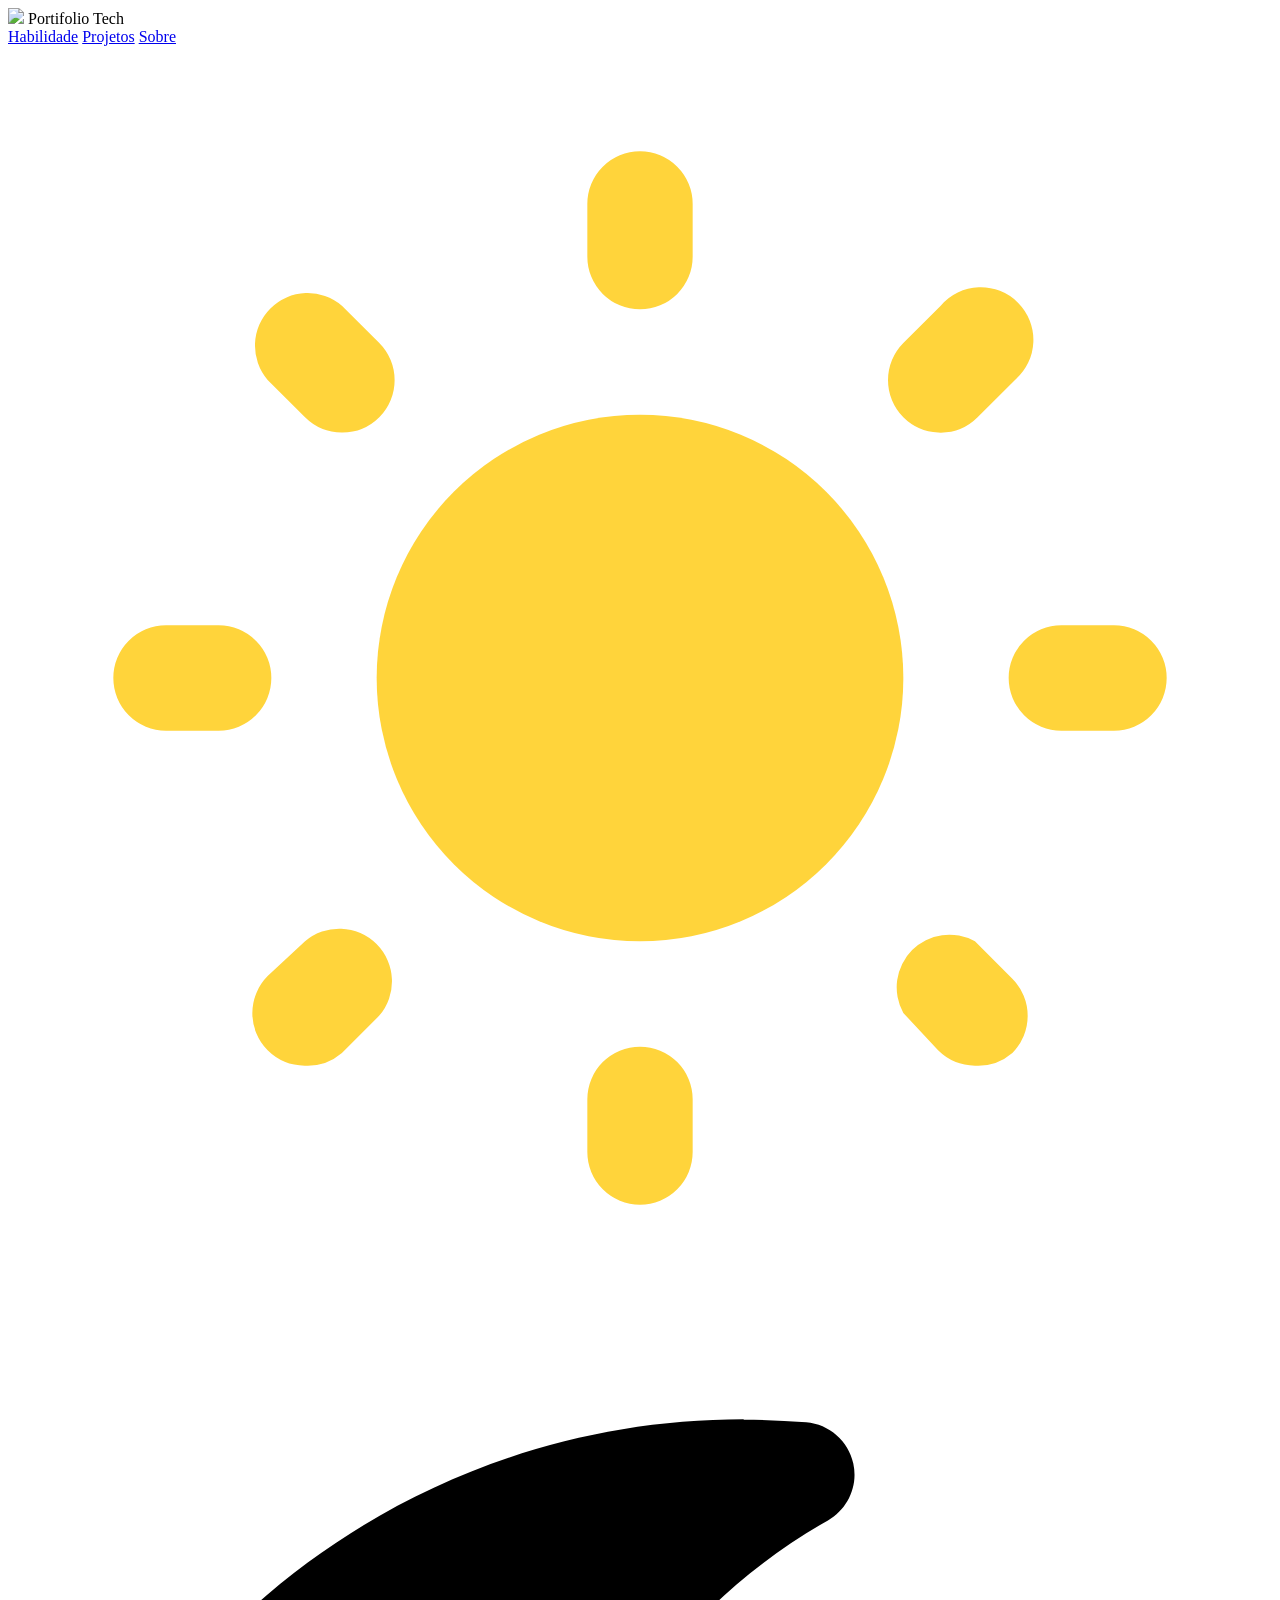
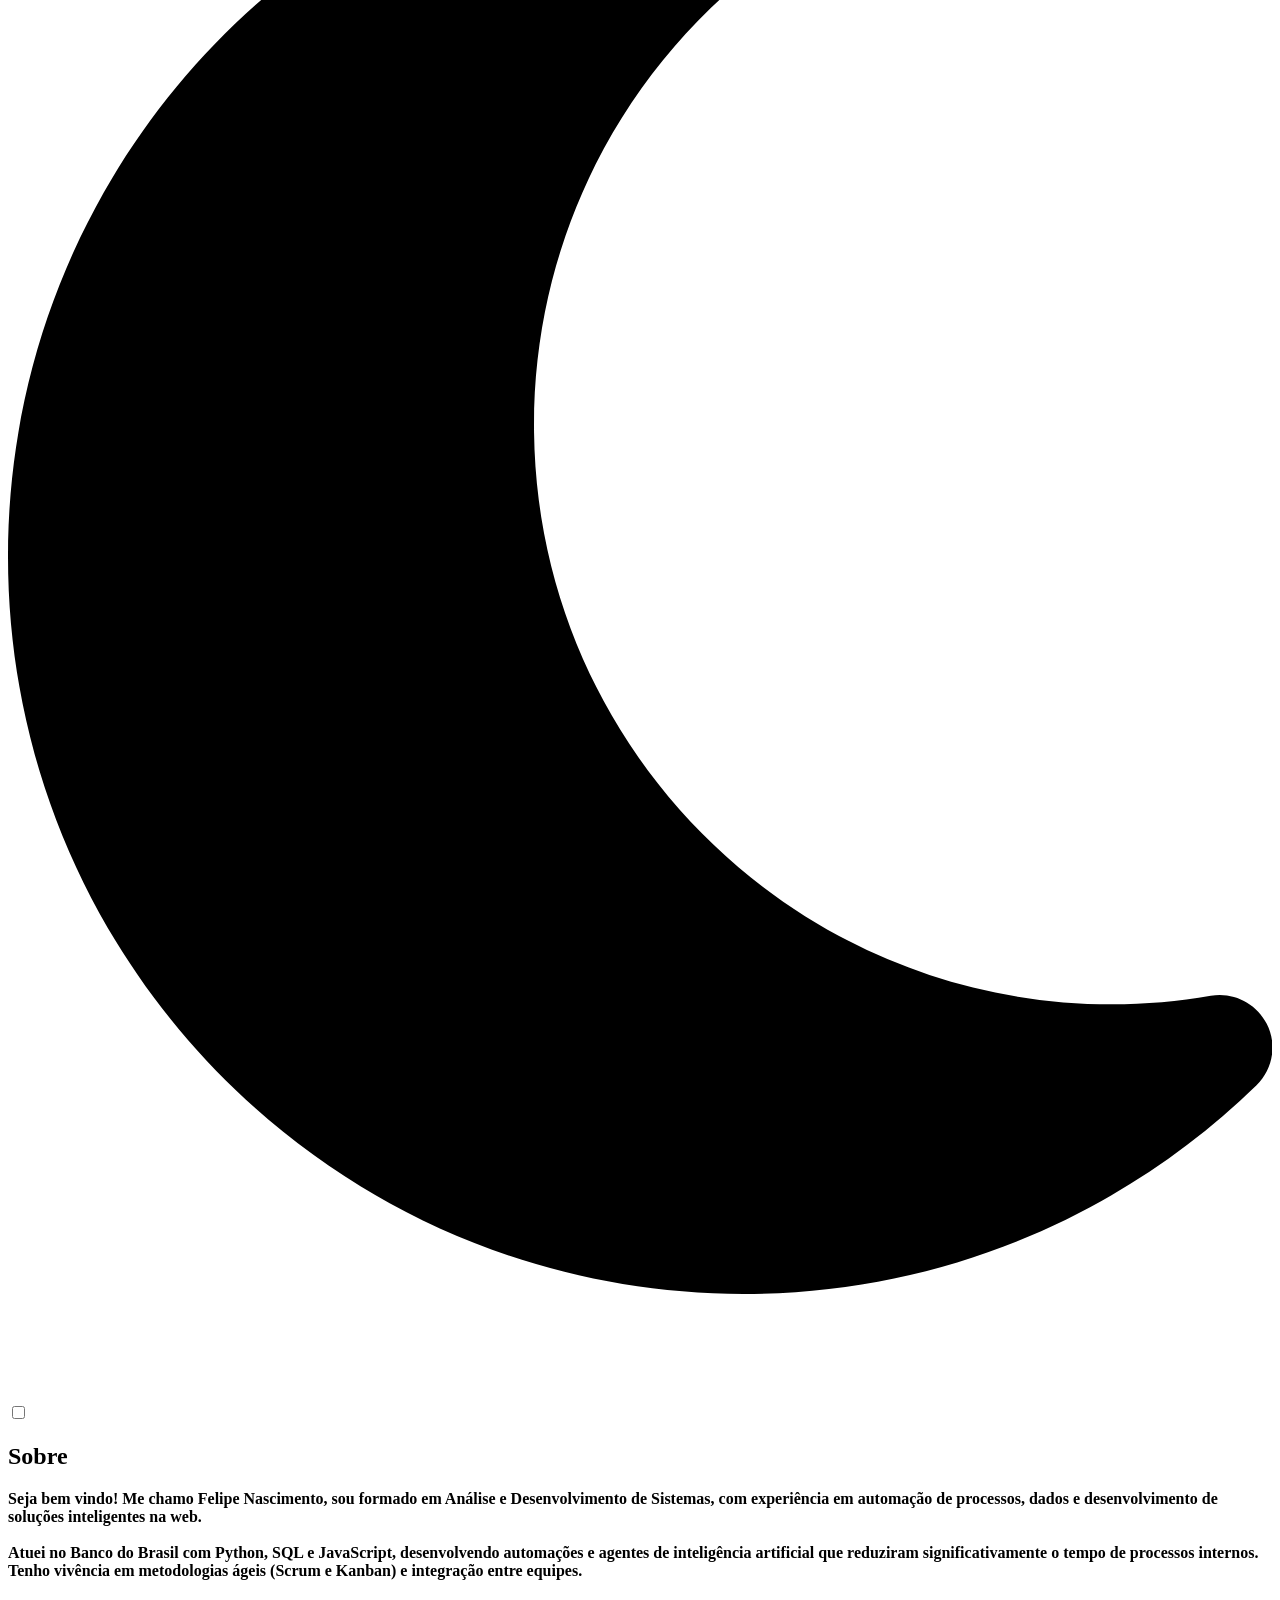
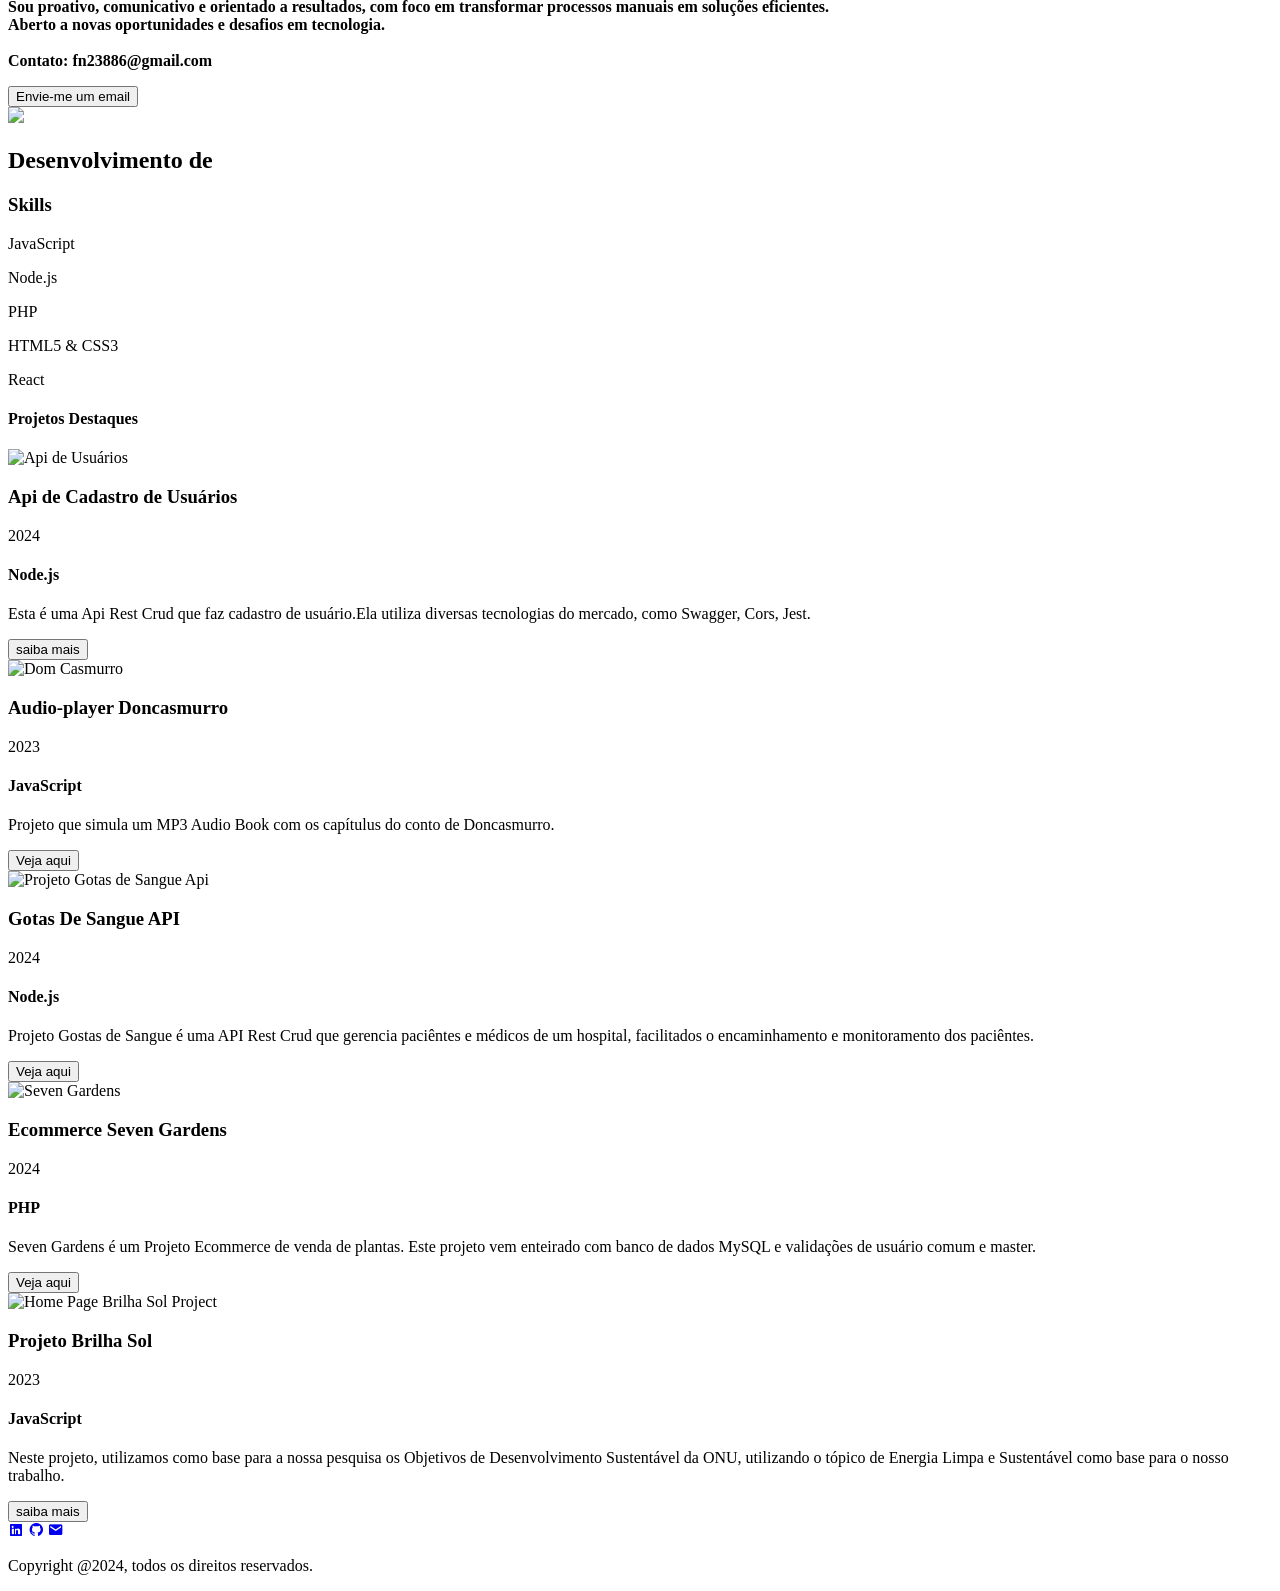
==== index.html @ 88c804a6 "feat: atualiza seção "Sobre" com nova descrição profissional e informações de contato" ====
<!DOCTYPE html>
<html lang="en">

<head>
    <meta charset="UTF-8">
    <meta name="viewport" content="width=device-width, initial-scale=1.0">
    <link rel="stylesheet" href="estilo.css">
    <link href='https://unpkg.com/boxicons@2.1.4/css/boxicons.min.css' rel='stylesheet'>
    <link rel="icon" type="img" href="./assets/F_letter.jpeg" >
    <script src="https://unpkg.com/scrollreveal"></script>
    <title>Portifolio Felipe Nascimento</title>
</head>

<body class="bodyDK">
    <nav>
        
        <div class="logo">
            <img src="./assets/F_letter.jpeg">
            <a class="letter-tech" >Portifolio Tech</a>
        </div>

        <div class="nav-links">
            <!-- <a class="selected" href="index.html">Home</a> -->
            <a href="#habilidade" class="topico">Habilidade</a>
            <a href="#projetos" class="topico">Projetos</a>
            <a href="#info" class="topico">Sobre</a>
        </div>
    
        <label class="switch">
        <span class="sun"><svg xmlns="http://www.w3.org/2000/svg" viewBox="0 0 24 24"><g fill="#ffd43b"><circle r="5" cy="12" cx="12"></circle><path d="m21 13h-1a1 1 0 0 1 0-2h1a1 1 0 0 1 0 2zm-17 0h-1a1 1 0 0 1 0-2h1a1 1 0 0 1 0 2zm13.66-5.66a1 1 0 0 1 -.66-.29 1 1 0 0 1 0-1.41l.71-.71a1 1 0 1 1 1.41 1.41l-.71.71a1 1 0 0 1 -.75.29zm-12.02 12.02a1 1 0 0 1 -.71-.29 1 1 0 0 1 0-1.41l.71-.66a1 1 0 0 1 1.41 1.41l-.71.71a1 1 0 0 1 -.7.24zm6.36-14.36a1 1 0 0 1 -1-1v-1a1 1 0 0 1 2 0v1a1 1 0 0 1 -1 1zm0 17a1 1 0 0 1 -1-1v-1a1 1 0 0 1 2 0v1a1 1 0 0 1 -1 1zm-5.66-14.66a1 1 0 0 1 -.7-.29l-.71-.71a1 1 0 0 1 1.41-1.41l.71.71a1 1 0 0 1 0 1.41 1 1 0 0 1 -.71.29zm12.02 12.02a1 1 0 0 1 -.7-.29l-.66-.71a1 1 0 0 1 1.36-1.36l.71.71a1 1 0 0 1 0 1.41 1 1 0 0 1 -.71.24z"></path></g></svg></span>
        <span class="moon"><svg xmlns="http://www.w3.org/2000/svg" viewBox="0 0 384 512"><path d="m223.5 32c-123.5 0-223.5 100.3-223.5 224s100 224 223.5 224c60.6 0 115.5-24.2 155.8-63.4 5-4.9 6.3-12.5 3.1-18.7s-10.1-9.7-17-8.5c-9.8 1.7-19.8 2.6-30.1 2.6-96.9 0-175.5-78.8-175.5-176 0-65.8 36-123.1 89.3-153.3 6.1-3.5 9.2-10.5 7.7-17.3s-7.3-11.9-14.3-12.5c-6.3-.5-12.6-.8-19-.8z"></path></svg></span>   
        <input type="checkbox" class="input">
        <span class="slider"></span>
        </label>
    </nav>

<section id="info">
    <div class="main">
        <div class="info" >
            <h1 class="txt">Sobre</h1>
            <p class="txt"><strong>Seja bem vindo! Me chamo Felipe Nascimento, sou formado em Análise e Desenvolvimento de Sistemas, com experiência em automação de processos, dados e desenvolvimento de soluções inteligentes na web. <br><br>

                Atuei no Banco do Brasil com Python, SQL e JavaScript, desenvolvendo automações e agentes de inteligência artificial que reduziram significativamente o tempo de processos internos. Tenho vivência em metodologias ágeis (Scrum e Kanban) e integração entre equipes.<br><br>

                Sou proativo, comunicativo e orientado a resultados, com foco em transformar processos manuais em soluções eficientes.<br>

                Aberto a novas oportunidades e desafios em tecnologia. <br><br>

                Contato: fn23886@gmail.com</strong>
            </p>
        <a href="mailto::fn23886@gmail.com"><button class="btn">Envie-me um email</button></a>
        </div>
        <img class="my-photo" src="assets/Fotos minhas.jpg">
    </div>
</section>

<!-- vou mudar essa section inteira -->

<section class="about-section" id="habilidade">
        <div class="content">
            <h2>Desenvolvimento de </h2>
            <h3 class="txt">Skills</h3>
        </div>
        <div class="skills">
            <div class="skill">
                <p class="txt">JavaScript</p>
                <div class="progress-bar">
                    <div class="progress" style="width: 95%;"></div>
                </div>
            </div>
            <div class="skill">
                <p class="txt">Node.js</p>
                <div class="progress-bar">
                    <div class="progress" style="width: 80%;"></div>
                </div>
            </div>
            <div class="skill">
                <p class="txt">PHP</p>
                <div class="progress-bar">
                    <div class="progress" style="width: 70%;"></div>
                </div>
            </div>
            <div class="skill">
                <p class="txt">HTML5 & CSS3</p>
                <div class="progress-bar">
                    <div class="progress" style="width: 90%;"></div>
                </div>
            </div>
            <div class="skill">
                <p class="txt">React</p>
                <div class="progress-bar">
                    <div class="progress" style="width: 70%;"></div>
                </div>
            </div>
        </div>
</section>


<!-- vou adicionar mais projetos e explicações  -->
 
<section class="projetos-section">
    <div class="separator">
        <h4 id="projetos" class="txt">Projetos Destaques</h4>
    </div>

    <div class="featured">
        <div class="item">
            <img src="./assets/ApiDeUsuários.jpeg" alt="Api de Usuários">
        <div class="details">
            <h3 class="txt">Api de Cadastro de Usuários</h3>
            <div class="item-info">
                <div class="year-badge">2024</div>
                <h4 class="node">Node.js</h4>
            </div>
            <p class="txt"> 
                Esta é uma Api Rest Crud que faz cadastro de usuário.Ela utiliza diversas tecnologias do mercado,
                como Swagger, Cors, Jest.
            </p>
             <a href="https://github.com/souzalipe/Api-Cadastro/tree/main"><button class="button-info">saiba mais</button></a>
                
        </div>
     </div>
    </div>

    <div class="featured">
        <div class="item">
            <img src="./assets/DomCasmurro.png" alt="Dom Casmurro">
        <div class="details">
            <h3 class="txt">Audio-player Doncasmurro</h3>
            <div class="item-info">
                <div class="year-badge">2023</div>
                <h4 class="js">JavaScript</h4>
            </div>
            <p class="txt"> 
                Projeto que simula um MP3 Audio Book com os capítulus do conto de Doncasmurro.
            </p>
            <a href="https://github.com/souzalipe/AudioBook"><button class="button-info">Veja aqui</button></a>
                
        </div>
     </div>
    </div>

    <div class="featured">
        <div class="item">
            <img src="./assets/gota.jpeg" alt="Projeto Gotas de Sangue Api">
        <div class="details">
            <h3 class="txt">Gotas De Sangue API</h3>
            <div class="item-info">
                <div class="year-badge">2024</div>
                <h4 class="node">Node.js</h4>
            </div>
            <p class="txt">Projeto Gostas de Sangue é uma API Rest Crud que gerencia paciêntes e médicos de um hospital, 
            facilitados o encaminhamento e monitoramento dos paciêntes. </p>
                <a href="https://github.com/souzalipe/API_Gotas_de_Sangue"><button class="button-info">Veja aqui</button></a>
        </div>
     </div>
    </div>

    <div class="featured">
        <div class="item">
            <img class="seven-gardens" src="./assets/Seven Gradens.png" alt="Seven Gardens">
        <div class="details">
            <h3 class="txt">Ecommerce Seven Gardens</h3>
            <div class="item-info">
                <div class="year-badge">2024</div>
                <h4 class="php">PHP</h4>
            </div>
            <p class="txt">
                Seven Gardens é um Projeto Ecommerce de venda de plantas. 
                Este projeto vem enteirado com banco de dados MySQL e validações de usuário comum e master.
            </p>
                <a href="https://github.com/souzalipe/Seven_Gardens"><button class="button-info">Veja aqui</button></a>
        </div>
     </div>
    </div>

    <div class="featured">
        <div class="item">
            <img src="./assets/image.png" alt="Home Page Brilha Sol Project">
        <div class="details">
            <h3 class="txt">Projeto Brilha Sol</h3>
            <div class="item-info">
                <div class="year-badge">2023</div>
                <h4 class="js">JavaScript</h4>
            </div>
            <p class="txt"> 
                Neste projeto, utilizamos como base para a nossa pesquisa os Objetivos de Desenvolvimento Sustentável da ONU,
                utilizando o tópico de Energia Limpa e Sustentável como base para o nosso trabalho.
            </p>
             <a href="https://github.com/souzalipe/Brilha_Sol_WebSite"><button class="button-info">saiba mais</button></a>
                
        </div>
     </div>
    </div>
</section>

<footer class="fotter_dark">
    <div class="socials">
        <a href="https://www.linkedin.com/in/felipe-nascimento-b70b8a1a1/" target="_blank"><i class='bx bxl-linkedin-square'></i></a>
        <a href="https://github.com/souzalipe"><i class='bx bxl-github'></i></a>       
        <a href="mailto::fn23886@gmail.com"><i class='bx bxs-envelope'></i></a>
    </div>
        <p class="txt">Copyright @2024, todos os direitos reservados.</p>
</footer >
<script src="portifolio.js"></script>
<script src="darkmode.js"></script>
</body>

</html>
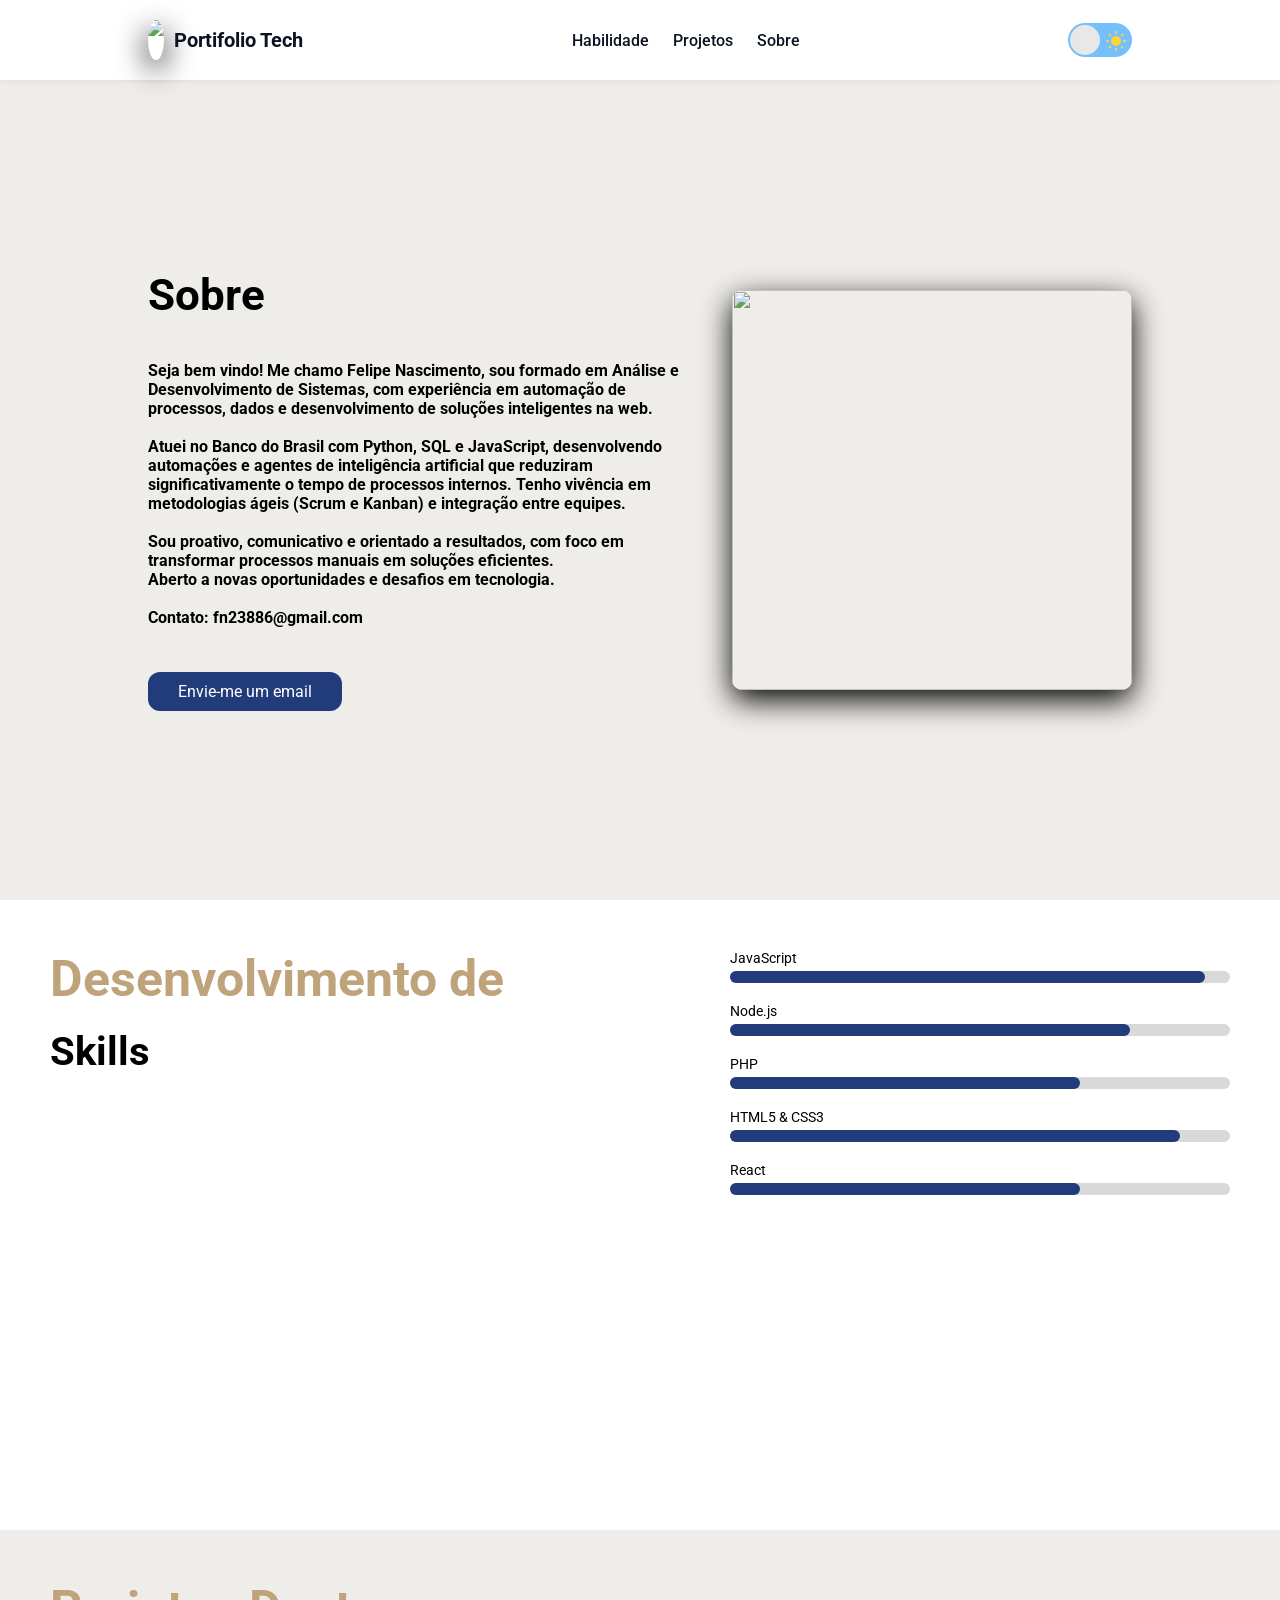
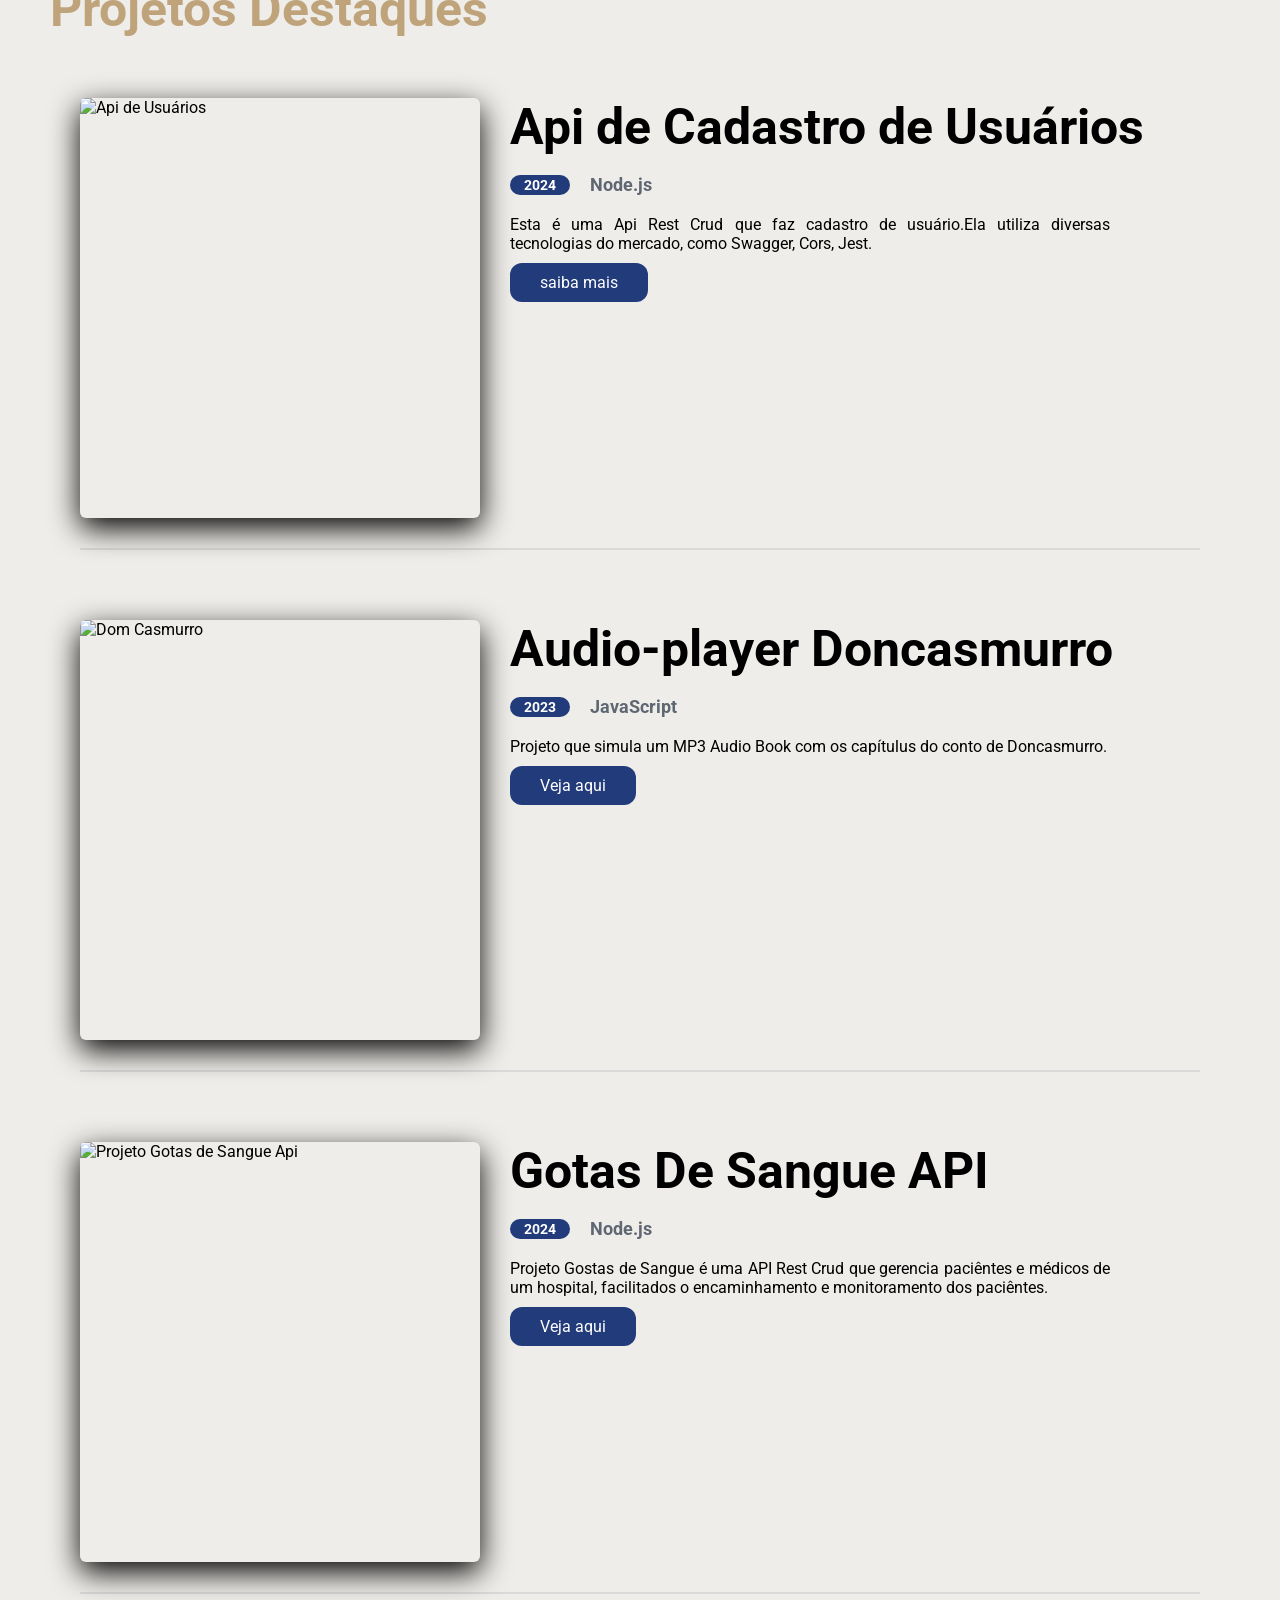
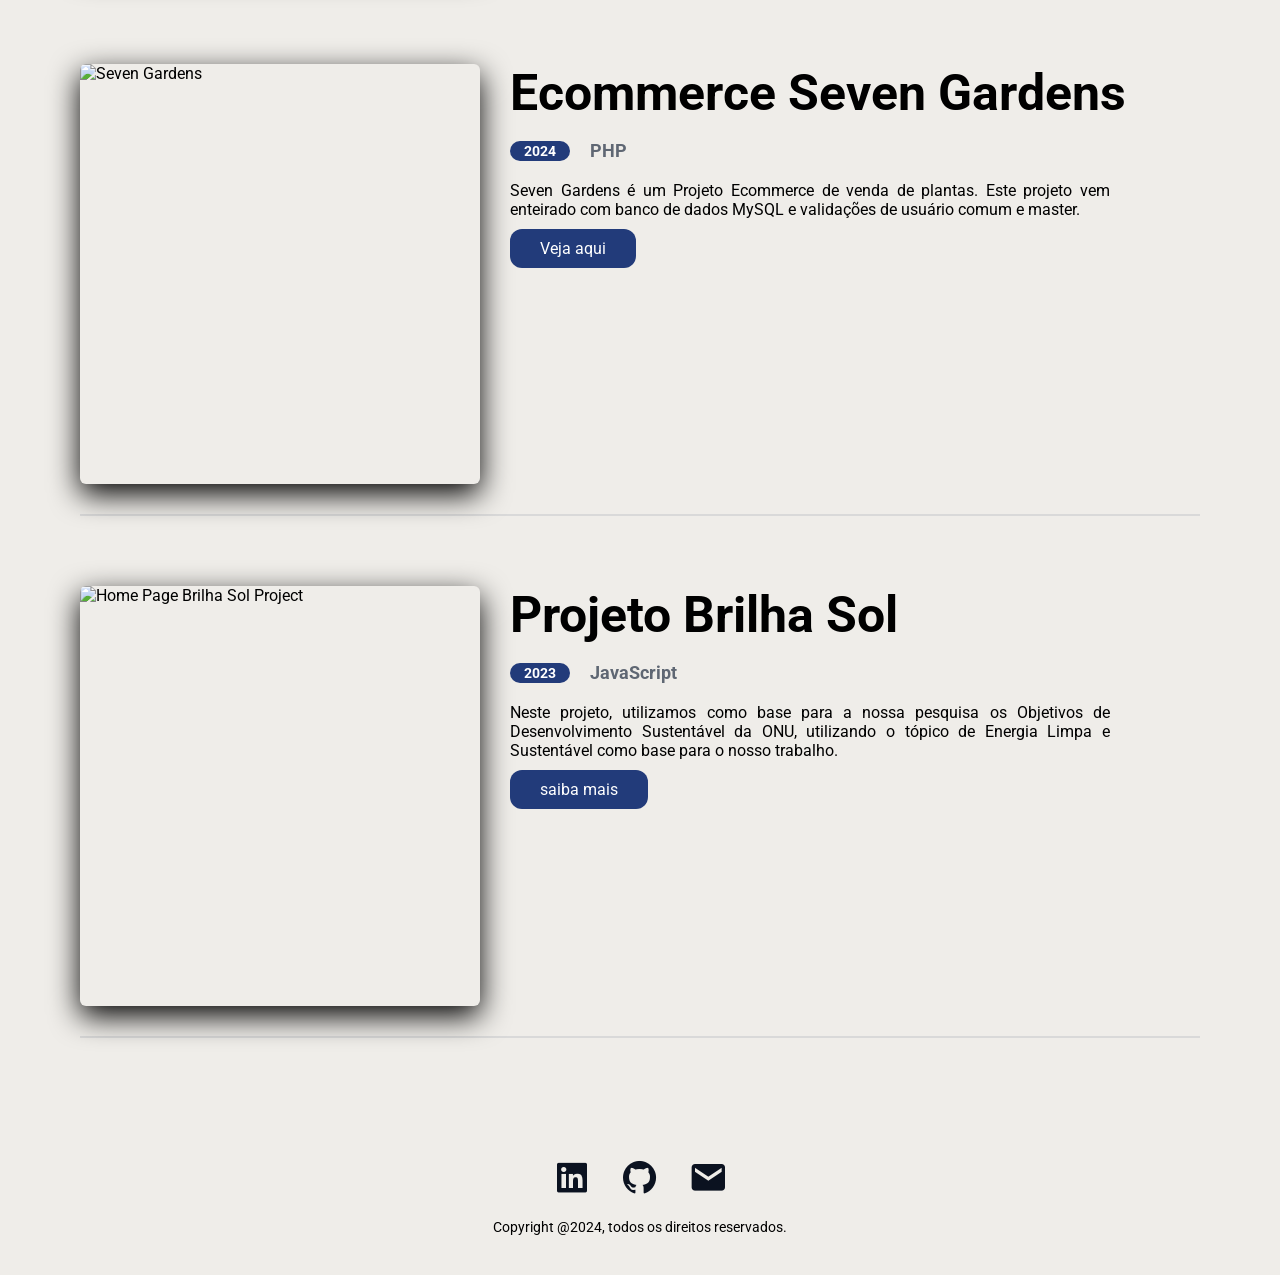
==== commit 55c41d83: "feat: adiciona padding à seção de projetos e atualiza título para melhorar a estrutura do layout" ====
--- a/index.html
+++ b/index.html
@@ -97,10 +97,10 @@
 
 
 <!-- vou adicionar mais projetos e explicações  -->
- 
+
 <section class="projetos-section">
-    <div class="separator">
-        <h4 id="projetos" class="txt">Projetos Destaques</h4>
+    <div class="content">
+        <h2 id="projetos" class="txt">Projetos Destaques</h2>
     </div>
 
     <div class="featured">
--- a/estilo.css
+++ b/estilo.css
@@ -0,0 +1,549 @@
+@import url('https://fonts.googleapis.com/css2?family=Heebo:wght@100..900&family=Roboto:ital,wght@0,100;0,300;0,400;0,500;0,700;0,900;1,100;1,300;1,400;1,500;1,700;1,900&display=swap');
+
+* {
+    margin: 0;
+    padding: 0;
+    box-sizing: border-box;
+    font-family: "Roboto", sans-serif;
+}
+
+html {
+    scroll-behavior: smooth;
+}
+
+.logo .letter-tech{
+    font-size: 20px;
+}
+
+a {
+    font-size: 18px;
+    text-decoration: none;
+    color: #0B1220;
+}
+
+img {
+    object-fit: cover;
+    object-position: top;
+    box-shadow: 0 10px 30px rgb(0, 0, 0.1);
+}
+
+nav {
+    padding: 20px 148px;
+    background-color: #FFFFFF;
+    display: flex;
+    align-items: center;
+    justify-content: space-between;
+    font-weight: 600;
+    box-shadow: 0 2px 5px rgba(0, 0, 0, 0.05); /* Sombra leve para destacar */
+    position: sticky; /* Mantém o menu fixo no topo ao rolar a página */
+    top: 0;
+    z-index: 1000;
+}
+
+nav .logo {
+    display: flex;
+    align-items: center;
+    gap: 10px;
+}
+
+nav .logo img {
+    height: 40px;
+    border-radius: 50%; /* Mantém o formato arredondado da logo */
+}
+
+nav .logo a {
+    font-size: 18px; /* Aumentei um pouco o tamanho da fonte para maior legibilidade */
+    color: #0B1220;
+    font-weight: bold;
+    text-decoration: none; /* Remove qualquer sublinhado */
+    transition: color 0.3s ease; /* Suave transição de cor ao passar o mouse */
+}
+
+nav .nav-links {
+    display: flex;
+    justify-content: space-between;
+    gap: 24px; /* Aumentei o espaçamento para deixar o layout mais "arejado" */
+}
+
+nav .nav-links a {
+    font-size: 16px;
+    color: #0B1220;
+    text-decoration: none; /* Remove sublinhado */
+    font-weight: 500; /* Font-weight intermediário para maior suavidade */
+    transition: color 0.3s ease; /* Transição mais rápida e suave */
+}
+
+nav .nav-links a:hover, 
+nav .nav-links a:focus {
+    color: #223B7A; /* Azul escuro usado como destaque */
+}
+
+
+.main{
+    padding: 0 148px;
+    display: flex;
+    align-items: center;
+    justify-content: space-between;
+    gap: 50px;
+    height: calc(100vh - 80px);
+}
+
+.main .info h1{
+    font-size: 44px;
+    margin-bottom: 40px;
+}
+
+.main .info p{
+    font-size: 16px;
+    margin-bottom: 45px;
+    width: 100%;
+}
+
+.main .info button{
+    padding: 10px 30px;
+    background-color: #223B7A;
+    border: none;
+    color: #FFFFFF;
+    font-size: 16px;
+    border-radius:  12px;
+    cursor: pointer;
+    transition:  background 0.3s ease;
+}
+
+.main .info button:hover{
+    background-color: #1a2a5a;
+}
+
+.main img{
+    width: 400px;
+    height: 400px;
+    border-radius: 10px;
+}
+
+.featured .item img{
+    width: 400px;
+    height: 420px;
+    border-radius: 6px;
+}
+
+
+.separator h4{
+    font-size: 30px;
+    font-weight: 600;
+    margin-bottom: 30px;
+}
+
+.separator{
+    padding: 40px 148px 0;
+}
+
+.featured{
+    padding: 40px 30px 0;
+}
+
+.featured .item{
+    display: flex;
+    gap: 30px;
+    margin-bottom: 30px;
+    padding-bottom: 30px;
+    border-bottom: 2px solid #D9D9D9;
+}
+
+.featured .item .details h3{
+    font-size: 50px;
+    margin-bottom: 18px; 
+}
+
+.featured .item .details .item-info{
+    display: flex;
+    align-items: center;
+    gap: 20px;
+    margin-bottom: 20px;
+}
+
+.featured .item .details .item-info .year-badge{
+    background-color: #223B7A;
+    padding: 2px 14px;
+    color: #FFFFFF;
+    border-radius: 16px;
+    font-size: 14px;
+    font-weight: bold;
+}
+
+.button-info{
+    padding: 10px 30px;
+    background-color: #223B7A;
+    border: none;
+    color: #FFFFFF;
+    font-size: 16px;
+    border-radius:  12px;
+    cursor: pointer;
+    transition:  background 0.3s ease;
+}
+
+.button-info:hover{
+    background-color: #1a2a5a;
+}
+
+.featured .item .details .item-info h4{
+    color: #5F6773; 
+    font-size: 18px;
+}
+
+.featured .item .details p{
+    width: 600px;
+    text-align: justify;
+    margin-bottom: 10px;
+}
+
+footer{
+    background-color: #EFEDE9;
+    padding: 40px 0;
+    display: flex;
+    flex-direction: column;
+    align-items: center;
+}
+
+footer .socials{
+    display: flex;
+    align-items: center;
+    gap: 28px;
+    margin-bottom: 20px;
+}
+
+footer .socials i{
+    font-size: 40px;
+    cursor: pointer;
+    transition: color 0.3s ease;
+}
+
+footer .socials i:hover{
+    color: #223B7A;
+}
+
+footer p{
+    font-size: 14px;
+
+}
+
+
+p{
+    font-weight: 400;
+}
+
+.txt{
+    display: flex;
+}
+
+.js:hover{
+    transition: color 0.3s ease;
+  color: rgb(197, 197, 24) !important;
+}
+
+.projetos-section{
+    background-color: #EFEDE9;
+    padding: 50px;
+}
+
+#info{
+  background-color: #EFEDE9;
+}
+
+::-webkit-scrollbar {
+    width: 12px;
+    background-color: #EFEDE9; 
+}
+
+
+::-webkit-scrollbar-thumb {
+    background-color: #223B7A;
+    border-radius: 6px; 
+    border: 3px solid #EFEDE9; 
+}
+
+
+::-webkit-scrollbar-track {
+    background-color: #D9D9D9; 
+    border-radius: 6px;
+}
+
+
+::-webkit-scrollbar-thumb:active {
+    background-color: #1a2a5a; 
+}
+
+
+.php:hover{
+  transition: color 0.3s ease;
+  color:rgb(132, 132, 223) !important; 
+}
+
+.node:hover{
+    transition: color 0.3s ease;
+  color:#339933 !important; 
+}
+
+/* From Uiverse.io by andrew-demchenk0 */ 
+.switch {
+    font-size: 17px;
+    position: relative;
+    display: inline-block;
+    width: 64px;
+    height: 34px;
+  }
+  
+  .switch input {
+    opacity: 0;
+    width: 0;
+    height: 0;
+  }
+  
+  .slider {
+    position: absolute;
+    cursor: pointer;
+    top: 0;
+    left: 0;
+    right: 0;
+    bottom: 0;
+    background-color: #73C0FC;
+    transition: .4s;
+    border-radius: 30px;
+  }
+  
+  .slider:before {
+    position: absolute;
+    content: "";
+    height: 30px;
+    width: 30px;
+    border-radius: 20px;
+    left: 2px;
+    bottom: 2px;
+    z-index: 2;
+    background-color: #e8e8e8;
+    transition: .4s;
+  }
+  
+  .sun svg {
+    position: absolute;
+    top: 6px;
+    left: 36px;
+    z-index: 1;
+    width: 24px;
+    height: 24px;
+  }
+  
+  .moon svg {
+    fill: #73C0FC;
+    position: absolute;
+    top: 5px;
+    left: 5px;
+    z-index: 1;
+    width: 24px;
+    height: 24px;
+  }
+  
+  /* .switch:hover */.sun svg {
+    animation: rotate 15s linear infinite;
+  }
+  
+  @keyframes rotate {
+   
+    0% {
+      transform: rotate(0);
+    }
+  
+    100% {
+      transform: rotate(360deg);
+    }
+  }
+  
+  .moon svg {
+    animation: tilt 5s linear infinite;
+  }
+  
+  @keyframes tilt {
+   
+    0% {
+      transform: rotate(0deg);
+    }
+  
+    25% {
+      transform: rotate(-10deg);
+    }
+  
+    75% {
+      transform: rotate(10deg);
+    }
+  
+    100% {
+      transform: rotate(0deg);
+    }
+  }
+  
+  .input:checked + .slider {
+    background-color: #3D59B0;
+  }
+  
+  .input:focus + .slider {
+    box-shadow: 0 0 1px #3D59B0;
+  }
+  
+  .input:checked + .slider:before {
+    transform: translateX(30px);
+  }
+
+  .about-section {
+    display: flex;
+    justify-content: space-between;
+    padding: 50px;
+    height: 70vh;
+}
+
+.content {
+    max-width: 50%;
+}
+
+.content h3 {
+    font-size: 40px;
+    font-weight: bold;
+    margin-bottom: 20px;
+}
+
+.content h2 {
+    color: #BFA37A;
+    font-size: 50px;
+    margin-bottom: 20px;
+    font-weight: bold;
+}
+
+.content p {
+    margin-bottom: 20px;
+    line-height: 1.6;
+}
+
+
+
+.skill {
+    margin-bottom: 20px;
+}
+
+.skills p {
+    font-size: 14px;
+    margin-bottom: 5px;
+}
+
+.progress-bar {
+    width: 500px;
+    height: 12px; /* Aumentei a altura para dar mais visibilidade */
+    border-radius: 50px;
+    background-color: #D9D9D9; /* Cinza claro suave */
+    position: relative;
+}
+
+.progress {
+    height: 100%;
+    background-color: #223B7A; /* Azul principal */
+    border-radius: 50px; /* Arredonda completamente as bordas */
+    transition: width 1s ease;
+    width: 0;
+    animation: progressAnimation 4s forwards;
+}
+
+@keyframes progressAnimation {
+    0% {
+        width: 0;
+    }
+    100% {
+        width: 80%; /* Exemplo de progresso animado */
+    }
+}
+
+
+@keyframes progressAnimation {
+  0% {
+      width: 0;
+  }
+  94% {
+      width: inherit; /* O valor da largura já definido inline no HTML */
+  }
+}
+
+/* Estilos base */
+:root {
+    --background-color: #EFEDE9;
+    --text-color: #0B1220;
+    --nav-background: #FFFFFF;
+    --nav-text-color: #0B1220;
+    --button-background: #223B7A;
+    --button-hover: #1a2a5a;
+    --surface-color: #FFFFFF;
+    --border-color: #D9D9D9;
+    --text-secondary: #5F6773;
+    --accent-color: #BFA37A;
+}
+
+
+
+ /* Tema escuro */
+/* Adiciona uma transição suave a todas as propriedades alteráveis */
+[data-theme="dark"] nav,
+[data-theme="dark"] .letter-tech,
+[data-theme="dark"] .topico,
+[data-theme="dark"] .main,
+[data-theme="dark"] .projetos-section,
+[data-theme="dark"] .txt,
+[data-theme="dark"] .btn,
+[data-theme="dark"] .button-info,
+[data-theme="dark"] .about-section {
+    transition: background-color 0.3s ease, color 0.3s ease, border 0.3s ease;
+}
+
+/* Definindo os estilos para o tema escuro */
+[data-theme="dark"] nav {
+    background-color: #0F1720;
+    color: #E6E7E9;
+}
+
+[data-theme="dark"] .letter-tech {
+    color: #E6E7E9;
+}
+
+[data-theme="dark"] .topico {
+    color: #fff;
+}
+
+[data-theme="dark"] .main,
+[data-theme="dark"] .projetos-section {
+    background-color: #0B0F14;
+}
+
+[data-theme="dark"] .txt {
+    color: #E6E7E9;
+}
+
+[data-theme="dark"] .btn,
+[data-theme="dark"] .button-info {
+    background-color: #3D59B0; 
+    color: #E6E7E9;
+    border: 1px solid #2a3f7a; 
+}
+
+[data-theme="dark"] .about-section {
+    background-color: #0F1720;
+}
+
+[data-theme="dark"] .fotter_dark {
+    background-color: #0F1720;
+}
+
+
+
+[data-theme="dark"] .projetos-section{
+    background-color: #0B0F14;
+}
+
+
+
+[data-theme="dark"] .bodyDK{
+    background-color: #0B0F14;
+}
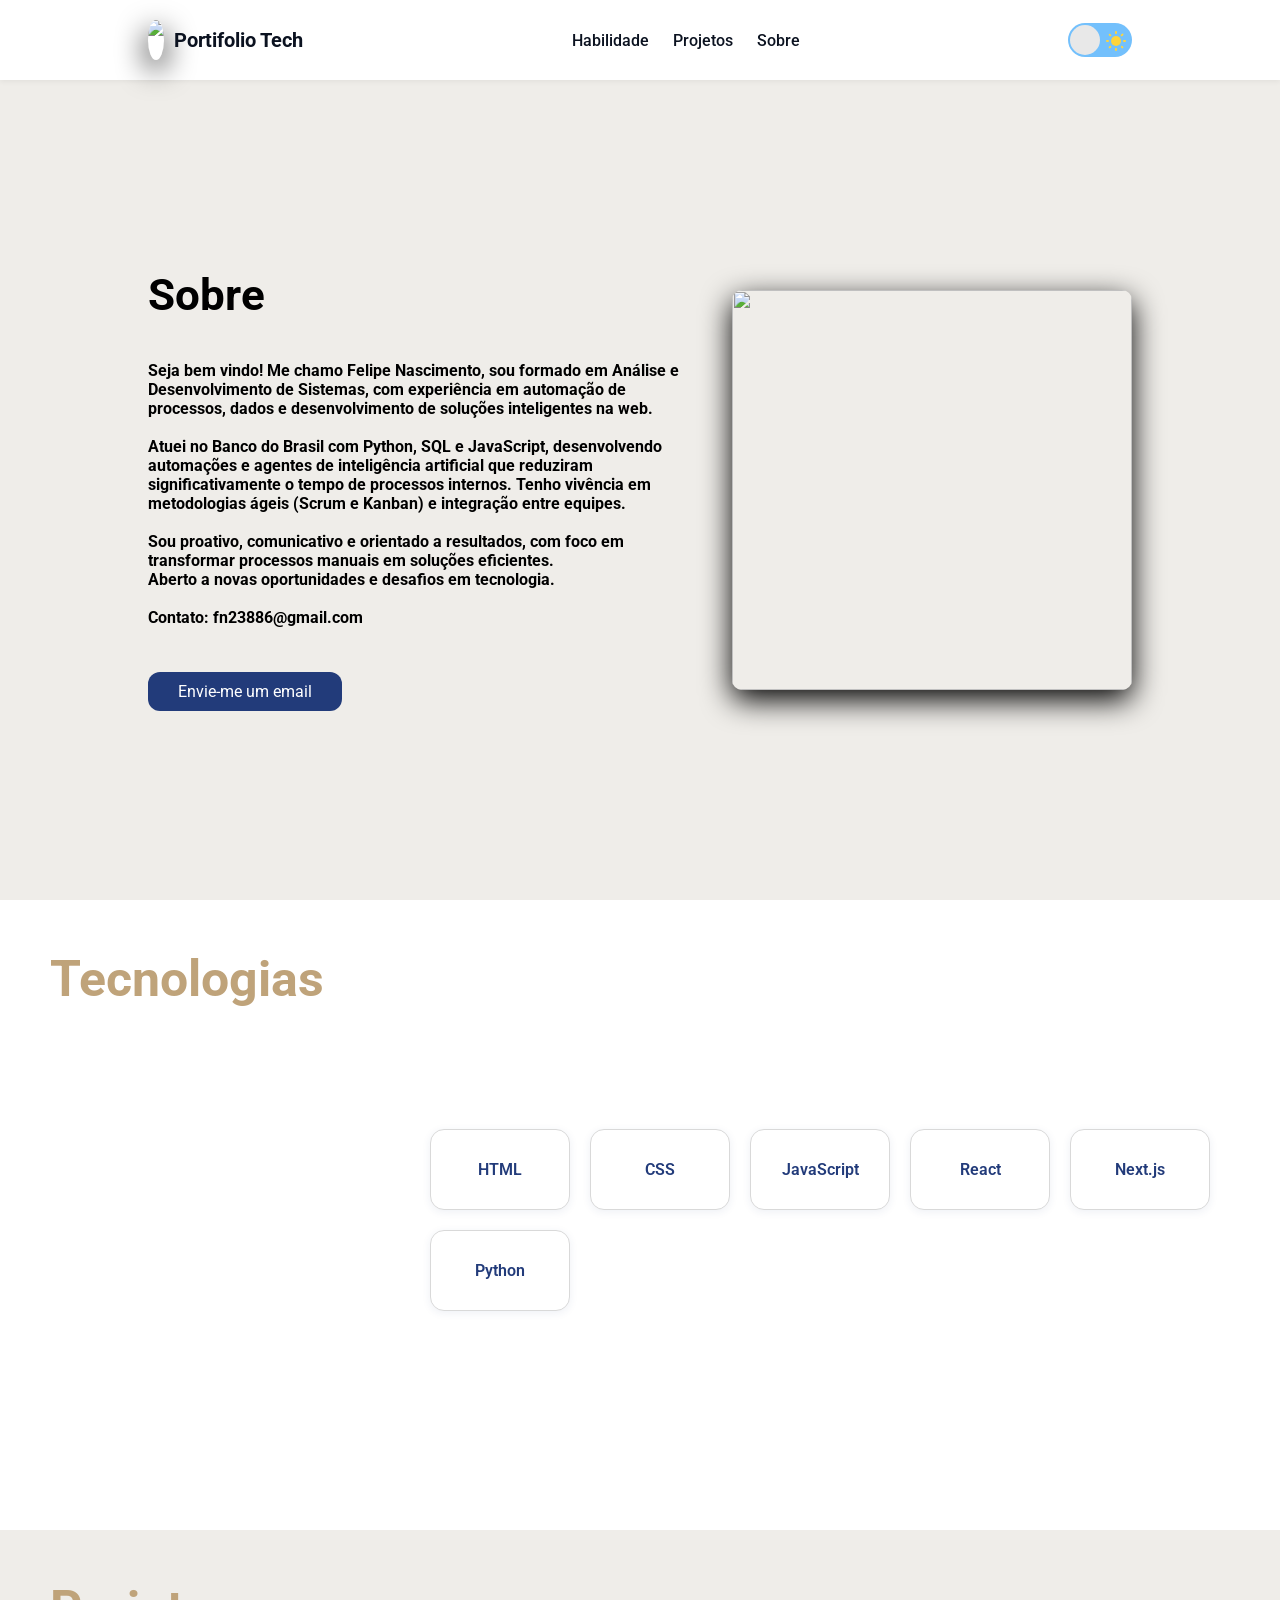
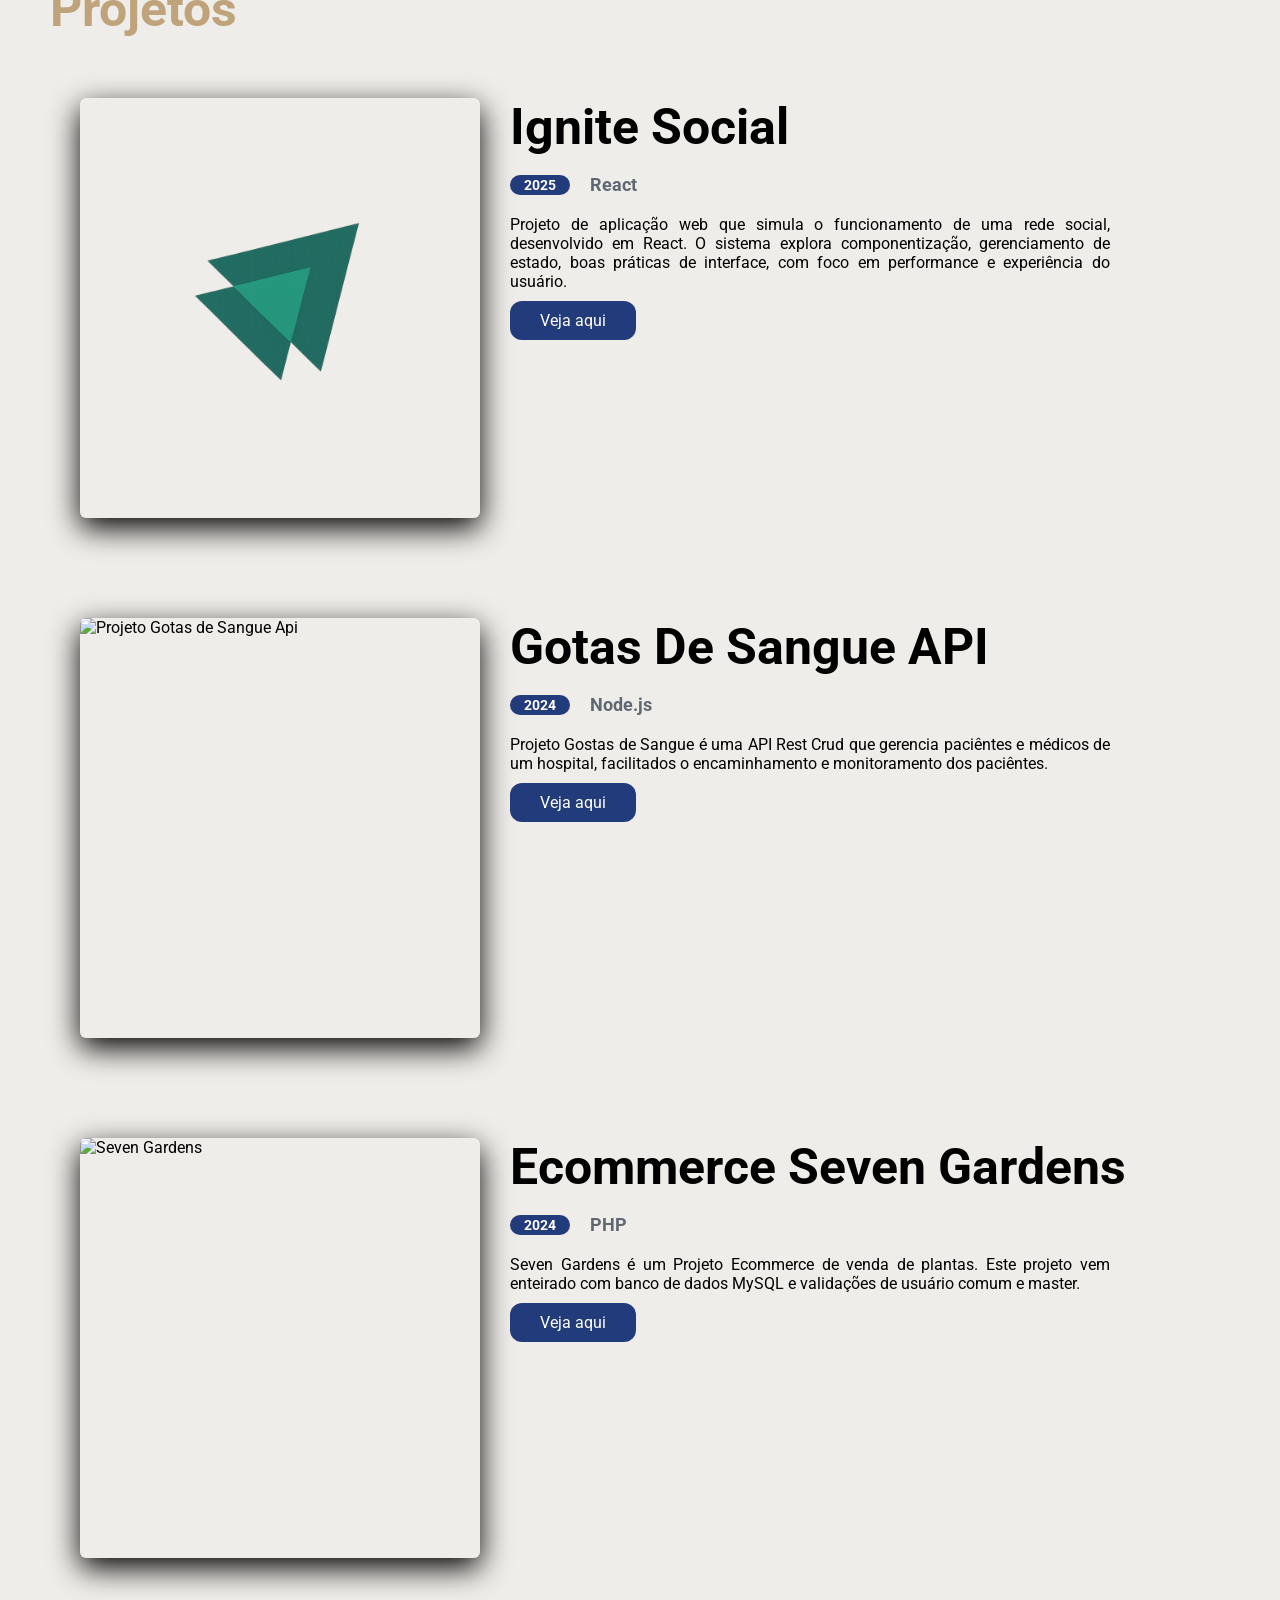
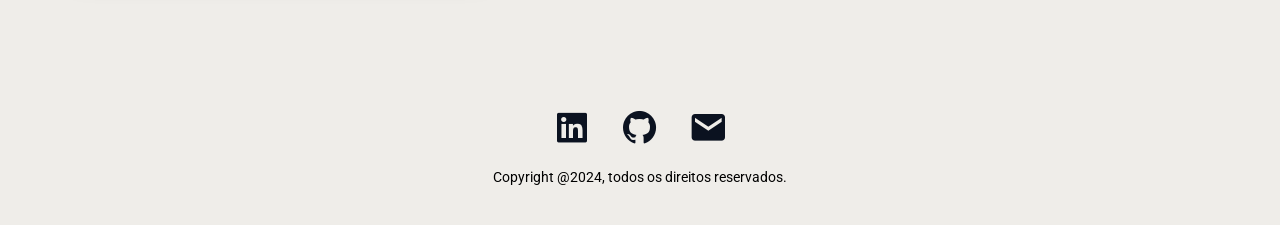
==== commit e4ba135b: "feat: adiciona nova seção de tecnologias e projetos ao portfólio, incluindo animações e melhorias de" ====
--- a/index.html
+++ b/index.html
@@ -6,17 +6,17 @@
     <meta name="viewport" content="width=device-width, initial-scale=1.0">
     <link rel="stylesheet" href="estilo.css">
     <link href='https://unpkg.com/boxicons@2.1.4/css/boxicons.min.css' rel='stylesheet'>
-    <link rel="icon" type="img" href="./assets/F_letter.jpeg" >
+    <link rel="icon" type="img" href="./assets/F_letter.jpeg">
     <script src="https://unpkg.com/scrollreveal"></script>
     <title>Portifolio Felipe Nascimento</title>
 </head>
 
 <body class="bodyDK">
     <nav>
-        
+
         <div class="logo">
             <img src="./assets/F_letter.jpeg">
-            <a class="letter-tech" >Portifolio Tech</a>
+            <a class="letter-tech">Portifolio Tech</a>
         </div>
 
         <div class="nav-links">
@@ -25,185 +25,156 @@
             <a href="#projetos" class="topico">Projetos</a>
             <a href="#info" class="topico">Sobre</a>
         </div>
-    
+
         <label class="switch">
-        <span class="sun"><svg xmlns="http://www.w3.org/2000/svg" viewBox="0 0 24 24"><g fill="#ffd43b"><circle r="5" cy="12" cx="12"></circle><path d="m21 13h-1a1 1 0 0 1 0-2h1a1 1 0 0 1 0 2zm-17 0h-1a1 1 0 0 1 0-2h1a1 1 0 0 1 0 2zm13.66-5.66a1 1 0 0 1 -.66-.29 1 1 0 0 1 0-1.41l.71-.71a1 1 0 1 1 1.41 1.41l-.71.71a1 1 0 0 1 -.75.29zm-12.02 12.02a1 1 0 0 1 -.71-.29 1 1 0 0 1 0-1.41l.71-.66a1 1 0 0 1 1.41 1.41l-.71.71a1 1 0 0 1 -.7.24zm6.36-14.36a1 1 0 0 1 -1-1v-1a1 1 0 0 1 2 0v1a1 1 0 0 1 -1 1zm0 17a1 1 0 0 1 -1-1v-1a1 1 0 0 1 2 0v1a1 1 0 0 1 -1 1zm-5.66-14.66a1 1 0 0 1 -.7-.29l-.71-.71a1 1 0 0 1 1.41-1.41l.71.71a1 1 0 0 1 0 1.41 1 1 0 0 1 -.71.29zm12.02 12.02a1 1 0 0 1 -.7-.29l-.66-.71a1 1 0 0 1 1.36-1.36l.71.71a1 1 0 0 1 0 1.41 1 1 0 0 1 -.71.24z"></path></g></svg></span>
-        <span class="moon"><svg xmlns="http://www.w3.org/2000/svg" viewBox="0 0 384 512"><path d="m223.5 32c-123.5 0-223.5 100.3-223.5 224s100 224 223.5 224c60.6 0 115.5-24.2 155.8-63.4 5-4.9 6.3-12.5 3.1-18.7s-10.1-9.7-17-8.5c-9.8 1.7-19.8 2.6-30.1 2.6-96.9 0-175.5-78.8-175.5-176 0-65.8 36-123.1 89.3-153.3 6.1-3.5 9.2-10.5 7.7-17.3s-7.3-11.9-14.3-12.5c-6.3-.5-12.6-.8-19-.8z"></path></svg></span>   
-        <input type="checkbox" class="input">
-        <span class="slider"></span>
+            <span class="sun"><svg xmlns="http://www.w3.org/2000/svg" viewBox="0 0 24 24">
+                    <g fill="#ffd43b">
+                        <circle r="5" cy="12" cx="12"></circle>
+                        <path
+                            d="m21 13h-1a1 1 0 0 1 0-2h1a1 1 0 0 1 0 2zm-17 0h-1a1 1 0 0 1 0-2h1a1 1 0 0 1 0 2zm13.66-5.66a1 1 0 0 1 -.66-.29 1 1 0 0 1 0-1.41l.71-.71a1 1 0 1 1 1.41 1.41l-.71.71a1 1 0 0 1 -.75.29zm-12.02 12.02a1 1 0 0 1 -.71-.29 1 1 0 0 1 0-1.41l.71-.66a1 1 0 0 1 1.41 1.41l-.71.71a1 1 0 0 1 -.7.24zm6.36-14.36a1 1 0 0 1 -1-1v-1a1 1 0 0 1 2 0v1a1 1 0 0 1 -1 1zm0 17a1 1 0 0 1 -1-1v-1a1 1 0 0 1 2 0v1a1 1 0 0 1 -1 1zm-5.66-14.66a1 1 0 0 1 -.7-.29l-.71-.71a1 1 0 0 1 1.41-1.41l.71.71a1 1 0 0 1 0 1.41 1 1 0 0 1 -.71.29zm12.02 12.02a1 1 0 0 1 -.7-.29l-.66-.71a1 1 0 0 1 1.36-1.36l.71.71a1 1 0 0 1 0 1.41 1 1 0 0 1 -.71.24z">
+                        </path>
+                    </g>
+                </svg></span>
+            <span class="moon"><svg xmlns="http://www.w3.org/2000/svg" viewBox="0 0 384 512">
+                    <path
+                        d="m223.5 32c-123.5 0-223.5 100.3-223.5 224s100 224 223.5 224c60.6 0 115.5-24.2 155.8-63.4 5-4.9 6.3-12.5 3.1-18.7s-10.1-9.7-17-8.5c-9.8 1.7-19.8 2.6-30.1 2.6-96.9 0-175.5-78.8-175.5-176 0-65.8 36-123.1 89.3-153.3 6.1-3.5 9.2-10.5 7.7-17.3s-7.3-11.9-14.3-12.5c-6.3-.5-12.6-.8-19-.8z">
+                    </path>
+                </svg></span>
+            <input type="checkbox" class="input">
+            <span class="slider"></span>
         </label>
     </nav>
 
-<section id="info">
-    <div class="main">
-        <div class="info" >
-            <h1 class="txt">Sobre</h1>
-            <p class="txt"><strong>Seja bem vindo! Me chamo Felipe Nascimento, sou formado em Análise e Desenvolvimento de Sistemas, com experiência em automação de processos, dados e desenvolvimento de soluções inteligentes na web. <br><br>
+    <section id="info">
+        <div class="main">
+            <div class="info">
+                <h1 class="txt">Sobre</h1>
+                <p class="txt"><strong>Seja bem vindo! Me chamo Felipe Nascimento, sou formado em Análise e
+                        Desenvolvimento de Sistemas, com experiência em automação de processos, dados e desenvolvimento
+                        de soluções inteligentes na web. <br><br>
 
-                Atuei no Banco do Brasil com Python, SQL e JavaScript, desenvolvendo automações e agentes de inteligência artificial que reduziram significativamente o tempo de processos internos. Tenho vivência em metodologias ágeis (Scrum e Kanban) e integração entre equipes.<br><br>
+                        Atuei no Banco do Brasil com Python, SQL e JavaScript, desenvolvendo automações e agentes de
+                        inteligência artificial que reduziram significativamente o tempo de processos internos. Tenho
+                        vivência em metodologias ágeis (Scrum e Kanban) e integração entre equipes.<br><br>
 
-                Sou proativo, comunicativo e orientado a resultados, com foco em transformar processos manuais em soluções eficientes.<br>
+                        Sou proativo, comunicativo e orientado a resultados, com foco em transformar processos manuais
+                        em soluções eficientes.<br>
 
-                Aberto a novas oportunidades e desafios em tecnologia. <br><br>
+                        Aberto a novas oportunidades e desafios em tecnologia. <br><br>
 
-                Contato: fn23886@gmail.com</strong>
-            </p>
-        <a href="mailto::fn23886@gmail.com"><button class="btn">Envie-me um email</button></a>
+                        Contato: fn23886@gmail.com</strong>
+                </p>
+                <a href="mailto::fn23886@gmail.com"><button class="btn">Envie-me um email</button></a>
+            </div>
+            <img class="my-photo" src="assets/Fotos minhas.jpg">
         </div>
-        <img class="my-photo" src="assets/Fotos minhas.jpg">
-    </div>
-</section>
+    </section>
 
-<!-- vou mudar essa section inteira -->
+    <!-- vou mudar essa section inteira -->
 
-<section class="about-section" id="habilidade">
+    <section class="about-section" id="habilidade">
         <div class="content">
-            <h2>Desenvolvimento de </h2>
-            <h3 class="txt">Skills</h3>
+            <h2>Tecnologias</h2>
         </div>
-        <div class="skills">
-            <div class="skill">
-                <p class="txt">JavaScript</p>
-                <div class="progress-bar">
-                    <div class="progress" style="width: 95%;"></div>
+
+        <section class="tech-section">
+            
+
+            <div class="tech-grid">
+                <div class="tech-card">HTML</div>
+                <div class="tech-card">CSS</div>
+                <div class="tech-card">JavaScript</div>
+                <div class="tech-card">React</div>
+                <div class="tech-card">Next.js</div>
+                <div class="tech-card">Python</div>
+            </div>
+        </section>
+
+    </section>
+
+
+    <!-- vou adicionar mais projetos e explicações  -->
+
+    <section class="projetos-section">
+
+        <div class="content">
+            <h2 id="projetos" class="txt">Projetos </h2>
+
+        </div>
+
+            <div class="featured">
+                <div class="item">
+                    <img src="./assets/ignite-logo.png" alt="Dom Casmurro">
+                    <div class="details">
+                        <h3 class="txt">Ignite Social</h3>
+                        <div class="item-info">
+                            <div class="year-badge">2025</div>
+                            <h4 class="react">React</h4>
+                        </div>
+                        <p class="txt">
+                            Projeto de aplicação web que simula o funcionamento de uma rede social, desenvolvido em
+                            React. O sistema explora componentização, gerenciamento de estado, boas práticas de
+                            interface, com foco em performance e experiência do usuário.
+                        </p>
+                        <a href="https://ignite-gamma.vercel.app/"><button class="button-info">Veja aqui</button></a>
+
+                    </div>
                 </div>
             </div>
-            <div class="skill">
-                <p class="txt">Node.js</p>
-                <div class="progress-bar">
-                    <div class="progress" style="width: 80%;"></div>
+
+            <div class="featured">
+                <div class="item">
+                    <img src="./assets/gota.jpeg" alt="Projeto Gotas de Sangue Api">
+                    <div class="details">
+                        <h3 class="txt">Gotas De Sangue API</h3>
+                        <div class="item-info">
+                            <div class="year-badge">2024</div>
+                            <h4 class="node">Node.js</h4>
+                        </div>
+                        <p class="txt">
+                            Projeto Gostas de Sangue é uma API Rest Crud que gerencia paciêntes e médicos de um
+                            hospital,
+                            facilitados o encaminhamento e monitoramento dos paciêntes.
+                        </p>
+                        <a href="https://github.com/souzalipe/API_Gotas_de_Sangue">
+                            <button class="button-info">Veja aqui</button></a>
+                    </div>
                 </div>
             </div>
-            <div class="skill">
-                <p class="txt">PHP</p>
-                <div class="progress-bar">
-                    <div class="progress" style="width: 70%;"></div>
+
+            <div class="featured">
+                <div class="item">
+                    <img class="seven-gardens" src="./assets/Seven Gradens.png" alt="Seven Gardens">
+                    <div class="details">
+                        <h3 class="txt">Ecommerce Seven Gardens</h3>
+                        <div class="item-info">
+                            <div class="year-badge">2024</div>
+                            <h4 class="php">PHP</h4>
+                        </div>
+                        <p class="txt">
+                            Seven Gardens é um Projeto Ecommerce de venda de plantas.
+                            Este projeto vem enteirado com banco de dados MySQL e validações de usuário comum e master.
+                        </p>
+                        <a href="https://github.com/souzalipe/Seven_Gardens"><button class="button-info">Veja
+                                aqui</button></a>
+                    </div>
                 </div>
             </div>
-            <div class="skill">
-                <p class="txt">HTML5 & CSS3</p>
-                <div class="progress-bar">
-                    <div class="progress" style="width: 90%;"></div>
-                </div>
-            </div>
-            <div class="skill">
-                <p class="txt">React</p>
-                <div class="progress-bar">
-                    <div class="progress" style="width: 70%;"></div>
-                </div>
-            </div>
-        </div>
-</section>
 
 
-<!-- vou adicionar mais projetos e explicações  -->
+    </section>
 
-<section class="projetos-section">
-    <div class="content">
-        <h2 id="projetos" class="txt">Projetos Destaques</h2>
-    </div>
-
-    <div class="featured">
-        <div class="item">
-            <img src="./assets/ApiDeUsuários.jpeg" alt="Api de Usuários">
-        <div class="details">
-            <h3 class="txt">Api de Cadastro de Usuários</h3>
-            <div class="item-info">
-                <div class="year-badge">2024</div>
-                <h4 class="node">Node.js</h4>
-            </div>
-            <p class="txt"> 
-                Esta é uma Api Rest Crud que faz cadastro de usuário.Ela utiliza diversas tecnologias do mercado,
-                como Swagger, Cors, Jest.
-            </p>
-             <a href="https://github.com/souzalipe/Api-Cadastro/tree/main"><button class="button-info">saiba mais</button></a>
-                
+    <footer class="fotter_dark">
+        <div class="socials">
+            <a href="https://www.linkedin.com/in/felipe-nascimento-b70b8a1a1/" target="_blank"><i
+                    class='bx bxl-linkedin-square'></i></a>
+            <a href="https://github.com/souzalipe"><i class='bx bxl-github'></i></a>
+            <a href="mailto::fn23886@gmail.com"><i class='bx bxs-envelope'></i></a>
         </div>
-     </div>
-    </div>
-
-    <div class="featured">
-        <div class="item">
-            <img src="./assets/DomCasmurro.png" alt="Dom Casmurro">
-        <div class="details">
-            <h3 class="txt">Audio-player Doncasmurro</h3>
-            <div class="item-info">
-                <div class="year-badge">2023</div>
-                <h4 class="js">JavaScript</h4>
-            </div>
-            <p class="txt"> 
-                Projeto que simula um MP3 Audio Book com os capítulus do conto de Doncasmurro.
-            </p>
-            <a href="https://github.com/souzalipe/AudioBook"><button class="button-info">Veja aqui</button></a>
-                
-        </div>
-     </div>
-    </div>
-
-    <div class="featured">
-        <div class="item">
-            <img src="./assets/gota.jpeg" alt="Projeto Gotas de Sangue Api">
-        <div class="details">
-            <h3 class="txt">Gotas De Sangue API</h3>
-            <div class="item-info">
-                <div class="year-badge">2024</div>
-                <h4 class="node">Node.js</h4>
-            </div>
-            <p class="txt">Projeto Gostas de Sangue é uma API Rest Crud que gerencia paciêntes e médicos de um hospital, 
-            facilitados o encaminhamento e monitoramento dos paciêntes. </p>
-                <a href="https://github.com/souzalipe/API_Gotas_de_Sangue"><button class="button-info">Veja aqui</button></a>
-        </div>
-     </div>
-    </div>
-
-    <div class="featured">
-        <div class="item">
-            <img class="seven-gardens" src="./assets/Seven Gradens.png" alt="Seven Gardens">
-        <div class="details">
-            <h3 class="txt">Ecommerce Seven Gardens</h3>
-            <div class="item-info">
-                <div class="year-badge">2024</div>
-                <h4 class="php">PHP</h4>
-            </div>
-            <p class="txt">
-                Seven Gardens é um Projeto Ecommerce de venda de plantas. 
-                Este projeto vem enteirado com banco de dados MySQL e validações de usuário comum e master.
-            </p>
-                <a href="https://github.com/souzalipe/Seven_Gardens"><button class="button-info">Veja aqui</button></a>
-        </div>
-     </div>
-    </div>
-
-    <div class="featured">
-        <div class="item">
-            <img src="./assets/image.png" alt="Home Page Brilha Sol Project">
-        <div class="details">
-            <h3 class="txt">Projeto Brilha Sol</h3>
-            <div class="item-info">
-                <div class="year-badge">2023</div>
-                <h4 class="js">JavaScript</h4>
-            </div>
-            <p class="txt"> 
-                Neste projeto, utilizamos como base para a nossa pesquisa os Objetivos de Desenvolvimento Sustentável da ONU,
-                utilizando o tópico de Energia Limpa e Sustentável como base para o nosso trabalho.
-            </p>
-             <a href="https://github.com/souzalipe/Brilha_Sol_WebSite"><button class="button-info">saiba mais</button></a>
-                
-        </div>
-     </div>
-    </div>
-</section>
-
-<footer class="fotter_dark">
-    <div class="socials">
-        <a href="https://www.linkedin.com/in/felipe-nascimento-b70b8a1a1/" target="_blank"><i class='bx bxl-linkedin-square'></i></a>
-        <a href="https://github.com/souzalipe"><i class='bx bxl-github'></i></a>       
-        <a href="mailto::fn23886@gmail.com"><i class='bx bxs-envelope'></i></a>
-    </div>
         <p class="txt">Copyright @2024, todos os direitos reservados.</p>
-</footer >
-<script src="portifolio.js"></script>
-<script src="darkmode.js"></script>
+    </footer>
+    <script src="portifolio.js"></script>
+    <script src="darkmode.js"></script>
 </body>
 
 </html>
--- a/estilo.css
+++ b/estilo.css
@@ -146,7 +146,6 @@
     gap: 30px;
     margin-bottom: 30px;
     padding-bottom: 30px;
-    border-bottom: 2px solid #D9D9D9;
 }
 
 .featured .item .details h3{
@@ -240,6 +239,11 @@
   color: rgb(197, 197, 24) !important;
 }
 
+.react:hover{
+    transition: color 0.3s ease;
+    color: rgb(79, 79, 185) !important;
+}
+
 .projetos-section{
     background-color: #EFEDE9;
     padding: 50px;
@@ -279,7 +283,7 @@
 }
 
 .node:hover{
-    transition: color 0.3s ease;
+  transition: color 0.3s ease;
   color:#339933 !important; 
 }
 
@@ -546,4 +550,92 @@
 
 [data-theme="dark"] .bodyDK{
     background-color: #0B0F14;
-}+}
+
+
+/* Section */
+.tech-section {
+  min-height: 60vh;
+  display: flex;
+  flex-direction: column;
+  justify-content: center;
+  align-items: center;
+  padding: 60px 20px;
+}
+
+
+.title {
+  font-size: 2.2rem;
+  margin-bottom: 40px;
+  letter-spacing: 1px;
+}
+
+/* Grid */
+.tech-grid {
+  display: grid;
+  grid-template-columns: repeat(auto-fit, minmax(140px, 1fr));
+  gap: 20px;
+  width: 100%;
+  max-width: 800px;
+}
+
+/* Cards */
+/* Cards base para modo claro */
+.tech-card {
+    background: #fff;
+    color: #223B7A;
+    border: 1px solid #D9D9D9;
+    padding: 30px;
+    border-radius: 14px;
+    text-align: center;
+    font-weight: 600;
+    cursor: pointer;
+    box-shadow: 0 2px 8px rgba(34, 59, 122, 0.08);
+    opacity: 0;
+    transform: translateY(20px);
+    animation: fadeUp 0.6s ease forwards;
+    transition: background 0.3s, color 0.3s, border 0.3s;
+}
+
+/* Cards modo escuro */
+[data-theme="dark"] .tech-card {
+    background: #1e293b;
+    color: #E6E7E9;
+    border: 1px solid #223B7A;
+    box-shadow: 0 2px 8px rgba(34, 59, 122, 0.18);
+}
+
+/* delay em cascata */
+.tech-card:nth-child(1) { animation-delay: 0.1s; }
+.tech-card:nth-child(2) { animation-delay: 0.2s; }
+.tech-card:nth-child(3) { animation-delay: 0.3s; }
+.tech-card:nth-child(4) { animation-delay: 0.4s; }
+.tech-card:nth-child(5) { animation-delay: 0.5s; }
+.tech-card:nth-child(6) { animation-delay: 0.6s; }
+
+/* Hover animado */
+/* Hover animado modo claro */
+.tech-card:hover {
+    transform: translateY(-6px) scale(1.05);
+    background: #22c55e;
+    color: #0f172a;
+    box-shadow: 0 10px 25px rgba(34, 197, 94, 0.4);
+    border: 1px solid #22c55e;
+    transition: 0.25s ease;
+}
+
+/* Hover animado modo escuro */
+[data-theme="dark"] .tech-card:hover {
+    background: #22c55e;
+    color: #0f172a;
+    border: 1px solid #22c55e;
+    box-shadow: 0 10px 25px rgba(34, 197, 94, 0.4);
+}
+
+/* Keyframe */
+@keyframes fadeUp {
+  to {
+    opacity: 1;
+    transform: translateY(0);
+  }
+}
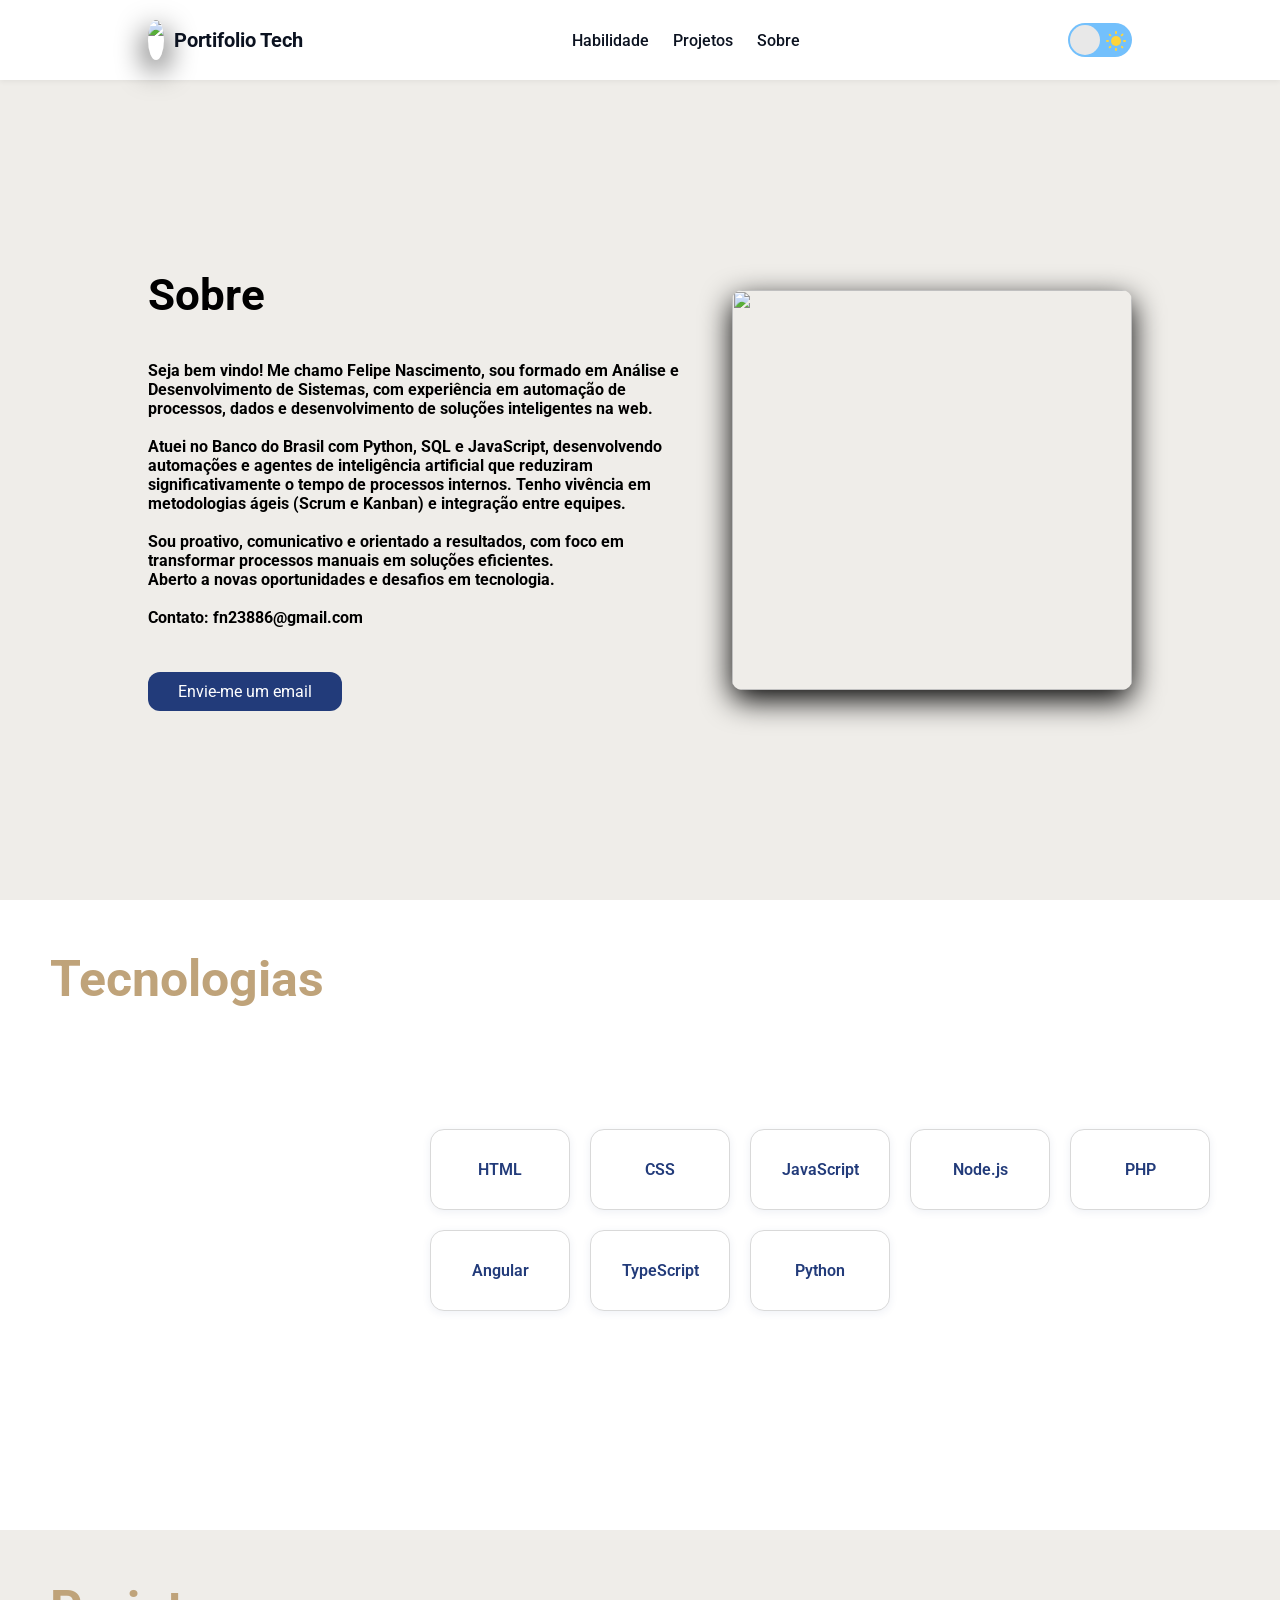
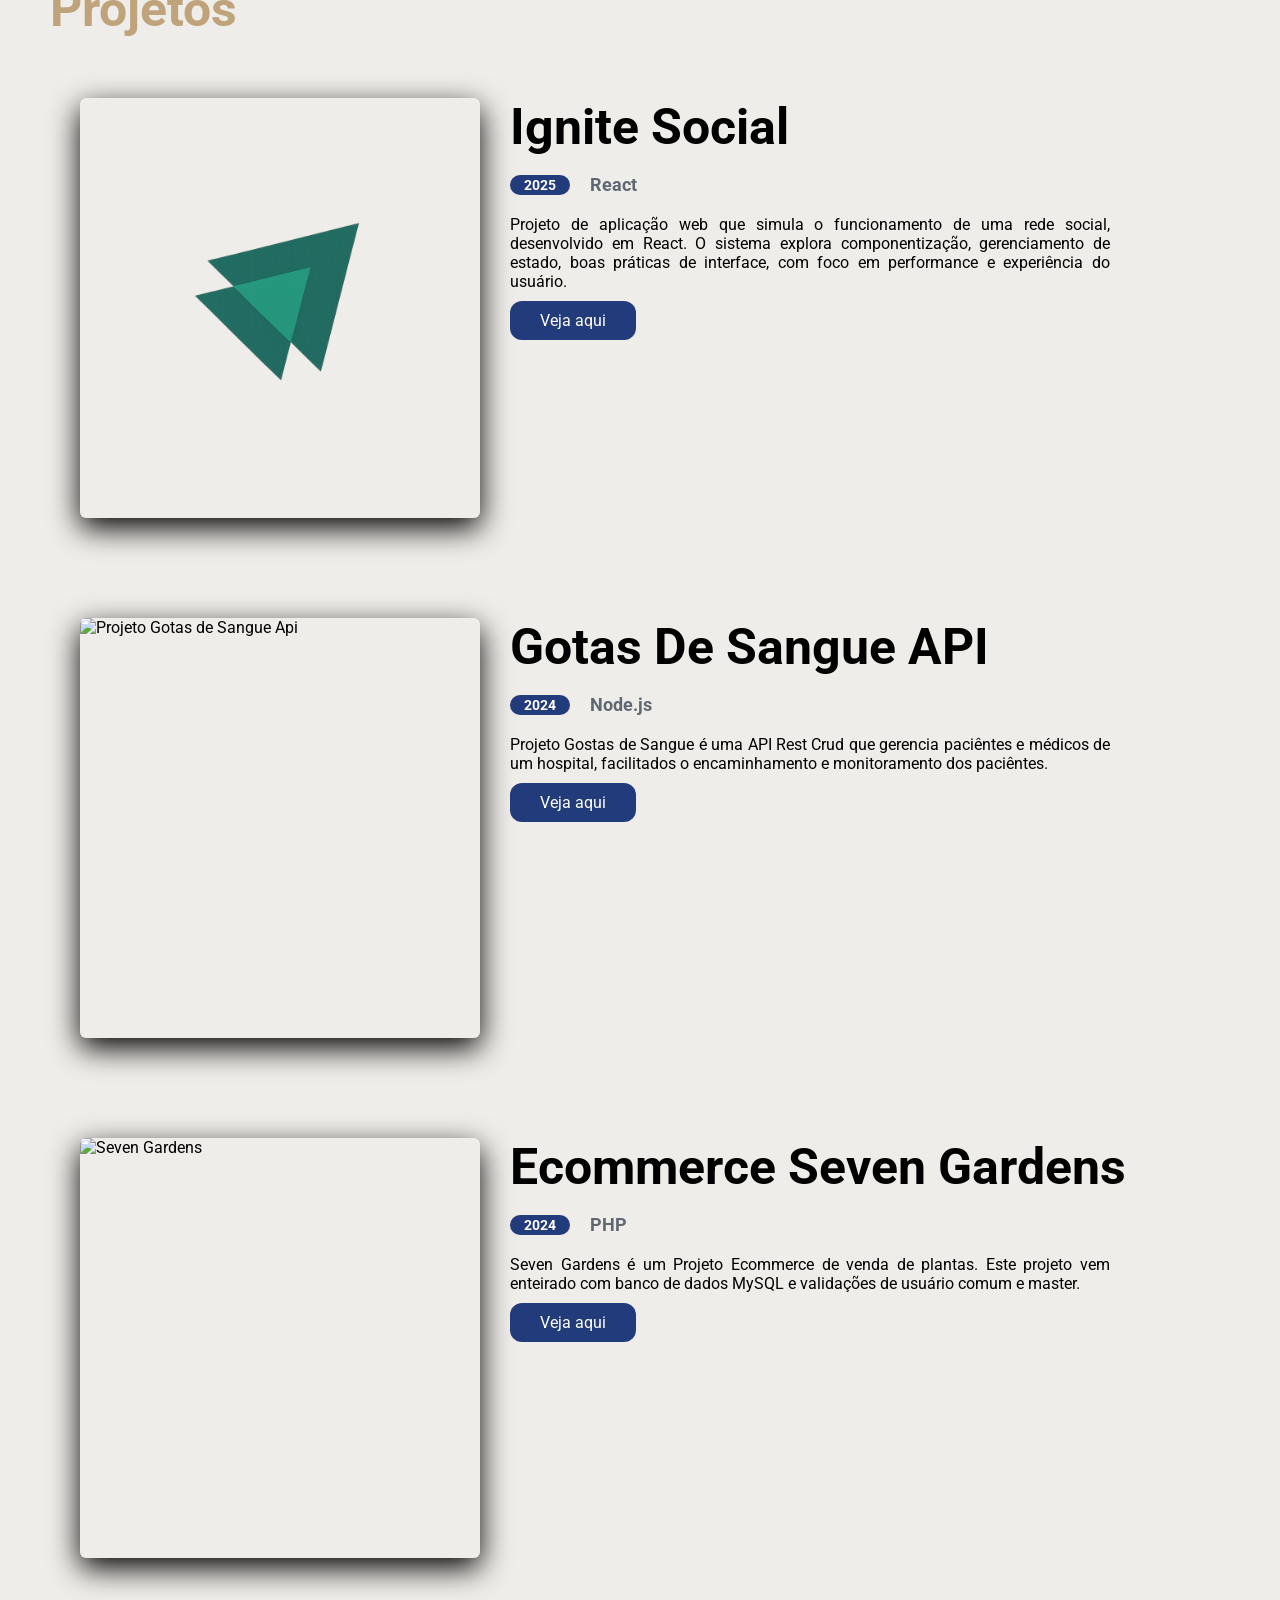
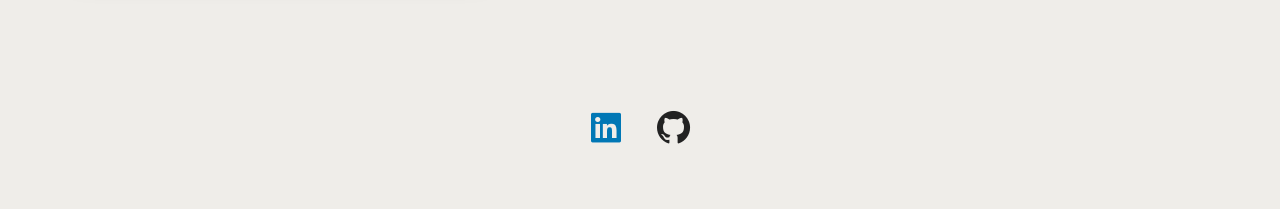
==== commit 757ef1df: "feat: atualiza seção de tecnologias com novas linguagens e altera link do LinkedIn" ====
--- a/index.html
+++ b/index.html
@@ -79,14 +79,16 @@
 
         <section class="tech-section">
             
-
             <div class="tech-grid">
                 <div class="tech-card">HTML</div>
                 <div class="tech-card">CSS</div>
                 <div class="tech-card">JavaScript</div>
-                <div class="tech-card">React</div>
-                <div class="tech-card">Next.js</div>
+                <div class="tech-card">Node.js</div>
+                <div class="tech-card">PHP</div> 
+                <div class="tech-card">Angular</div> 
+                <div class="tech-card">TypeScript</div>
                 <div class="tech-card">Python</div>
+
             </div>
         </section>
 
@@ -166,12 +168,9 @@
 
     <footer class="fotter_dark">
         <div class="socials">
-            <a href="https://www.linkedin.com/in/felipe-nascimento-b70b8a1a1/" target="_blank"><i
-                    class='bx bxl-linkedin-square'></i></a>
+            <a href="https://www.linkedin.com/in/felipe-nascimentodev/" target="_blank"><i class='bx bxl-linkedin-square'></i></a>
             <a href="https://github.com/souzalipe"><i class='bx bxl-github'></i></a>
-            <a href="mailto::fn23886@gmail.com"><i class='bx bxs-envelope'></i></a>
         </div>
-        <p class="txt">Copyright @2024, todos os direitos reservados.</p>
     </footer>
     <script src="portifolio.js"></script>
     <script src="darkmode.js"></script>
--- a/estilo.css
+++ b/estilo.css
@@ -214,11 +214,37 @@
     font-size: 40px;
     cursor: pointer;
     transition: color 0.3s ease;
+    color: #223B7A; /* cor padrão modo claro */
+}
+
+footer .socials i.bxl-linkedin-square {
+    color: #0077b5;
+}
+footer .socials i.bxl-github {
+    color: #222;
+}
+
+footer .socials i:hover {
+    color: #BFA37A;
+}
+
+[data-theme="dark"] footer .socials i {
+    color: #E6E7E9;
+}
+[data-theme="dark"] footer .socials i.bxl-linkedin-square {
+    color: #22c55e;
+}
+[data-theme="dark"] footer .socials i.bxl-github {
+    color: #BFA37A;
+}
+[data-theme="dark"] footer .socials i:hover {
+    color: #0077b5;
 }
 
 footer .socials i:hover{
-    color: #223B7A;
-}
+    color: #e6e7e9b9;
+}
+
 
 footer p{
     font-size: 14px;
@@ -419,6 +445,9 @@
     margin-bottom: 20px;
     font-weight: bold;
 }
+    [data-theme="dark"] .content h2 {
+        color: #E6E7E9 ; 
+    }
 
 .content p {
     margin-bottom: 20px;
@@ -617,7 +646,7 @@
 /* Hover animado modo claro */
 .tech-card:hover {
     transform: translateY(-6px) scale(1.05);
-    background: #22c55e;
+    background: #22c5bd;
     color: #0f172a;
     box-shadow: 0 10px 25px rgba(34, 197, 94, 0.4);
     border: 1px solid #22c55e;
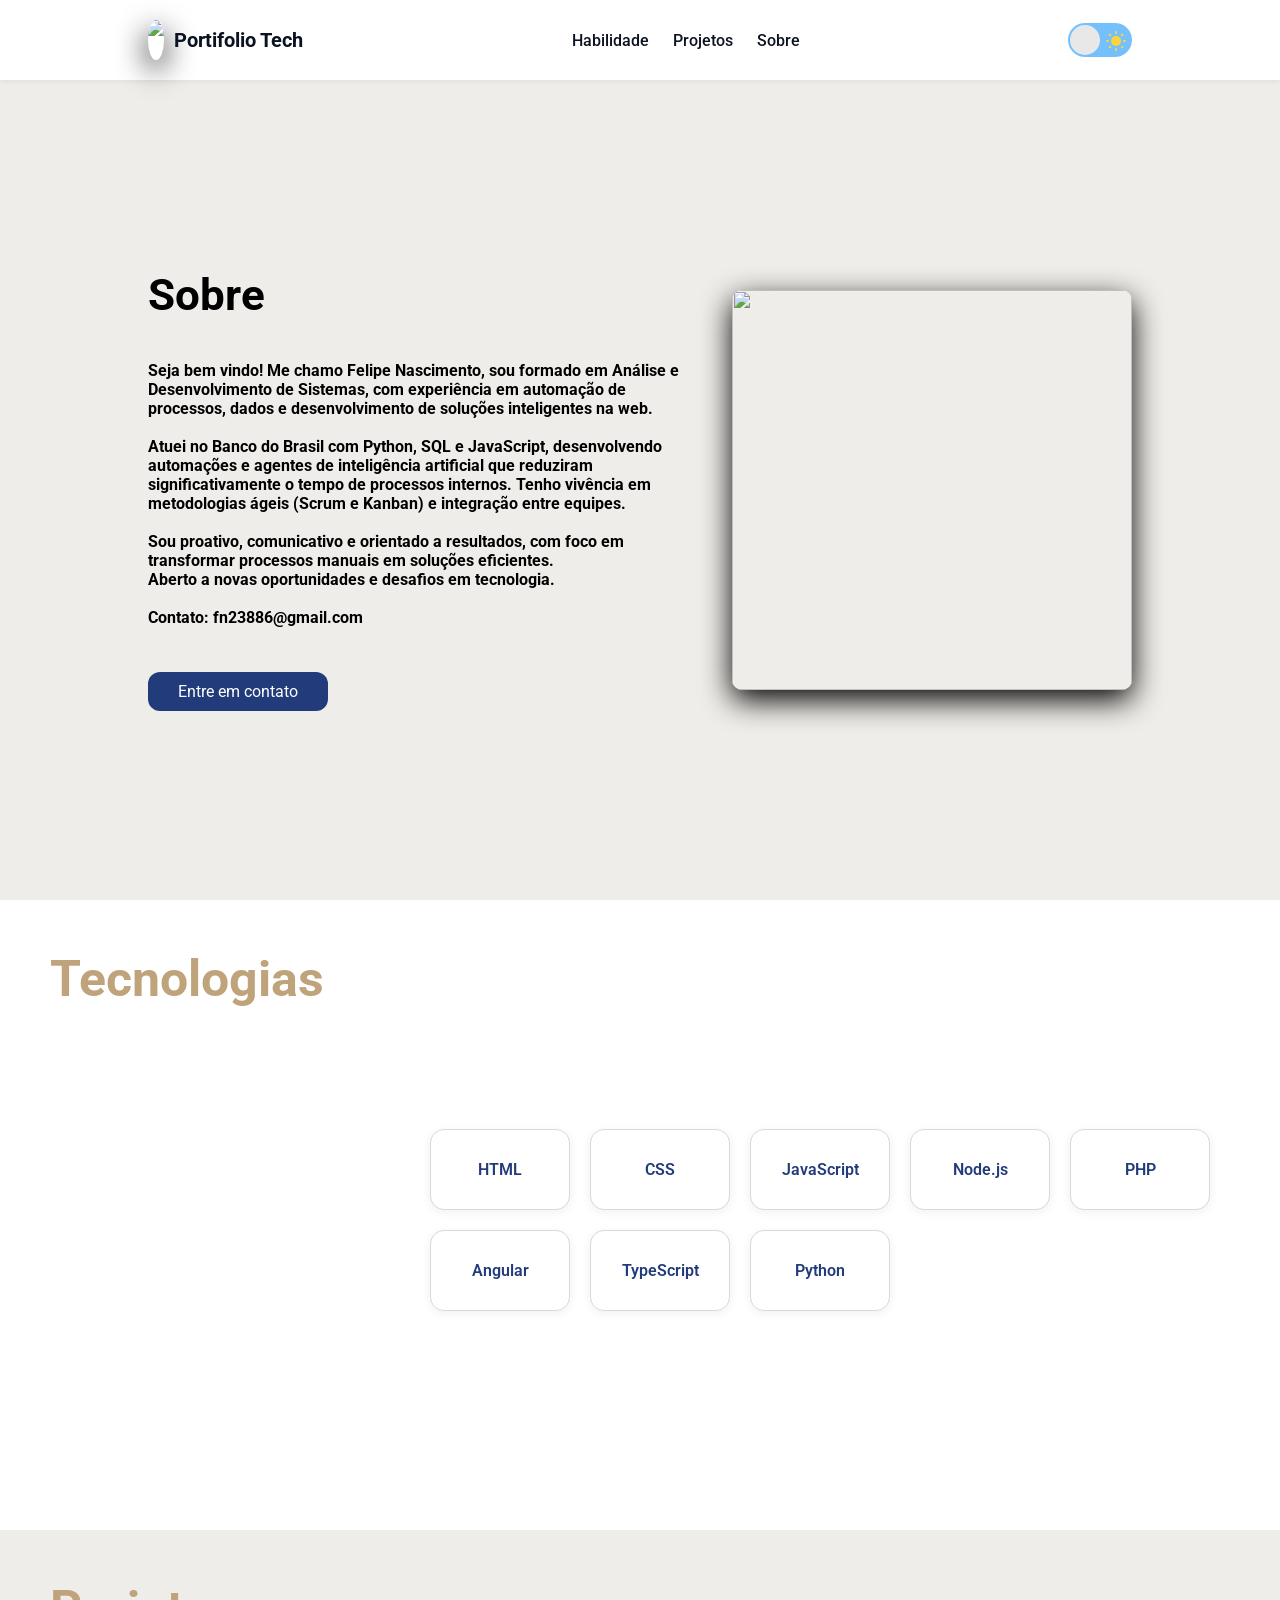
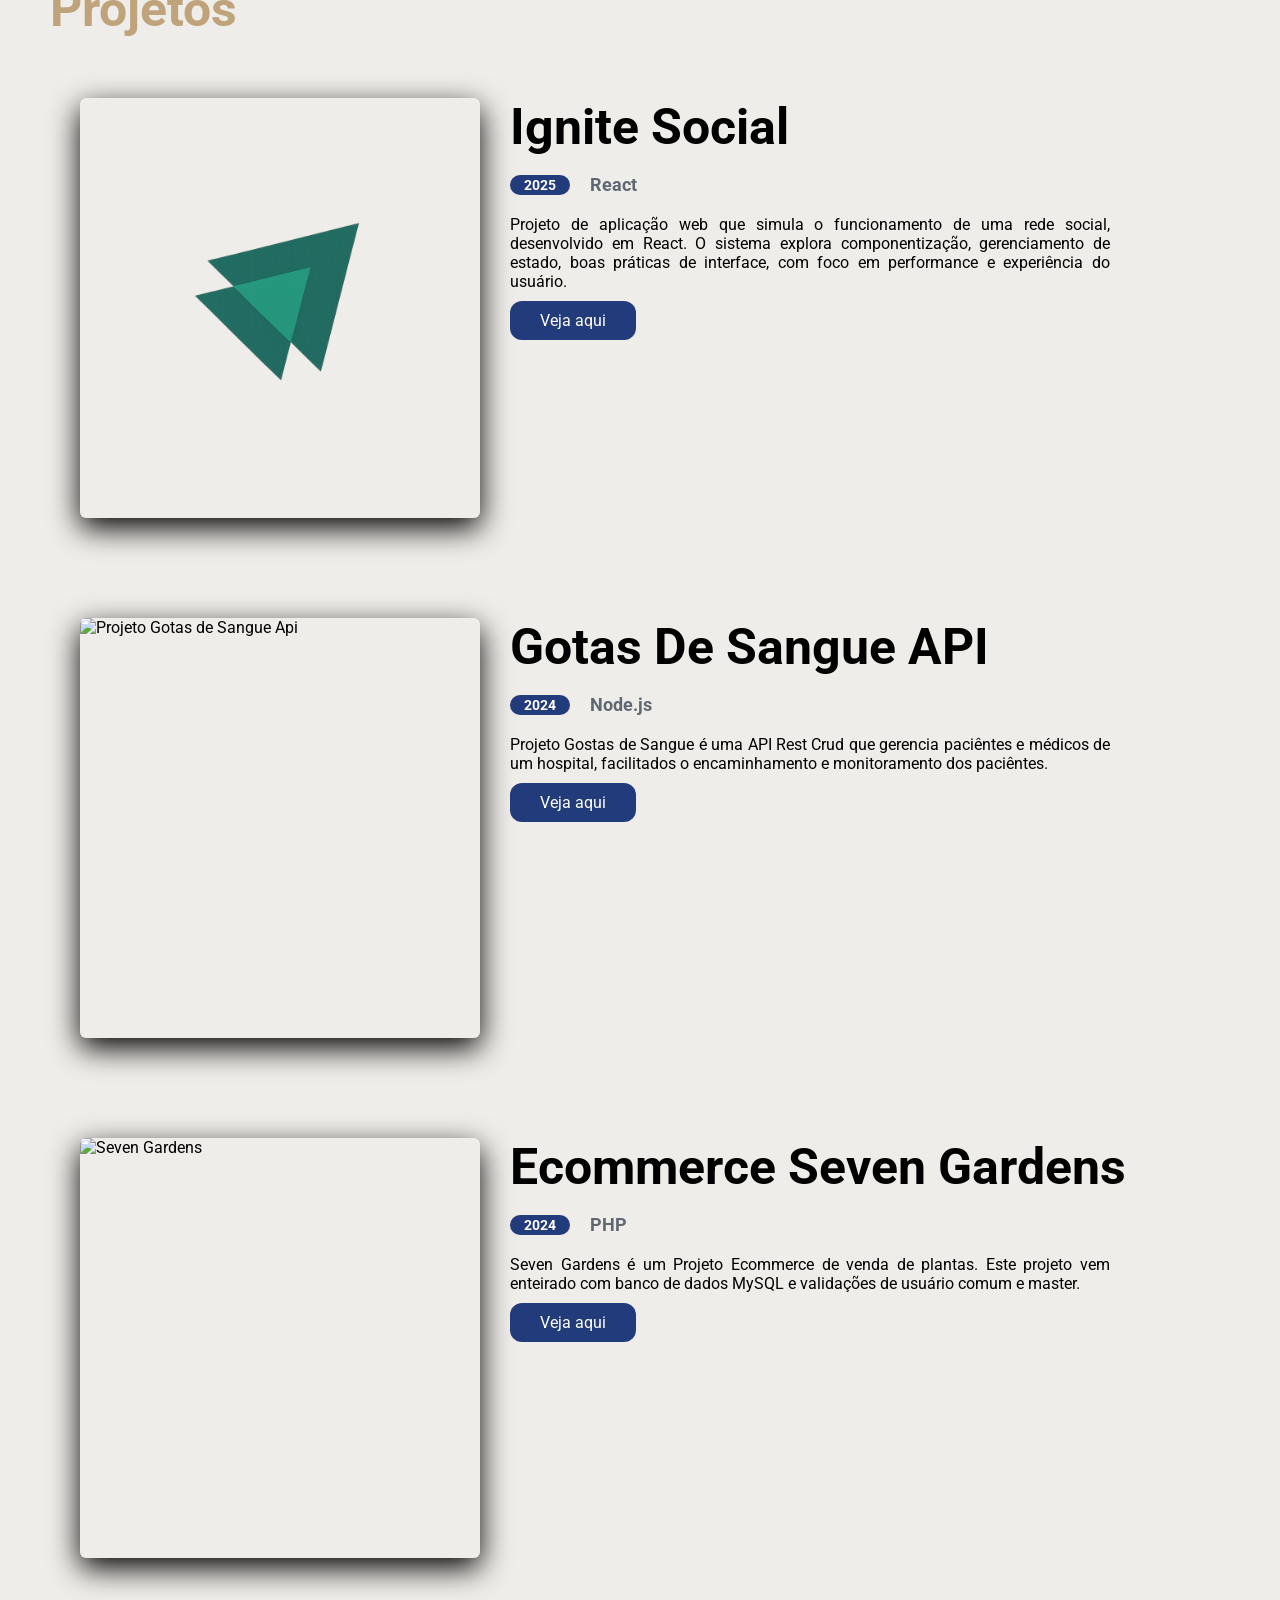
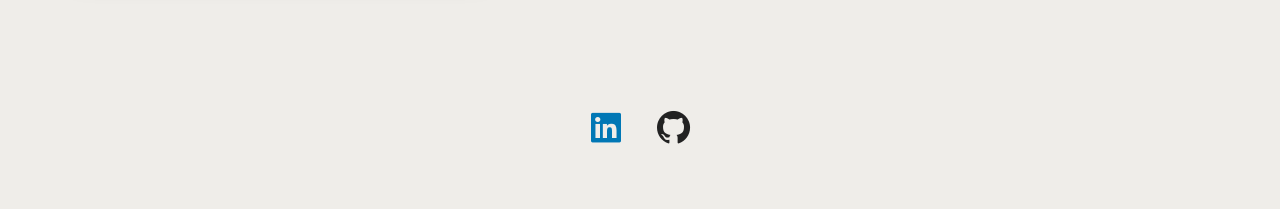
==== commit 859d14cc: "feat: atualiza link de contato para redirecionar para o perfil do LinkedIn" ====
--- a/index.html
+++ b/index.html
@@ -64,7 +64,7 @@
 
                         Contato: fn23886@gmail.com</strong>
                 </p>
-                <a href="mailto::fn23886@gmail.com"><button class="btn">Envie-me um email</button></a>
+                <a href="https://www.linkedin.com/in/felipe-nascimentodev/"><button class="btn">Entre em contato</button></a>
             </div>
             <img class="my-photo" src="assets/Fotos minhas.jpg">
         </div>
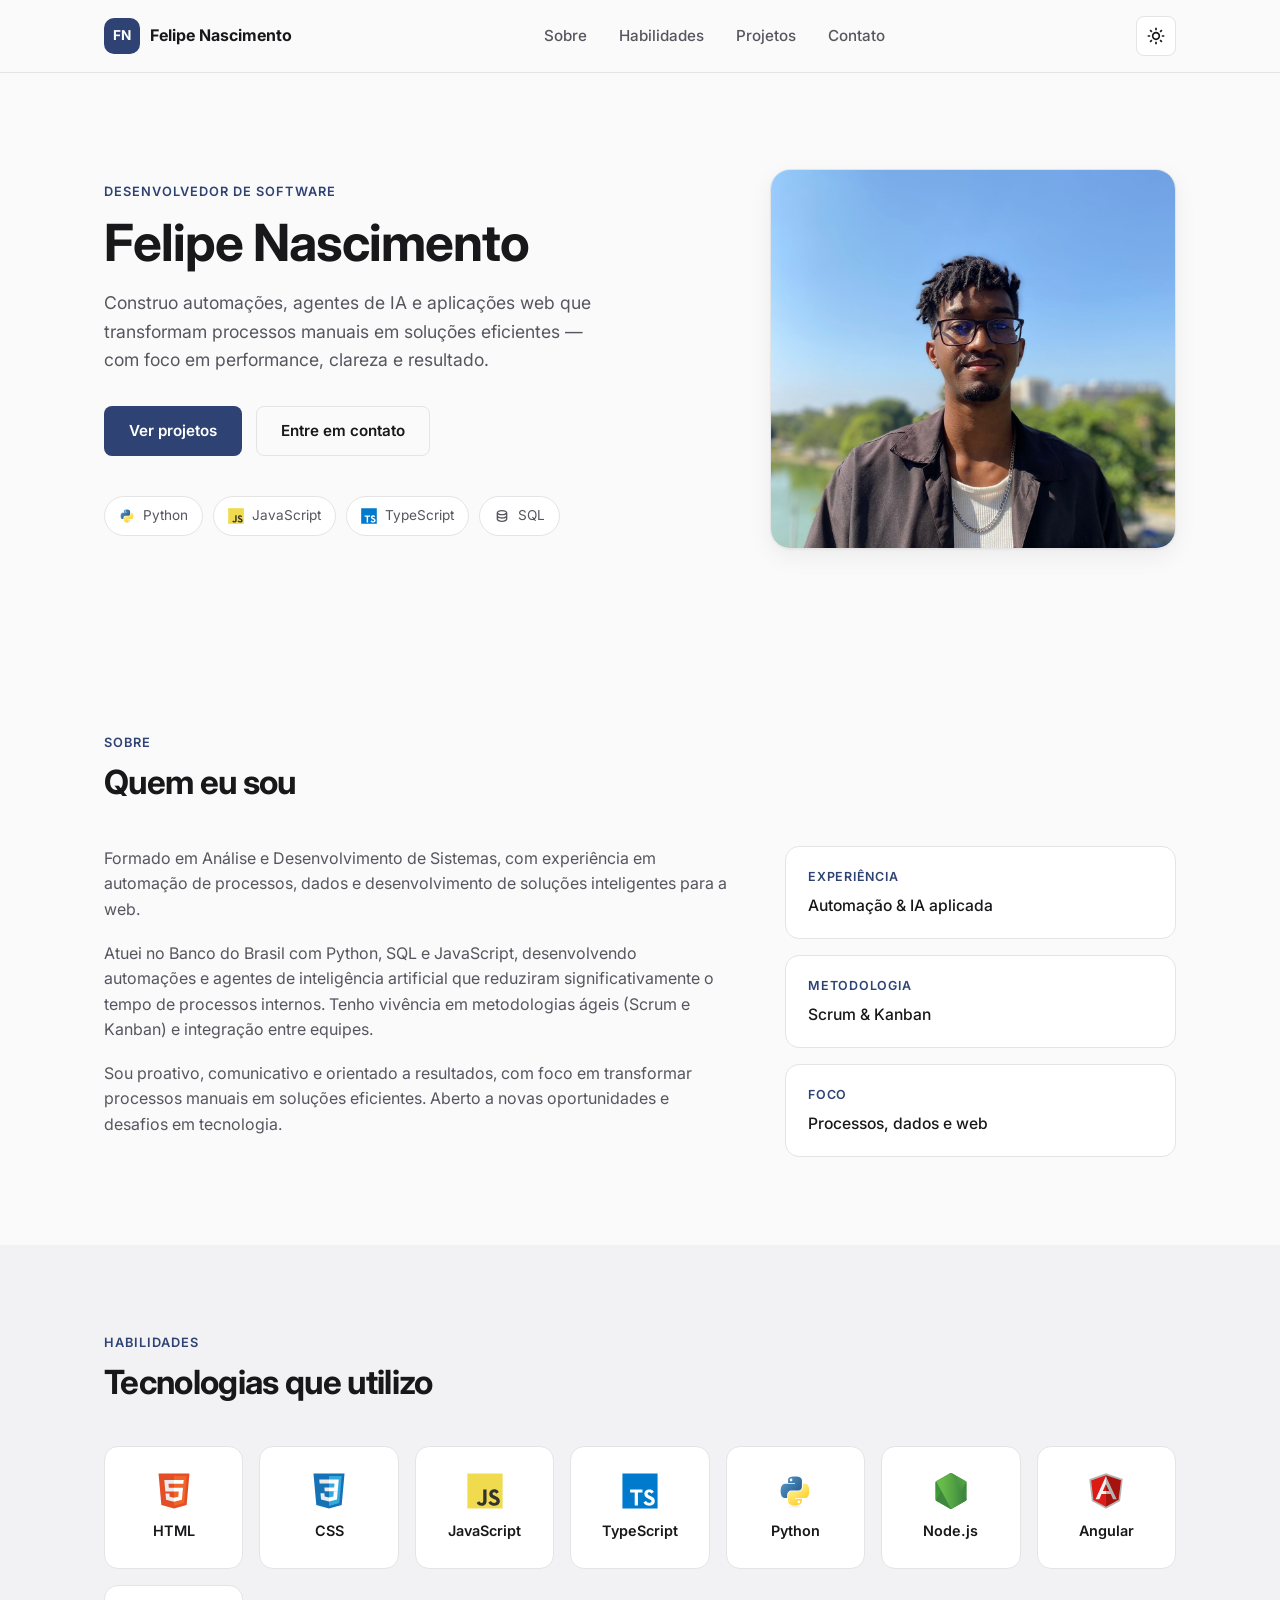
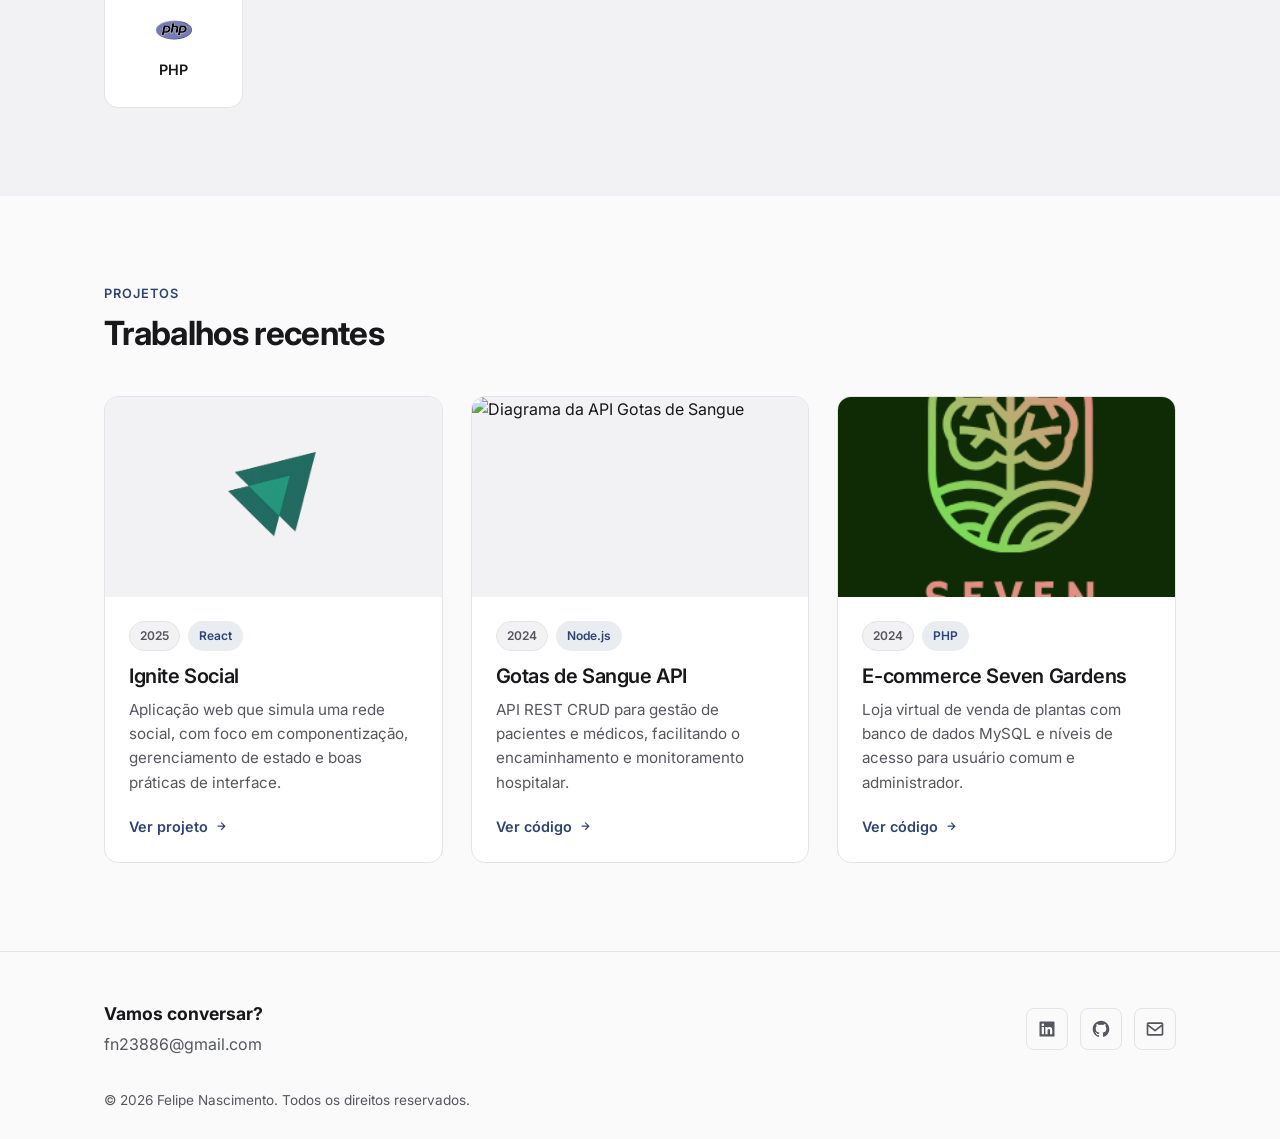
==== commit 0252f1b9: "Redesign portfolio with clean, professional design system Rebuild the site around a minimal design l" ====
--- a/index.html
+++ b/index.html
@@ -1,179 +1,241 @@
 <!DOCTYPE html>
-<html lang="en">
+<html lang="pt-BR">
 
 <head>
     <meta charset="UTF-8">
     <meta name="viewport" content="width=device-width, initial-scale=1.0">
+    <meta name="description" content="Felipe Nascimento — Desenvolvedor especializado em automação de processos, dados e soluções web inteligentes.">
+    <title>Felipe Nascimento · Desenvolvedor</title>
+
+    <link rel="icon" type="image/jpeg" href="./assets/F_letter.jpeg">
+    <link rel="preconnect" href="https://fonts.googleapis.com">
+    <link rel="preconnect" href="https://fonts.gstatic.com" crossorigin>
+    <link href="https://fonts.googleapis.com/css2?family=Inter:wght@400;500;600;700;800&display=swap" rel="stylesheet">
     <link rel="stylesheet" href="estilo.css">
-    <link href='https://unpkg.com/boxicons@2.1.4/css/boxicons.min.css' rel='stylesheet'>
-    <link rel="icon" type="img" href="./assets/F_letter.jpeg">
-    <script src="https://unpkg.com/scrollreveal"></script>
-    <title>Portifolio Felipe Nascimento</title>
+    <noscript><style>[data-reveal] { opacity: 1 !important; transform: none !important; }</style></noscript>
 </head>
 
-<body class="bodyDK">
-    <nav>
-
-        <div class="logo">
-            <img src="./assets/F_letter.jpeg">
-            <a class="letter-tech">Portifolio Tech</a>
+<body>
+    <a class="skip-link" href="#conteudo">Pular para o conteúdo</a>
+
+    <header class="site-header">
+        <div class="wrap header-inner">
+            <a class="brand" href="#topo" aria-label="Página inicial">
+                <span class="brand-mark">FN</span>
+                <span class="brand-name">Felipe Nascimento</span>
+            </a>
+
+            <nav class="site-nav" id="site-nav">
+                <a href="#sobre">Sobre</a>
+                <a href="#habilidades">Habilidades</a>
+                <a href="#projetos">Projetos</a>
+                <a href="#contato">Contato</a>
+            </nav>
+
+            <div class="header-actions">
+                <button type="button" class="theme-toggle" id="theme-toggle" aria-label="Alternar tema claro/escuro" aria-pressed="false">
+                    <svg class="icon icon-sun" viewBox="0 0 24 24" aria-hidden="true"><path fill="currentColor" d="M6.993 12c0 2.761 2.246 5.007 5.007 5.007s5.007-2.246 5.007-5.007S14.761 6.993 12 6.993 6.993 9.239 6.993 12zM12 8.993c1.658 0 3.007 1.349 3.007 3.007S13.658 15.007 12 15.007 8.993 13.658 8.993 12 10.342 8.993 12 8.993zM10.998 19h2v3h-2zm0-17h2v3h-2zm-9 9h3v2h-3zm17 0h3v2h-3zM4.219 18.363l2.12-2.122 1.415 1.414-2.12 2.122zM16.24 6.344l2.122-2.122 1.414 1.414-2.122 2.122zM6.342 7.759 4.22 5.637l1.415-1.414 2.12 2.122zm13.434 10.605-1.414 1.414-2.122-2.122 1.414-1.414z"/></svg>
+                    <svg class="icon icon-moon" viewBox="0 0 24 24" aria-hidden="true"><path fill="currentColor" d="M20.742 13.045a8.088 8.088 0 0 1-2.077.271c-2.135 0-4.14-.83-5.646-2.336a8.025 8.025 0 0 1-2.064-7.723A1 1 0 0 0 9.73 2.034a10.014 10.014 0 0 0-4.489 2.582c-3.898 3.898-3.898 10.243 0 14.143a9.937 9.937 0 0 0 7.072 2.93 9.93 9.93 0 0 0 7.07-2.929 10.007 10.007 0 0 0 2.583-4.491 1.001 1.001 0 0 0-1.224-1.224zm-2.772 4.301a7.947 7.947 0 0 1-5.656 2.343 7.953 7.953 0 0 1-5.658-2.344c-3.118-3.119-3.118-8.195 0-11.314a7.923 7.923 0 0 1 2.06-1.483 10.027 10.027 0 0 0 2.89 7.848 9.972 9.972 0 0 0 7.848 2.891 8.036 8.036 0 0 1-1.484 2.059z"/></svg>
+                </button>
+                <button type="button" class="nav-toggle" id="nav-toggle" aria-label="Abrir menu" aria-expanded="false" aria-controls="site-nav">
+                    <svg class="icon" viewBox="0 0 24 24" aria-hidden="true"><path fill="currentColor" d="M4 6h16v2H4zm0 5h16v2H4zm0 5h16v2H4z"/></svg>
+                </button>
+            </div>
         </div>
-
-        <div class="nav-links">
-            <!-- <a class="selected" href="index.html">Home</a> -->
-            <a href="#habilidade" class="topico">Habilidade</a>
-            <a href="#projetos" class="topico">Projetos</a>
-            <a href="#info" class="topico">Sobre</a>
+    </header>
+
+    <main id="conteudo">
+        <section class="hero" id="topo">
+            <div class="wrap hero-inner">
+                <div class="hero-text" data-reveal>
+                    <p class="eyebrow">Desenvolvedor de Software</p>
+                    <h1>Felipe Nascimento</h1>
+                    <p class="lede">
+                        Construo automações, agentes de IA e aplicações web que transformam processos manuais
+                        em soluções eficientes — com foco em performance, clareza e resultado.
+                    </p>
+
+                    <div class="hero-actions">
+                        <a class="btn btn-primary" href="#projetos">Ver projetos</a>
+                        <a class="btn btn-ghost" href="#contato">Entre em contato</a>
+                    </div>
+
+                    <ul class="hero-stack" aria-label="Principais tecnologias">
+                        <li><img src="assets/icons/python.svg" alt="" width="16" height="16"> Python</li>
+                        <li><img src="assets/icons/javascript.svg" alt="" width="16" height="16"> JavaScript</li>
+                        <li><img src="assets/icons/typescript.svg" alt="" width="16" height="16"> TypeScript</li>
+                        <li><svg class="icon icon-inline" viewBox="0 0 24 24" aria-hidden="true"><path fill="currentColor" d="M20 17V7c0-2.168-3.663-4-8-4S4 4.832 4 7v10c0 2.168 3.663 4 8 4s8-1.832 8-4zM12 5c3.691 0 5.931 1.507 6 1.994C17.931 7.493 15.691 9 12 9S6.069 7.493 6 7.006C6.069 6.507 8.309 5 12 5zM6 9.607C7.479 10.454 9.637 11 12 11s4.521-.546 6-1.393v2.387c-.069.499-2.309 2.006-6 2.006s-5.931-1.507-6-2V9.607zM6 17v-2.393C7.479 15.454 9.637 16 12 16s4.521-.546 6-1.393v2.387c-.069.499-2.309 2.006-6 2.006s-5.931-1.507-6-2z"/></svg> SQL</li>
+                    </ul>
+                </div>
+
+                <div class="hero-media" data-reveal>
+                    <img src="assets/felipe-nascimento.jpg" alt="Foto de Felipe Nascimento" width="380" height="380">
+                </div>
+            </div>
+        </section>
+
+        <section class="section" id="sobre">
+            <div class="wrap">
+                <div class="section-head" data-reveal>
+                    <p class="eyebrow">Sobre</p>
+                    <h2>Quem eu sou</h2>
+                </div>
+
+                <div class="about-grid">
+                    <div class="about-text" data-reveal>
+                        <p>
+                            Formado em Análise e Desenvolvimento de Sistemas, com experiência em automação de
+                            processos, dados e desenvolvimento de soluções inteligentes para a web.
+                        </p>
+                        <p>
+                            Atuei no Banco do Brasil com Python, SQL e JavaScript, desenvolvendo automações e
+                            agentes de inteligência artificial que reduziram significativamente o tempo de
+                            processos internos. Tenho vivência em metodologias ágeis (Scrum e Kanban) e
+                            integração entre equipes.
+                        </p>
+                        <p>
+                            Sou proativo, comunicativo e orientado a resultados, com foco em transformar
+                            processos manuais em soluções eficientes. Aberto a novas oportunidades e desafios
+                            em tecnologia.
+                        </p>
+                    </div>
+
+                    <dl class="about-stats" data-reveal>
+                        <div class="stat">
+                            <dt>Experiência</dt>
+                            <dd>Automação &amp; IA aplicada</dd>
+                        </div>
+                        <div class="stat">
+                            <dt>Metodologia</dt>
+                            <dd>Scrum &amp; Kanban</dd>
+                        </div>
+                        <div class="stat">
+                            <dt>Foco</dt>
+                            <dd>Processos, dados e web</dd>
+                        </div>
+                    </dl>
+                </div>
+            </div>
+        </section>
+
+        <section class="section section-alt" id="habilidades">
+            <div class="wrap">
+                <div class="section-head" data-reveal>
+                    <p class="eyebrow">Habilidades</p>
+                    <h2>Tecnologias que utilizo</h2>
+                </div>
+
+                <ul class="skills-grid" data-reveal>
+                    <li class="skill-card"><img src="assets/icons/html5.svg" alt="HTML5" width="36" height="36"><span>HTML</span></li>
+                    <li class="skill-card"><img src="assets/icons/css3.svg" alt="CSS3" width="36" height="36"><span>CSS</span></li>
+                    <li class="skill-card"><img src="assets/icons/javascript.svg" alt="JavaScript" width="36" height="36"><span>JavaScript</span></li>
+                    <li class="skill-card"><img src="assets/icons/typescript.svg" alt="TypeScript" width="36" height="36"><span>TypeScript</span></li>
+                    <li class="skill-card"><img src="assets/icons/python.svg" alt="Python" width="36" height="36"><span>Python</span></li>
+                    <li class="skill-card"><img src="assets/icons/nodejs.svg" alt="Node.js" width="36" height="36"><span>Node.js</span></li>
+                    <li class="skill-card"><img src="assets/icons/angular.svg" alt="Angular" width="36" height="36"><span>Angular</span></li>
+                    <li class="skill-card"><img src="assets/icons/php.svg" alt="PHP" width="36" height="36"><span>PHP</span></li>
+                </ul>
+            </div>
+        </section>
+
+        <section class="section" id="projetos">
+            <div class="wrap">
+                <div class="section-head" data-reveal>
+                    <p class="eyebrow">Projetos</p>
+                    <h2>Trabalhos recentes</h2>
+                </div>
+
+                <div class="projects-grid">
+                    <article class="project-card" data-reveal>
+                        <div class="project-media">
+                            <img src="./assets/ignite-logo.png" alt="Interface do projeto Ignite Social">
+                        </div>
+                        <div class="project-body">
+                            <div class="project-meta">
+                                <span class="tag">2025</span>
+                                <span class="tag tag-accent">React</span>
+                            </div>
+                            <h3>Ignite Social</h3>
+                            <p>
+                                Aplicação web que simula uma rede social, com foco em componentização,
+                                gerenciamento de estado e boas práticas de interface.
+                            </p>
+                            <a class="project-link" href="https://ignite-gamma.vercel.app/" target="_blank" rel="noopener noreferrer">
+                                Ver projeto <svg class="icon icon-inline" viewBox="0 0 24 24" aria-hidden="true"><path fill="currentColor" d="m11.293 17.293 1.414 1.414L19.414 12l-6.707-6.707-1.414 1.414L15.586 11H6v2h9.586z"/></svg>
+                            </a>
+                        </div>
+                    </article>
+
+                    <article class="project-card" data-reveal>
+                        <div class="project-media">
+                            <img src="./assets/gota.jpeg" alt="Diagrama da API Gotas de Sangue">
+                        </div>
+                        <div class="project-body">
+                            <div class="project-meta">
+                                <span class="tag">2024</span>
+                                <span class="tag tag-accent">Node.js</span>
+                            </div>
+                            <h3>Gotas de Sangue API</h3>
+                            <p>
+                                API REST CRUD para gestão de pacientes e médicos, facilitando o
+                                encaminhamento e monitoramento hospitalar.
+                            </p>
+                            <a class="project-link" href="https://github.com/souzalipe/API_Gotas_de_Sangue" target="_blank" rel="noopener noreferrer">
+                                Ver código <svg class="icon icon-inline" viewBox="0 0 24 24" aria-hidden="true"><path fill="currentColor" d="m11.293 17.293 1.414 1.414L19.414 12l-6.707-6.707-1.414 1.414L15.586 11H6v2h9.586z"/></svg>
+                            </a>
+                        </div>
+                    </article>
+
+                    <article class="project-card" data-reveal>
+                        <div class="project-media">
+                            <img src="./assets/seven-gardens.png" alt="Interface do e-commerce Seven Gardens">
+                        </div>
+                        <div class="project-body">
+                            <div class="project-meta">
+                                <span class="tag">2024</span>
+                                <span class="tag tag-accent">PHP</span>
+                            </div>
+                            <h3>E-commerce Seven Gardens</h3>
+                            <p>
+                                Loja virtual de venda de plantas com banco de dados MySQL e níveis de
+                                acesso para usuário comum e administrador.
+                            </p>
+                            <a class="project-link" href="https://github.com/souzalipe/Seven_Gardens" target="_blank" rel="noopener noreferrer">
+                                Ver código <svg class="icon icon-inline" viewBox="0 0 24 24" aria-hidden="true"><path fill="currentColor" d="m11.293 17.293 1.414 1.414L19.414 12l-6.707-6.707-1.414 1.414L15.586 11H6v2h9.586z"/></svg>
+                            </a>
+                        </div>
+                    </article>
+                </div>
+            </div>
+        </section>
+    </main>
+
+    <footer class="site-footer" id="contato">
+        <div class="wrap footer-inner">
+            <div class="footer-text">
+                <p class="footer-title">Vamos conversar?</p>
+                <a class="footer-email" href="mailto:fn23886@gmail.com">fn23886@gmail.com</a>
+            </div>
+
+            <div class="socials">
+                <a href="https://www.linkedin.com/in/felipe-nascimentodev/" target="_blank" rel="noopener noreferrer" aria-label="LinkedIn">
+                    <svg class="icon" viewBox="0 0 24 24" aria-hidden="true"><path fill="currentColor" d="M20 3H4a1 1 0 0 0-1 1v16a1 1 0 0 0 1 1h16a1 1 0 0 0 1-1V4a1 1 0 0 0-1-1zM8.339 18.337H5.667v-8.59h2.672v8.59zM7.003 8.574a1.548 1.548 0 1 1 0-3.096 1.548 1.548 0 0 1 0 3.096zm11.335 9.763h-2.669V14.16c0-.996-.018-2.277-1.388-2.277-1.39 0-1.601 1.086-1.601 2.207v4.248h-2.667v-8.59h2.56v1.174h.037c.355-.675 1.227-1.387 2.524-1.387 2.704 0 3.203 1.778 3.203 4.092v4.71z"/></svg>
+                </a>
+                <a href="https://github.com/souzalipe" target="_blank" rel="noopener noreferrer" aria-label="GitHub">
+                    <svg class="icon" viewBox="0 0 24 24" aria-hidden="true"><path fill="currentColor" fill-rule="evenodd" clip-rule="evenodd" d="M12.026 2c-5.509 0-9.974 4.465-9.974 9.974 0 4.406 2.857 8.145 6.821 9.465.499.09.679-.217.679-.481 0-.237-.008-.865-.011-1.696-2.775.602-3.361-1.338-3.361-1.338-.452-1.152-1.107-1.459-1.107-1.459-.905-.619.069-.605.069-.605 1.002.07 1.527 1.028 1.527 1.028.89 1.524 2.336 1.084 2.902.829.091-.645.351-1.085.635-1.334-2.214-.251-4.542-1.107-4.542-4.93 0-1.087.389-1.979 1.024-2.675-.101-.253-.446-1.268.099-2.64 0 0 .837-.269 2.742 1.021a9.582 9.582 0 0 1 2.496-.336 9.554 9.554 0 0 1 2.496.336c1.906-1.291 2.742-1.021 2.742-1.021.545 1.372.203 2.387.099 2.64.64.696 1.024 1.587 1.024 2.675 0 3.833-2.33 4.675-4.552 4.922.355.308.675.916.675 1.846 0 1.334-.012 2.41-.012 2.737 0 .267.178.577.687.479C19.146 20.115 22 16.379 22 11.974 22 6.465 17.535 2 12.026 2z"/></svg>
+                </a>
+                <a href="mailto:fn23886@gmail.com" aria-label="E-mail">
+                    <svg class="icon" viewBox="0 0 24 24" aria-hidden="true"><path fill="currentColor" d="M20 4H4c-1.103 0-2 .897-2 2v12c0 1.103.897 2 2 2h16c1.103 0 2-.897 2-2V6c0-1.103-.897-2-2-2zm0 2v.511l-8 6.223-8-6.222V6h16zM4 18V9.044l7.386 5.745a.994.994 0 0 0 1.228 0L20 9.044 20.002 18H4z"/></svg>
+                </a>
+            </div>
         </div>
-
-        <label class="switch">
-            <span class="sun"><svg xmlns="http://www.w3.org/2000/svg" viewBox="0 0 24 24">
-                    <g fill="#ffd43b">
-                        <circle r="5" cy="12" cx="12"></circle>
-                        <path
-                            d="m21 13h-1a1 1 0 0 1 0-2h1a1 1 0 0 1 0 2zm-17 0h-1a1 1 0 0 1 0-2h1a1 1 0 0 1 0 2zm13.66-5.66a1 1 0 0 1 -.66-.29 1 1 0 0 1 0-1.41l.71-.71a1 1 0 1 1 1.41 1.41l-.71.71a1 1 0 0 1 -.75.29zm-12.02 12.02a1 1 0 0 1 -.71-.29 1 1 0 0 1 0-1.41l.71-.66a1 1 0 0 1 1.41 1.41l-.71.71a1 1 0 0 1 -.7.24zm6.36-14.36a1 1 0 0 1 -1-1v-1a1 1 0 0 1 2 0v1a1 1 0 0 1 -1 1zm0 17a1 1 0 0 1 -1-1v-1a1 1 0 0 1 2 0v1a1 1 0 0 1 -1 1zm-5.66-14.66a1 1 0 0 1 -.7-.29l-.71-.71a1 1 0 0 1 1.41-1.41l.71.71a1 1 0 0 1 0 1.41 1 1 0 0 1 -.71.29zm12.02 12.02a1 1 0 0 1 -.7-.29l-.66-.71a1 1 0 0 1 1.36-1.36l.71.71a1 1 0 0 1 0 1.41 1 1 0 0 1 -.71.24z">
-                        </path>
-                    </g>
-                </svg></span>
-            <span class="moon"><svg xmlns="http://www.w3.org/2000/svg" viewBox="0 0 384 512">
-                    <path
-                        d="m223.5 32c-123.5 0-223.5 100.3-223.5 224s100 224 223.5 224c60.6 0 115.5-24.2 155.8-63.4 5-4.9 6.3-12.5 3.1-18.7s-10.1-9.7-17-8.5c-9.8 1.7-19.8 2.6-30.1 2.6-96.9 0-175.5-78.8-175.5-176 0-65.8 36-123.1 89.3-153.3 6.1-3.5 9.2-10.5 7.7-17.3s-7.3-11.9-14.3-12.5c-6.3-.5-12.6-.8-19-.8z">
-                    </path>
-                </svg></span>
-            <input type="checkbox" class="input">
-            <span class="slider"></span>
-        </label>
-    </nav>
-
-    <section id="info">
-        <div class="main">
-            <div class="info">
-                <h1 class="txt">Sobre</h1>
-                <p class="txt"><strong>Seja bem vindo! Me chamo Felipe Nascimento, sou formado em Análise e
-                        Desenvolvimento de Sistemas, com experiência em automação de processos, dados e desenvolvimento
-                        de soluções inteligentes na web. <br><br>
-
-                        Atuei no Banco do Brasil com Python, SQL e JavaScript, desenvolvendo automações e agentes de
-                        inteligência artificial que reduziram significativamente o tempo de processos internos. Tenho
-                        vivência em metodologias ágeis (Scrum e Kanban) e integração entre equipes.<br><br>
-
-                        Sou proativo, comunicativo e orientado a resultados, com foco em transformar processos manuais
-                        em soluções eficientes.<br>
-
-                        Aberto a novas oportunidades e desafios em tecnologia. <br><br>
-
-                        Contato: fn23886@gmail.com</strong>
-                </p>
-                <a href="https://www.linkedin.com/in/felipe-nascimentodev/"><button class="btn">Entre em contato</button></a>
-            </div>
-            <img class="my-photo" src="assets/Fotos minhas.jpg">
-        </div>
-    </section>
-
-    <!-- vou mudar essa section inteira -->
-
-    <section class="about-section" id="habilidade">
-        <div class="content">
-            <h2>Tecnologias</h2>
-        </div>
-
-        <section class="tech-section">
-            
-            <div class="tech-grid">
-                <div class="tech-card">HTML</div>
-                <div class="tech-card">CSS</div>
-                <div class="tech-card">JavaScript</div>
-                <div class="tech-card">Node.js</div>
-                <div class="tech-card">PHP</div> 
-                <div class="tech-card">Angular</div> 
-                <div class="tech-card">TypeScript</div>
-                <div class="tech-card">Python</div>
-
-            </div>
-        </section>
-
-    </section>
-
-
-    <!-- vou adicionar mais projetos e explicações  -->
-
-    <section class="projetos-section">
-
-        <div class="content">
-            <h2 id="projetos" class="txt">Projetos </h2>
-
-        </div>
-
-            <div class="featured">
-                <div class="item">
-                    <img src="./assets/ignite-logo.png" alt="Dom Casmurro">
-                    <div class="details">
-                        <h3 class="txt">Ignite Social</h3>
-                        <div class="item-info">
-                            <div class="year-badge">2025</div>
-                            <h4 class="react">React</h4>
-                        </div>
-                        <p class="txt">
-                            Projeto de aplicação web que simula o funcionamento de uma rede social, desenvolvido em
-                            React. O sistema explora componentização, gerenciamento de estado, boas práticas de
-                            interface, com foco em performance e experiência do usuário.
-                        </p>
-                        <a href="https://ignite-gamma.vercel.app/"><button class="button-info">Veja aqui</button></a>
-
-                    </div>
-                </div>
-            </div>
-
-            <div class="featured">
-                <div class="item">
-                    <img src="./assets/gota.jpeg" alt="Projeto Gotas de Sangue Api">
-                    <div class="details">
-                        <h3 class="txt">Gotas De Sangue API</h3>
-                        <div class="item-info">
-                            <div class="year-badge">2024</div>
-                            <h4 class="node">Node.js</h4>
-                        </div>
-                        <p class="txt">
-                            Projeto Gostas de Sangue é uma API Rest Crud que gerencia paciêntes e médicos de um
-                            hospital,
-                            facilitados o encaminhamento e monitoramento dos paciêntes.
-                        </p>
-                        <a href="https://github.com/souzalipe/API_Gotas_de_Sangue">
-                            <button class="button-info">Veja aqui</button></a>
-                    </div>
-                </div>
-            </div>
-
-            <div class="featured">
-                <div class="item">
-                    <img class="seven-gardens" src="./assets/Seven Gradens.png" alt="Seven Gardens">
-                    <div class="details">
-                        <h3 class="txt">Ecommerce Seven Gardens</h3>
-                        <div class="item-info">
-                            <div class="year-badge">2024</div>
-                            <h4 class="php">PHP</h4>
-                        </div>
-                        <p class="txt">
-                            Seven Gardens é um Projeto Ecommerce de venda de plantas.
-                            Este projeto vem enteirado com banco de dados MySQL e validações de usuário comum e master.
-                        </p>
-                        <a href="https://github.com/souzalipe/Seven_Gardens"><button class="button-info">Veja
-                                aqui</button></a>
-                    </div>
-                </div>
-            </div>
-
-
-    </section>
-
-    <footer class="fotter_dark">
-        <div class="socials">
-            <a href="https://www.linkedin.com/in/felipe-nascimentodev/" target="_blank"><i class='bx bxl-linkedin-square'></i></a>
-            <a href="https://github.com/souzalipe"><i class='bx bxl-github'></i></a>
+        <div class="wrap">
+            <p class="copyright">&copy; 2026 Felipe Nascimento. Todos os direitos reservados.</p>
         </div>
     </footer>
+
+    <script src="darkmode.js"></script>
     <script src="portifolio.js"></script>
-    <script src="darkmode.js"></script>
 </body>
 
-</html>+</html>
--- a/estilo.css
+++ b/estilo.css
@@ -1,670 +1,704 @@
-@import url('https://fonts.googleapis.com/css2?family=Heebo:wght@100..900&family=Roboto:ital,wght@0,100;0,300;0,400;0,500;0,700;0,900;1,100;1,300;1,400;1,500;1,700;1,900&display=swap');
+/* ==========================================================================
+   Design tokens
+   ========================================================================== */
+
+:root {
+    --bg: #FAFAFA;
+    --surface: #FFFFFF;
+    --surface-alt: #F2F2F4;
+    --border: #E4E4E7;
+    --text: #18181B;
+    --text-secondary: #56565F;
+    --accent: #2E4374;
+    --accent-strong: #1C2C50;
+    --accent-soft: rgba(46, 67, 116, 0.1);
+    --shadow: 0 1px 2px rgba(24, 24, 27, 0.04), 0 8px 24px rgba(24, 24, 27, 0.06);
+
+    --font-sans: "Inter", -apple-system, BlinkMacSystemFont, "Segoe UI", sans-serif;
+    --radius-sm: 8px;
+    --radius-md: 14px;
+    --radius-lg: 20px;
+    --container: 1120px;
+}
+
+[data-theme="dark"] {
+    --bg: #0B0D12;
+    --surface: #12151C;
+    --surface-alt: #171B24;
+    --border: #262B36;
+    --text: #E7E7EA;
+    --text-secondary: #9A9AA6;
+    --accent: #7C9CF5;
+    --accent-strong: #A9BEFB;
+    --accent-soft: rgba(124, 156, 245, 0.14);
+    --shadow: 0 1px 2px rgba(0, 0, 0, 0.3), 0 12px 28px rgba(0, 0, 0, 0.35);
+}
+
+/* ==========================================================================
+   Reset & base
+   ========================================================================== */
 
 * {
     margin: 0;
     padding: 0;
     box-sizing: border-box;
-    font-family: "Roboto", sans-serif;
 }
 
 html {
     scroll-behavior: smooth;
 }
 
-.logo .letter-tech{
-    font-size: 20px;
+body {
+    font-family: var(--font-sans);
+    background-color: var(--bg);
+    color: var(--text);
+    line-height: 1.6;
+    -webkit-font-smoothing: antialiased;
+    transition: background-color 0.25s ease, color 0.25s ease;
+}
+
+img {
+    display: block;
+    max-width: 100%;
+    object-fit: cover;
 }
 
 a {
-    font-size: 18px;
+    color: inherit;
     text-decoration: none;
-    color: #0B1220;
-}
-
-img {
-    object-fit: cover;
-    object-position: top;
-    box-shadow: 0 10px 30px rgb(0, 0, 0.1);
-}
-
-nav {
-    padding: 20px 148px;
-    background-color: #FFFFFF;
+}
+
+ul {
+    list-style: none;
+}
+
+.wrap {
+    max-width: var(--container);
+    margin-inline: auto;
+    padding-inline: 24px;
+}
+
+.skip-link {
+    position: absolute;
+    left: -999px;
+    top: 0;
+    background: var(--accent);
+    color: #fff;
+    padding: 10px 16px;
+    border-radius: var(--radius-sm);
+    z-index: 1000;
+}
+
+.skip-link:focus {
+    left: 24px;
+    top: 12px;
+}
+
+::selection {
+    background: var(--accent-soft);
+    color: var(--text);
+}
+
+::-webkit-scrollbar {
+    width: 10px;
+}
+
+::-webkit-scrollbar-track {
+    background: var(--surface-alt);
+}
+
+::-webkit-scrollbar-thumb {
+    background-color: var(--border);
+    border-radius: 6px;
+}
+
+/* ==========================================================================
+   Typography
+   ========================================================================== */
+
+h1, h2, h3 {
+    font-weight: 700;
+    letter-spacing: -0.02em;
+    line-height: 1.15;
+}
+
+h1 {
+    font-size: clamp(2.4rem, 4vw, 3.4rem);
+}
+
+h2 {
+    font-size: clamp(1.7rem, 2.6vw, 2.2rem);
+}
+
+h3 {
+    font-size: 1.25rem;
+    font-weight: 600;
+}
+
+.eyebrow {
+    font-size: 0.8rem;
+    font-weight: 600;
+    letter-spacing: 0.08em;
+    text-transform: uppercase;
+    color: var(--accent);
+    margin-bottom: 10px;
+}
+
+.lede {
+    font-size: 1.1rem;
+    color: var(--text-secondary);
+    max-width: 46ch;
+}
+
+/* ==========================================================================
+   Buttons
+   ========================================================================== */
+
+.btn {
+    display: inline-flex;
+    align-items: center;
+    gap: 8px;
+    padding: 12px 24px;
+    border-radius: var(--radius-sm);
+    font-weight: 600;
+    font-size: 0.95rem;
+    border: 1px solid transparent;
+    cursor: pointer;
+    transition: background-color 0.2s ease, color 0.2s ease, border-color 0.2s ease, transform 0.15s ease;
+}
+
+.btn:active {
+    transform: translateY(1px);
+}
+
+.btn-primary {
+    background-color: var(--accent);
+    color: #fff;
+}
+
+.btn-primary:hover {
+    background-color: var(--accent-strong);
+}
+
+.btn-ghost {
+    background-color: transparent;
+    color: var(--text);
+    border-color: var(--border);
+}
+
+.btn-ghost:hover {
+    border-color: var(--accent);
+    color: var(--accent);
+}
+
+/* ==========================================================================
+   Header
+   ========================================================================== */
+
+.site-header {
+    position: sticky;
+    top: 0;
+    z-index: 100;
+    background-color: var(--bg);
+    border-bottom: 1px solid var(--border);
+}
+
+.header-inner {
     display: flex;
     align-items: center;
     justify-content: space-between;
+    height: 72px;
+}
+
+.brand {
+    display: flex;
+    align-items: center;
+    gap: 10px;
+    font-weight: 700;
+    font-size: 1rem;
+}
+
+.brand-mark {
+    display: inline-flex;
+    align-items: center;
+    justify-content: center;
+    width: 36px;
+    height: 36px;
+    border-radius: 10px;
+    background-color: var(--accent);
+    color: #fff;
+    font-size: 0.85rem;
+    letter-spacing: 0.02em;
+}
+
+.site-nav {
+    display: flex;
+    gap: 32px;
+}
+
+.site-nav a {
+    font-size: 0.95rem;
+    font-weight: 500;
+    color: var(--text-secondary);
+    transition: color 0.2s ease;
+}
+
+.site-nav a:hover {
+    color: var(--text);
+}
+
+.header-actions {
+    display: flex;
+    align-items: center;
+    gap: 8px;
+}
+
+.theme-toggle,
+.nav-toggle {
+    display: inline-flex;
+    align-items: center;
+    justify-content: center;
+    width: 40px;
+    height: 40px;
+    border-radius: var(--radius-sm);
+    border: 1px solid var(--border);
+    background-color: var(--surface);
+    color: var(--text);
+    font-size: 1.15rem;
+    cursor: pointer;
+    transition: border-color 0.2s ease, color 0.2s ease;
+}
+
+.theme-toggle:hover,
+.nav-toggle:hover {
+    border-color: var(--accent);
+    color: var(--accent);
+}
+
+.icon {
+    width: 20px;
+    height: 20px;
+    flex-shrink: 0;
+}
+
+.icon-inline {
+    width: 1em;
+    height: 1em;
+}
+
+.theme-toggle .icon-moon {
+    display: none;
+}
+
+[data-theme="dark"] .theme-toggle .icon-sun {
+    display: none;
+}
+
+[data-theme="dark"] .theme-toggle .icon-moon {
+    display: block;
+}
+
+.nav-toggle {
+    display: none;
+}
+
+/* ==========================================================================
+   Hero
+   ========================================================================== */
+
+.hero {
+    padding-block: 96px;
+}
+
+.hero-inner {
+    display: grid;
+    grid-template-columns: 1.2fr 0.8fr;
+    align-items: center;
+    gap: 56px;
+}
+
+.hero-text h1 {
+    margin-bottom: 18px;
+}
+
+.hero-text .lede {
+    margin-bottom: 32px;
+}
+
+.hero-actions {
+    display: flex;
+    gap: 14px;
+    margin-bottom: 40px;
+}
+
+.hero-stack {
+    display: flex;
+    flex-wrap: wrap;
+    gap: 10px;
+}
+
+.hero-stack li {
+    display: inline-flex;
+    align-items: center;
+    gap: 8px;
+    padding: 8px 14px;
+    border: 1px solid var(--border);
+    border-radius: 999px;
+    font-size: 0.85rem;
+    color: var(--text-secondary);
+    background-color: var(--surface);
+}
+
+.hero-stack img,
+.hero-stack svg {
+    width: 16px;
+    height: 16px;
+}
+
+.hero-media img {
+    width: 100%;
+    aspect-ratio: 1 / 1;
+    border-radius: var(--radius-lg);
+    border: 1px solid var(--border);
+    box-shadow: var(--shadow);
+}
+
+/* ==========================================================================
+   Sections
+   ========================================================================== */
+
+.section {
+    padding-block: 88px;
+}
+
+.section-alt {
+    background-color: var(--surface-alt);
+}
+
+.section-head {
+    margin-bottom: 44px;
+}
+
+/* About */
+
+.about-grid {
+    display: grid;
+    grid-template-columns: 1.6fr 1fr;
+    gap: 56px;
+}
+
+.about-text p {
+    color: var(--text-secondary);
+    margin-bottom: 18px;
+}
+
+.about-text p:last-child {
+    margin-bottom: 0;
+}
+
+.about-stats {
+    display: flex;
+    flex-direction: column;
+    gap: 16px;
+}
+
+.stat {
+    padding: 20px 22px;
+    border: 1px solid var(--border);
+    border-radius: var(--radius-md);
+    background-color: var(--surface);
+}
+
+.stat dt {
+    font-size: 0.78rem;
     font-weight: 600;
-    box-shadow: 0 2px 5px rgba(0, 0, 0, 0.05); /* Sombra leve para destacar */
-    position: sticky; /* Mantém o menu fixo no topo ao rolar a página */
-    top: 0;
-    z-index: 1000;
-}
-
-nav .logo {
-    display: flex;
+    text-transform: uppercase;
+    letter-spacing: 0.06em;
+    color: var(--accent);
+    margin-bottom: 6px;
+}
+
+.stat dd {
+    font-size: 0.98rem;
+    font-weight: 500;
+}
+
+/* Skills */
+
+.skills-grid {
+    display: grid;
+    grid-template-columns: repeat(auto-fit, minmax(130px, 1fr));
+    gap: 16px;
+}
+
+.skill-card {
+    display: flex;
+    flex-direction: column;
     align-items: center;
     gap: 10px;
-}
-
-nav .logo img {
-    height: 40px;
-    border-radius: 50%; /* Mantém o formato arredondado da logo */
-}
-
-nav .logo a {
-    font-size: 18px; /* Aumentei um pouco o tamanho da fonte para maior legibilidade */
-    color: #0B1220;
-    font-weight: bold;
-    text-decoration: none; /* Remove qualquer sublinhado */
-    transition: color 0.3s ease; /* Suave transição de cor ao passar o mouse */
-}
-
-nav .nav-links {
-    display: flex;
+    padding: 26px 16px;
+    background-color: var(--surface);
+    border: 1px solid var(--border);
+    border-radius: var(--radius-md);
+    font-weight: 600;
+    font-size: 0.9rem;
+    transition: transform 0.2s ease, border-color 0.2s ease, box-shadow 0.2s ease;
+}
+
+.skill-card img {
+    width: 36px;
+    height: 36px;
+}
+
+.skill-card:hover {
+    transform: translateY(-4px);
+    border-color: var(--accent);
+    box-shadow: var(--shadow);
+}
+
+/* Projects */
+
+.projects-grid {
+    display: grid;
+    grid-template-columns: repeat(auto-fit, minmax(300px, 1fr));
+    gap: 28px;
+}
+
+.project-card {
+    display: flex;
+    flex-direction: column;
+    background-color: var(--surface);
+    border: 1px solid var(--border);
+    border-radius: var(--radius-md);
+    overflow: hidden;
+    transition: transform 0.2s ease, box-shadow 0.2s ease;
+}
+
+.project-card:hover {
+    transform: translateY(-4px);
+    box-shadow: var(--shadow);
+}
+
+.project-media {
+    height: 200px;
+    background-color: var(--surface-alt);
+}
+
+.project-media img {
+    width: 100%;
+    height: 100%;
+}
+
+.project-body {
+    padding: 24px;
+    display: flex;
+    flex-direction: column;
+    flex: 1;
+}
+
+.project-meta {
+    display: flex;
+    gap: 8px;
+    margin-bottom: 14px;
+}
+
+.tag {
+    font-size: 0.75rem;
+    font-weight: 600;
+    padding: 4px 10px;
+    border-radius: 999px;
+    background-color: var(--surface-alt);
+    color: var(--text-secondary);
+    border: 1px solid var(--border);
+}
+
+.tag-accent {
+    background-color: var(--accent-soft);
+    color: var(--accent);
+    border-color: transparent;
+}
+
+.project-body h3 {
+    margin-bottom: 10px;
+}
+
+.project-body p {
+    color: var(--text-secondary);
+    font-size: 0.95rem;
+    margin-bottom: 20px;
+    flex: 1;
+}
+
+.project-link {
+    display: inline-flex;
+    align-items: center;
+    gap: 6px;
+    font-weight: 600;
+    font-size: 0.9rem;
+    color: var(--accent);
+    transition: gap 0.2s ease;
+}
+
+.project-link:hover {
+    gap: 10px;
+}
+
+/* ==========================================================================
+   Footer
+   ========================================================================== */
+
+.site-footer {
+    border-top: 1px solid var(--border);
+    padding-block: 48px 28px;
+}
+
+.footer-inner {
+    display: flex;
+    align-items: center;
     justify-content: space-between;
-    gap: 24px; /* Aumentei o espaçamento para deixar o layout mais "arejado" */
-}
-
-nav .nav-links a {
-    font-size: 16px;
-    color: #0B1220;
-    text-decoration: none; /* Remove sublinhado */
-    font-weight: 500; /* Font-weight intermediário para maior suavidade */
-    transition: color 0.3s ease; /* Transição mais rápida e suave */
-}
-
-nav .nav-links a:hover, 
-nav .nav-links a:focus {
-    color: #223B7A; /* Azul escuro usado como destaque */
-}
-
-
-.main{
-    padding: 0 148px;
-    display: flex;
-    align-items: center;
-    justify-content: space-between;
-    gap: 50px;
-    height: calc(100vh - 80px);
-}
-
-.main .info h1{
-    font-size: 44px;
-    margin-bottom: 40px;
-}
-
-.main .info p{
-    font-size: 16px;
-    margin-bottom: 45px;
-    width: 100%;
-}
-
-.main .info button{
-    padding: 10px 30px;
-    background-color: #223B7A;
-    border: none;
-    color: #FFFFFF;
-    font-size: 16px;
-    border-radius:  12px;
-    cursor: pointer;
-    transition:  background 0.3s ease;
-}
-
-.main .info button:hover{
-    background-color: #1a2a5a;
-}
-
-.main img{
-    width: 400px;
-    height: 400px;
-    border-radius: 10px;
-}
-
-.featured .item img{
-    width: 400px;
-    height: 420px;
-    border-radius: 6px;
-}
-
-
-.separator h4{
-    font-size: 30px;
-    font-weight: 600;
-    margin-bottom: 30px;
-}
-
-.separator{
-    padding: 40px 148px 0;
-}
-
-.featured{
-    padding: 40px 30px 0;
-}
-
-.featured .item{
-    display: flex;
-    gap: 30px;
-    margin-bottom: 30px;
-    padding-bottom: 30px;
-}
-
-.featured .item .details h3{
-    font-size: 50px;
-    margin-bottom: 18px; 
-}
-
-.featured .item .details .item-info{
-    display: flex;
-    align-items: center;
-    gap: 20px;
-    margin-bottom: 20px;
-}
-
-.featured .item .details .item-info .year-badge{
-    background-color: #223B7A;
-    padding: 2px 14px;
-    color: #FFFFFF;
-    border-radius: 16px;
-    font-size: 14px;
-    font-weight: bold;
-}
-
-.button-info{
-    padding: 10px 30px;
-    background-color: #223B7A;
-    border: none;
-    color: #FFFFFF;
-    font-size: 16px;
-    border-radius:  12px;
-    cursor: pointer;
-    transition:  background 0.3s ease;
-}
-
-.button-info:hover{
-    background-color: #1a2a5a;
-}
-
-.featured .item .details .item-info h4{
-    color: #5F6773; 
-    font-size: 18px;
-}
-
-.featured .item .details p{
-    width: 600px;
-    text-align: justify;
-    margin-bottom: 10px;
-}
-
-footer{
-    background-color: #EFEDE9;
-    padding: 40px 0;
-    display: flex;
-    flex-direction: column;
-    align-items: center;
-}
-
-footer .socials{
-    display: flex;
-    align-items: center;
-    gap: 28px;
-    margin-bottom: 20px;
-}
-
-footer .socials i{
-    font-size: 40px;
-    cursor: pointer;
-    transition: color 0.3s ease;
-    color: #223B7A; /* cor padrão modo claro */
-}
-
-footer .socials i.bxl-linkedin-square {
-    color: #0077b5;
-}
-footer .socials i.bxl-github {
-    color: #222;
-}
-
-footer .socials i:hover {
-    color: #BFA37A;
-}
-
-[data-theme="dark"] footer .socials i {
-    color: #E6E7E9;
-}
-[data-theme="dark"] footer .socials i.bxl-linkedin-square {
-    color: #22c55e;
-}
-[data-theme="dark"] footer .socials i.bxl-github {
-    color: #BFA37A;
-}
-[data-theme="dark"] footer .socials i:hover {
-    color: #0077b5;
-}
-
-footer .socials i:hover{
-    color: #e6e7e9b9;
-}
-
-
-footer p{
-    font-size: 14px;
-
-}
-
-
-p{
-    font-weight: 400;
-}
-
-.txt{
-    display: flex;
-}
-
-.js:hover{
-    transition: color 0.3s ease;
-  color: rgb(197, 197, 24) !important;
-}
-
-.react:hover{
-    transition: color 0.3s ease;
-    color: rgb(79, 79, 185) !important;
-}
-
-.projetos-section{
-    background-color: #EFEDE9;
-    padding: 50px;
-}
-
-#info{
-  background-color: #EFEDE9;
-}
-
-::-webkit-scrollbar {
-    width: 12px;
-    background-color: #EFEDE9; 
-}
-
-
-::-webkit-scrollbar-thumb {
-    background-color: #223B7A;
-    border-radius: 6px; 
-    border: 3px solid #EFEDE9; 
-}
-
-
-::-webkit-scrollbar-track {
-    background-color: #D9D9D9; 
-    border-radius: 6px;
-}
-
-
-::-webkit-scrollbar-thumb:active {
-    background-color: #1a2a5a; 
-}
-
-
-.php:hover{
-  transition: color 0.3s ease;
-  color:rgb(132, 132, 223) !important; 
-}
-
-.node:hover{
-  transition: color 0.3s ease;
-  color:#339933 !important; 
-}
-
-/* From Uiverse.io by andrew-demchenk0 */ 
-.switch {
-    font-size: 17px;
-    position: relative;
-    display: inline-block;
-    width: 64px;
-    height: 34px;
-  }
-  
-  .switch input {
+    gap: 24px;
+    margin-bottom: 32px;
+}
+
+.footer-title {
+    font-weight: 700;
+    font-size: 1.1rem;
+    margin-bottom: 4px;
+}
+
+.footer-email {
+    color: var(--text-secondary);
+    transition: color 0.2s ease;
+}
+
+.footer-email:hover {
+    color: var(--accent);
+}
+
+.socials {
+    display: flex;
+    gap: 12px;
+}
+
+.socials a {
+    display: inline-flex;
+    align-items: center;
+    justify-content: center;
+    width: 42px;
+    height: 42px;
+    border: 1px solid var(--border);
+    border-radius: var(--radius-sm);
+    color: var(--text-secondary);
+    transition: color 0.2s ease, border-color 0.2s ease;
+}
+
+.socials a .icon {
+    width: 20px;
+    height: 20px;
+}
+
+.socials a:hover {
+    color: var(--accent);
+    border-color: var(--accent);
+}
+
+.copyright {
+    font-size: 0.85rem;
+    color: var(--text-secondary);
+}
+
+/* ==========================================================================
+   Reveal-on-scroll baseline (progressive enhancement)
+   ========================================================================== */
+
+[data-reveal] {
     opacity: 0;
-    width: 0;
-    height: 0;
-  }
-  
-  .slider {
-    position: absolute;
-    cursor: pointer;
-    top: 0;
-    left: 0;
-    right: 0;
-    bottom: 0;
-    background-color: #73C0FC;
-    transition: .4s;
-    border-radius: 30px;
-  }
-  
-  .slider:before {
-    position: absolute;
-    content: "";
-    height: 30px;
-    width: 30px;
-    border-radius: 20px;
-    left: 2px;
-    bottom: 2px;
-    z-index: 2;
-    background-color: #e8e8e8;
-    transition: .4s;
-  }
-  
-  .sun svg {
-    position: absolute;
-    top: 6px;
-    left: 36px;
-    z-index: 1;
-    width: 24px;
-    height: 24px;
-  }
-  
-  .moon svg {
-    fill: #73C0FC;
-    position: absolute;
-    top: 5px;
-    left: 5px;
-    z-index: 1;
-    width: 24px;
-    height: 24px;
-  }
-  
-  /* .switch:hover */.sun svg {
-    animation: rotate 15s linear infinite;
-  }
-  
-  @keyframes rotate {
-   
-    0% {
-      transform: rotate(0);
-    }
-  
-    100% {
-      transform: rotate(360deg);
-    }
-  }
-  
-  .moon svg {
-    animation: tilt 5s linear infinite;
-  }
-  
-  @keyframes tilt {
-   
-    0% {
-      transform: rotate(0deg);
-    }
-  
-    25% {
-      transform: rotate(-10deg);
-    }
-  
-    75% {
-      transform: rotate(10deg);
-    }
-  
-    100% {
-      transform: rotate(0deg);
-    }
-  }
-  
-  .input:checked + .slider {
-    background-color: #3D59B0;
-  }
-  
-  .input:focus + .slider {
-    box-shadow: 0 0 1px #3D59B0;
-  }
-  
-  .input:checked + .slider:before {
-    transform: translateX(30px);
-  }
-
-  .about-section {
-    display: flex;
-    justify-content: space-between;
-    padding: 50px;
-    height: 70vh;
-}
-
-.content {
-    max-width: 50%;
-}
-
-.content h3 {
-    font-size: 40px;
-    font-weight: bold;
-    margin-bottom: 20px;
-}
-
-.content h2 {
-    color: #BFA37A;
-    font-size: 50px;
-    margin-bottom: 20px;
-    font-weight: bold;
-}
-    [data-theme="dark"] .content h2 {
-        color: #E6E7E9 ; 
-    }
-
-.content p {
-    margin-bottom: 20px;
-    line-height: 1.6;
-}
-
-
-
-.skill {
-    margin-bottom: 20px;
-}
-
-.skills p {
-    font-size: 14px;
-    margin-bottom: 5px;
-}
-
-.progress-bar {
-    width: 500px;
-    height: 12px; /* Aumentei a altura para dar mais visibilidade */
-    border-radius: 50px;
-    background-color: #D9D9D9; /* Cinza claro suave */
-    position: relative;
-}
-
-.progress {
-    height: 100%;
-    background-color: #223B7A; /* Azul principal */
-    border-radius: 50px; /* Arredonda completamente as bordas */
-    transition: width 1s ease;
-    width: 0;
-    animation: progressAnimation 4s forwards;
-}
-
-@keyframes progressAnimation {
-    0% {
-        width: 0;
-    }
-    100% {
-        width: 80%; /* Exemplo de progresso animado */
-    }
-}
-
-
-@keyframes progressAnimation {
-  0% {
-      width: 0;
-  }
-  94% {
-      width: inherit; /* O valor da largura já definido inline no HTML */
-  }
-}
-
-/* Estilos base */
-:root {
-    --background-color: #EFEDE9;
-    --text-color: #0B1220;
-    --nav-background: #FFFFFF;
-    --nav-text-color: #0B1220;
-    --button-background: #223B7A;
-    --button-hover: #1a2a5a;
-    --surface-color: #FFFFFF;
-    --border-color: #D9D9D9;
-    --text-secondary: #5F6773;
-    --accent-color: #BFA37A;
-}
-
-
-
- /* Tema escuro */
-/* Adiciona uma transição suave a todas as propriedades alteráveis */
-[data-theme="dark"] nav,
-[data-theme="dark"] .letter-tech,
-[data-theme="dark"] .topico,
-[data-theme="dark"] .main,
-[data-theme="dark"] .projetos-section,
-[data-theme="dark"] .txt,
-[data-theme="dark"] .btn,
-[data-theme="dark"] .button-info,
-[data-theme="dark"] .about-section {
-    transition: background-color 0.3s ease, color 0.3s ease, border 0.3s ease;
-}
-
-/* Definindo os estilos para o tema escuro */
-[data-theme="dark"] nav {
-    background-color: #0F1720;
-    color: #E6E7E9;
-}
-
-[data-theme="dark"] .letter-tech {
-    color: #E6E7E9;
-}
-
-[data-theme="dark"] .topico {
-    color: #fff;
-}
-
-[data-theme="dark"] .main,
-[data-theme="dark"] .projetos-section {
-    background-color: #0B0F14;
-}
-
-[data-theme="dark"] .txt {
-    color: #E6E7E9;
-}
-
-[data-theme="dark"] .btn,
-[data-theme="dark"] .button-info {
-    background-color: #3D59B0; 
-    color: #E6E7E9;
-    border: 1px solid #2a3f7a; 
-}
-
-[data-theme="dark"] .about-section {
-    background-color: #0F1720;
-}
-
-[data-theme="dark"] .fotter_dark {
-    background-color: #0F1720;
-}
-
-
-
-[data-theme="dark"] .projetos-section{
-    background-color: #0B0F14;
-}
-
-
-
-[data-theme="dark"] .bodyDK{
-    background-color: #0B0F14;
-}
-
-
-/* Section */
-.tech-section {
-  min-height: 60vh;
-  display: flex;
-  flex-direction: column;
-  justify-content: center;
-  align-items: center;
-  padding: 60px 20px;
-}
-
-
-.title {
-  font-size: 2.2rem;
-  margin-bottom: 40px;
-  letter-spacing: 1px;
-}
-
-/* Grid */
-.tech-grid {
-  display: grid;
-  grid-template-columns: repeat(auto-fit, minmax(140px, 1fr));
-  gap: 20px;
-  width: 100%;
-  max-width: 800px;
-}
-
-/* Cards */
-/* Cards base para modo claro */
-.tech-card {
-    background: #fff;
-    color: #223B7A;
-    border: 1px solid #D9D9D9;
-    padding: 30px;
-    border-radius: 14px;
-    text-align: center;
-    font-weight: 600;
-    cursor: pointer;
-    box-shadow: 0 2px 8px rgba(34, 59, 122, 0.08);
-    opacity: 0;
-    transform: translateY(20px);
-    animation: fadeUp 0.6s ease forwards;
-    transition: background 0.3s, color 0.3s, border 0.3s;
-}
-
-/* Cards modo escuro */
-[data-theme="dark"] .tech-card {
-    background: #1e293b;
-    color: #E6E7E9;
-    border: 1px solid #223B7A;
-    box-shadow: 0 2px 8px rgba(34, 59, 122, 0.18);
-}
-
-/* delay em cascata */
-.tech-card:nth-child(1) { animation-delay: 0.1s; }
-.tech-card:nth-child(2) { animation-delay: 0.2s; }
-.tech-card:nth-child(3) { animation-delay: 0.3s; }
-.tech-card:nth-child(4) { animation-delay: 0.4s; }
-.tech-card:nth-child(5) { animation-delay: 0.5s; }
-.tech-card:nth-child(6) { animation-delay: 0.6s; }
-
-/* Hover animado */
-/* Hover animado modo claro */
-.tech-card:hover {
-    transform: translateY(-6px) scale(1.05);
-    background: #22c5bd;
-    color: #0f172a;
-    box-shadow: 0 10px 25px rgba(34, 197, 94, 0.4);
-    border: 1px solid #22c55e;
-    transition: 0.25s ease;
-}
-
-/* Hover animado modo escuro */
-[data-theme="dark"] .tech-card:hover {
-    background: #22c55e;
-    color: #0f172a;
-    border: 1px solid #22c55e;
-    box-shadow: 0 10px 25px rgba(34, 197, 94, 0.4);
-}
-
-/* Keyframe */
-@keyframes fadeUp {
-  to {
+    transform: translateY(16px);
+    transition: opacity 0.5s ease, transform 0.5s ease;
+}
+
+[data-reveal].is-visible {
     opacity: 1;
     transform: translateY(0);
-  }
-}
+}
+
+@media (prefers-reduced-motion: reduce) {
+    [data-reveal] {
+        opacity: 1;
+        transform: none;
+        transition: none;
+    }
+}
+
+/* ==========================================================================
+   Responsive
+   ========================================================================== */
+
+@media (max-width: 900px) {
+    .hero-inner,
+    .about-grid {
+        grid-template-columns: 1fr;
+    }
+
+    .hero-media {
+        order: -1;
+        max-width: 280px;
+        margin-inline: auto;
+    }
+
+    .about-stats {
+        flex-direction: row;
+        flex-wrap: wrap;
+    }
+
+    .about-stats .stat {
+        flex: 1 1 200px;
+    }
+}
+
+@media (max-width: 760px) {
+    .site-nav {
+        position: absolute;
+        top: 72px;
+        left: 0;
+        right: 0;
+        background-color: var(--bg);
+        border-bottom: 1px solid var(--border);
+        flex-direction: column;
+        gap: 0;
+        padding: 8px 24px 16px;
+        display: none;
+    }
+
+    .site-nav.open {
+        display: flex;
+    }
+
+    .site-nav a {
+        padding: 12px 0;
+        border-bottom: 1px solid var(--border);
+    }
+
+    .site-nav a:last-child {
+        border-bottom: none;
+    }
+
+    .nav-toggle {
+        display: inline-flex;
+    }
+
+    .footer-inner {
+        flex-direction: column;
+        align-items: flex-start;
+    }
+}
+
+@media (max-width: 520px) {
+    .hero-actions {
+        flex-direction: column;
+    }
+
+    .btn {
+        justify-content: center;
+    }
+}
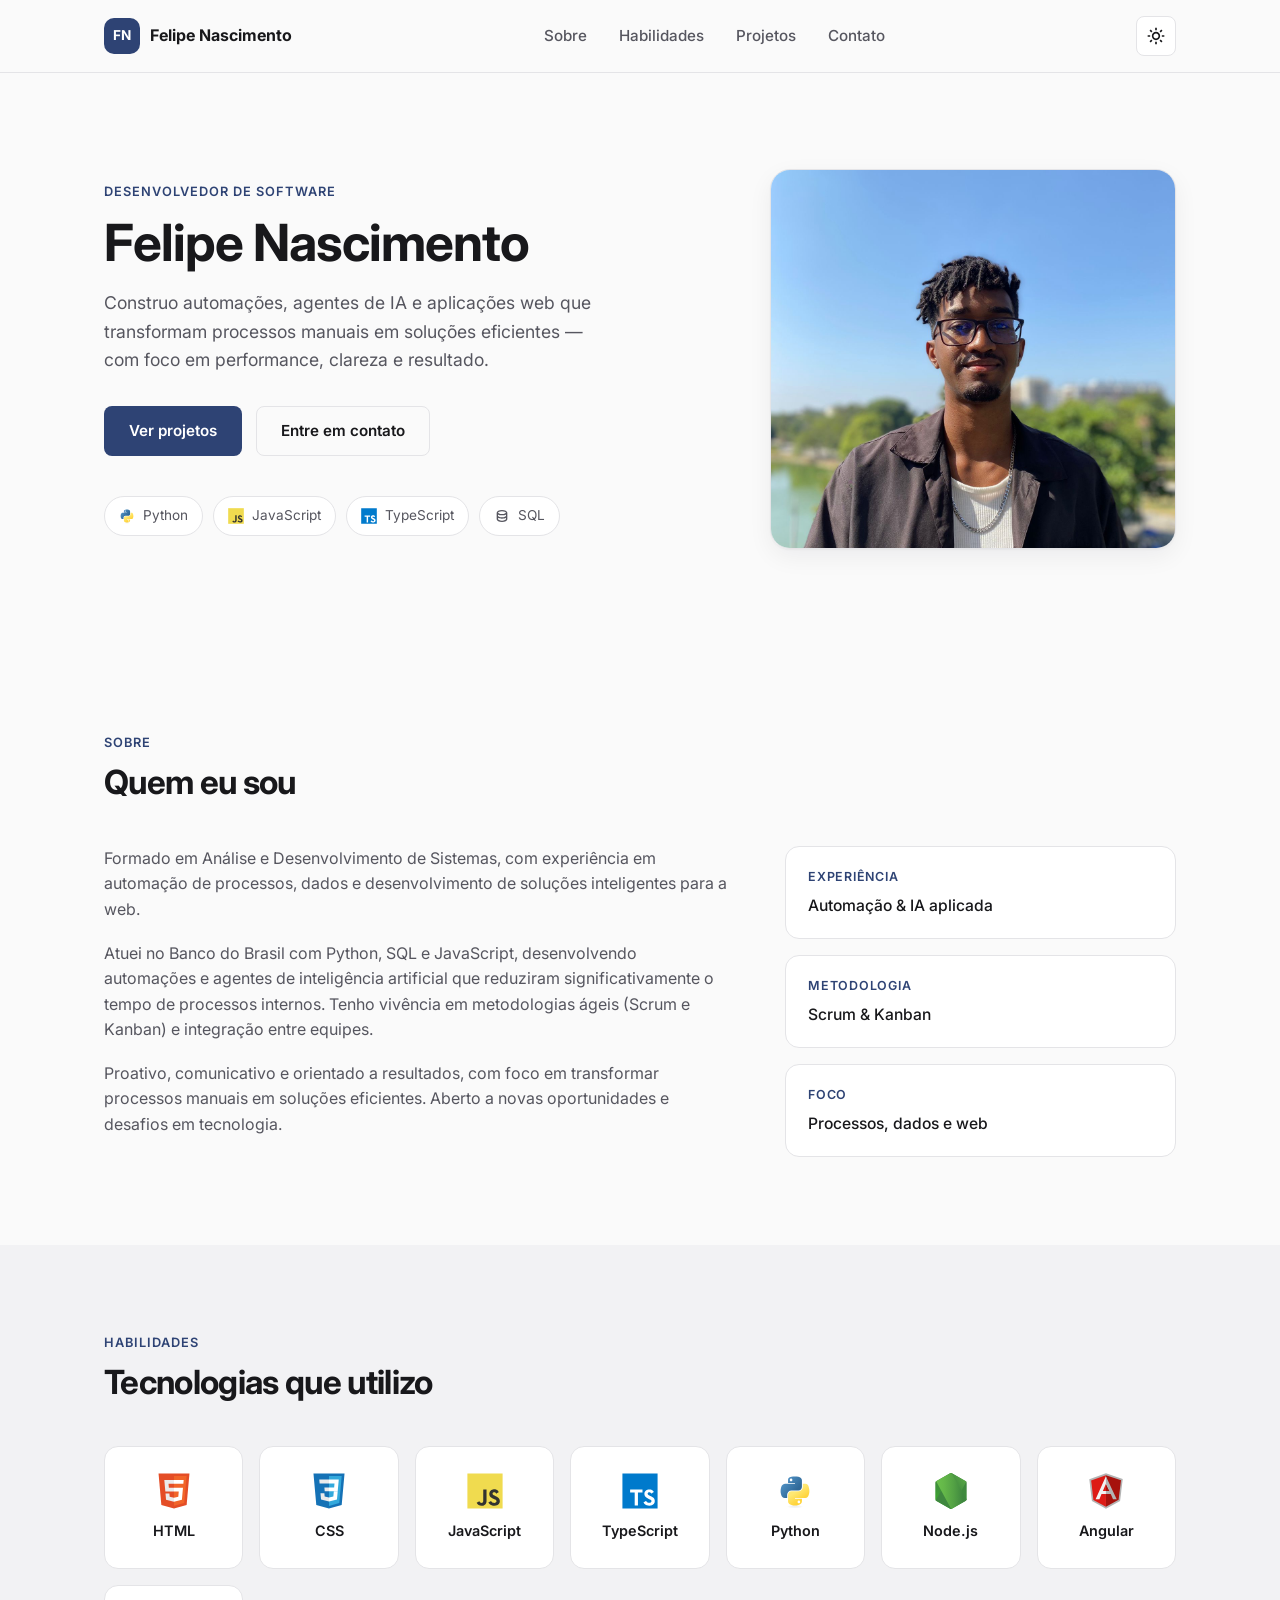
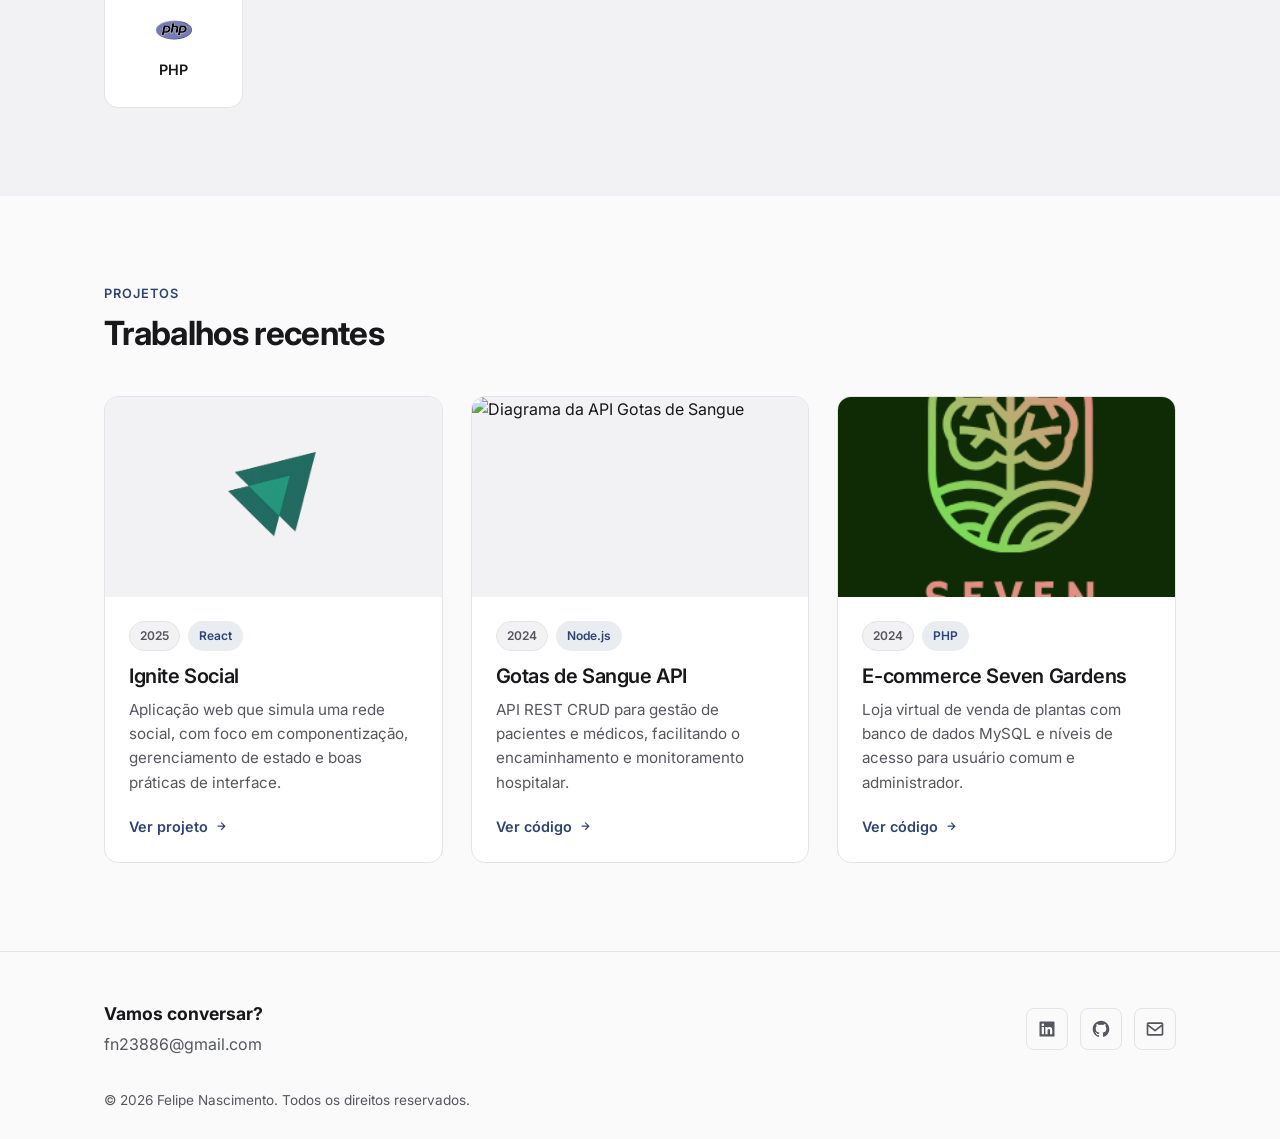
==== commit fdaf4e2f: "fix: corrige a capitalização da descrição pessoal na seção sobre" ====
--- a/index.html
+++ b/index.html
@@ -94,12 +94,12 @@
                             integração entre equipes.
                         </p>
                         <p>
-                            Sou proativo, comunicativo e orientado a resultados, com foco em transformar
+                            Proativo, comunicativo e orientado a resultados, com foco em transformar
                             processos manuais em soluções eficientes. Aberto a novas oportunidades e desafios
                             em tecnologia.
                         </p>
                     </div>
-
+                    
                     <dl class="about-stats" data-reveal>
                         <div class="stat">
                             <dt>Experiência</dt>
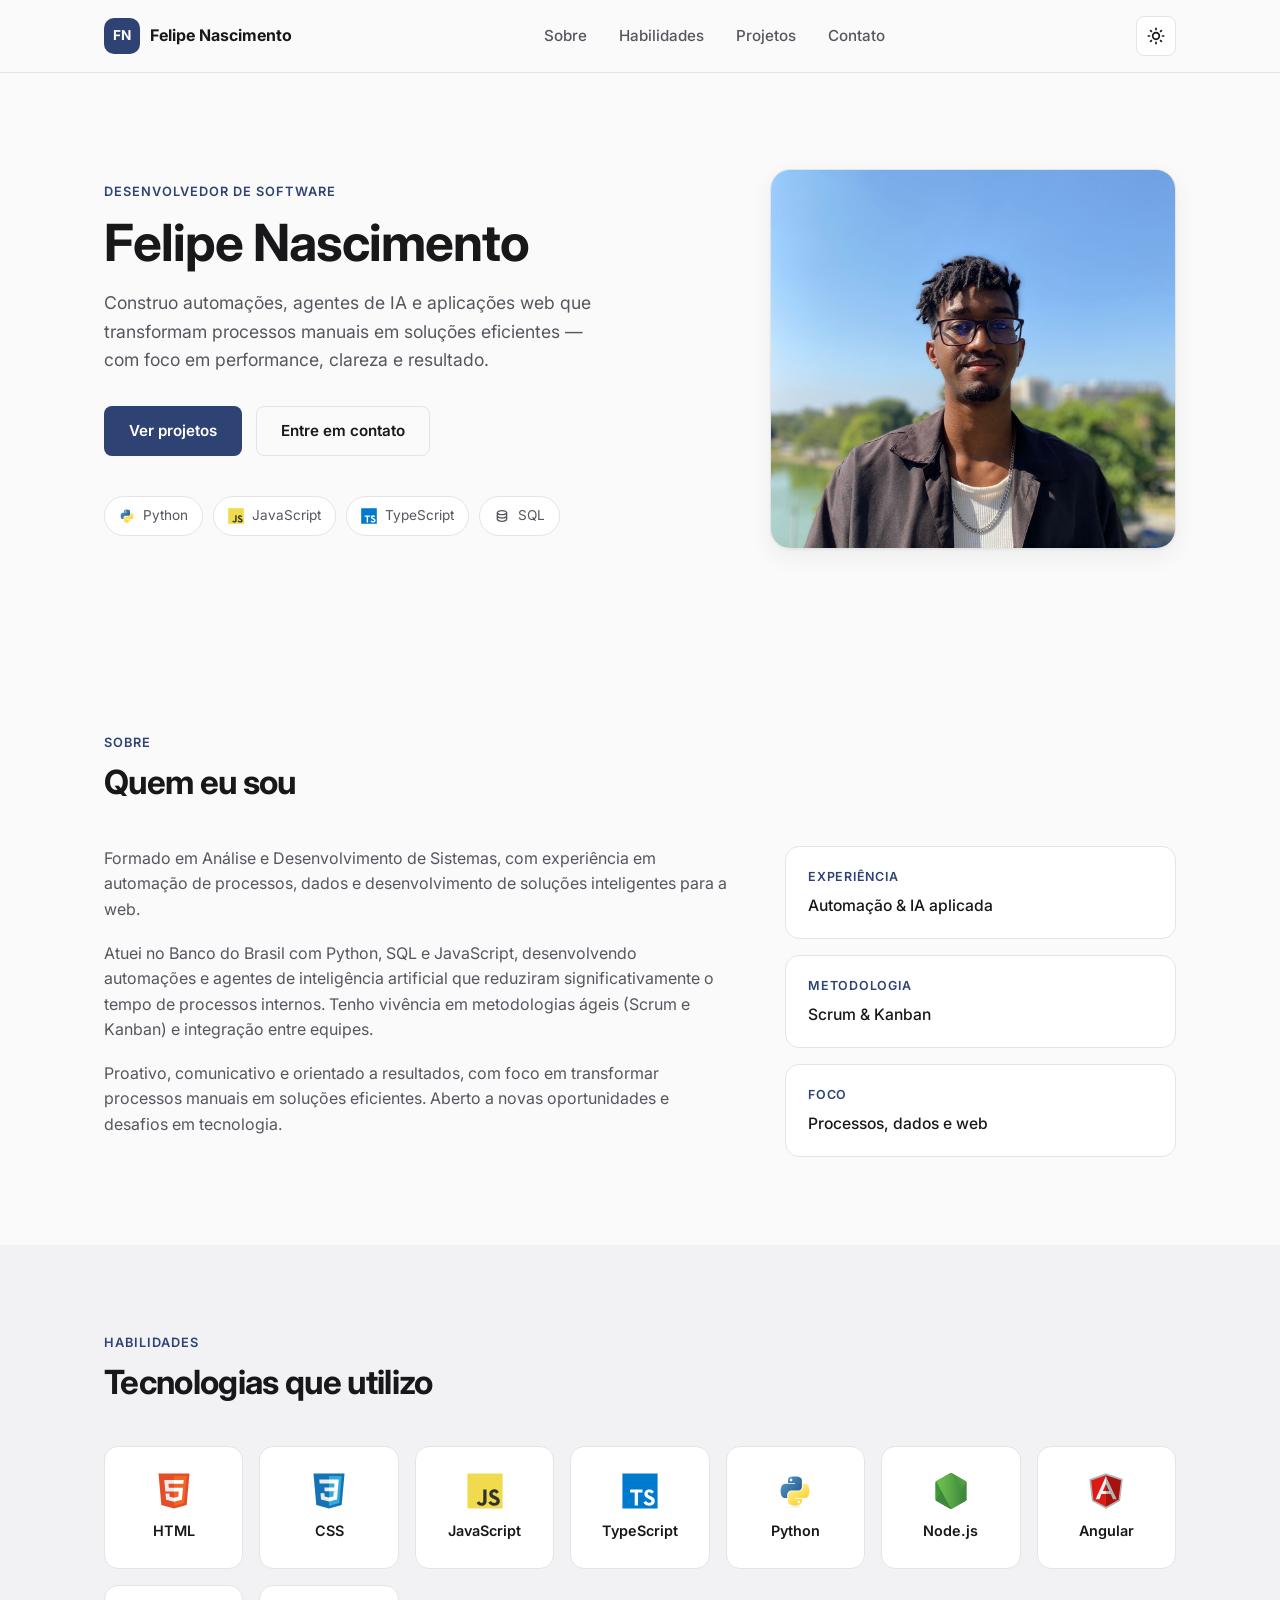
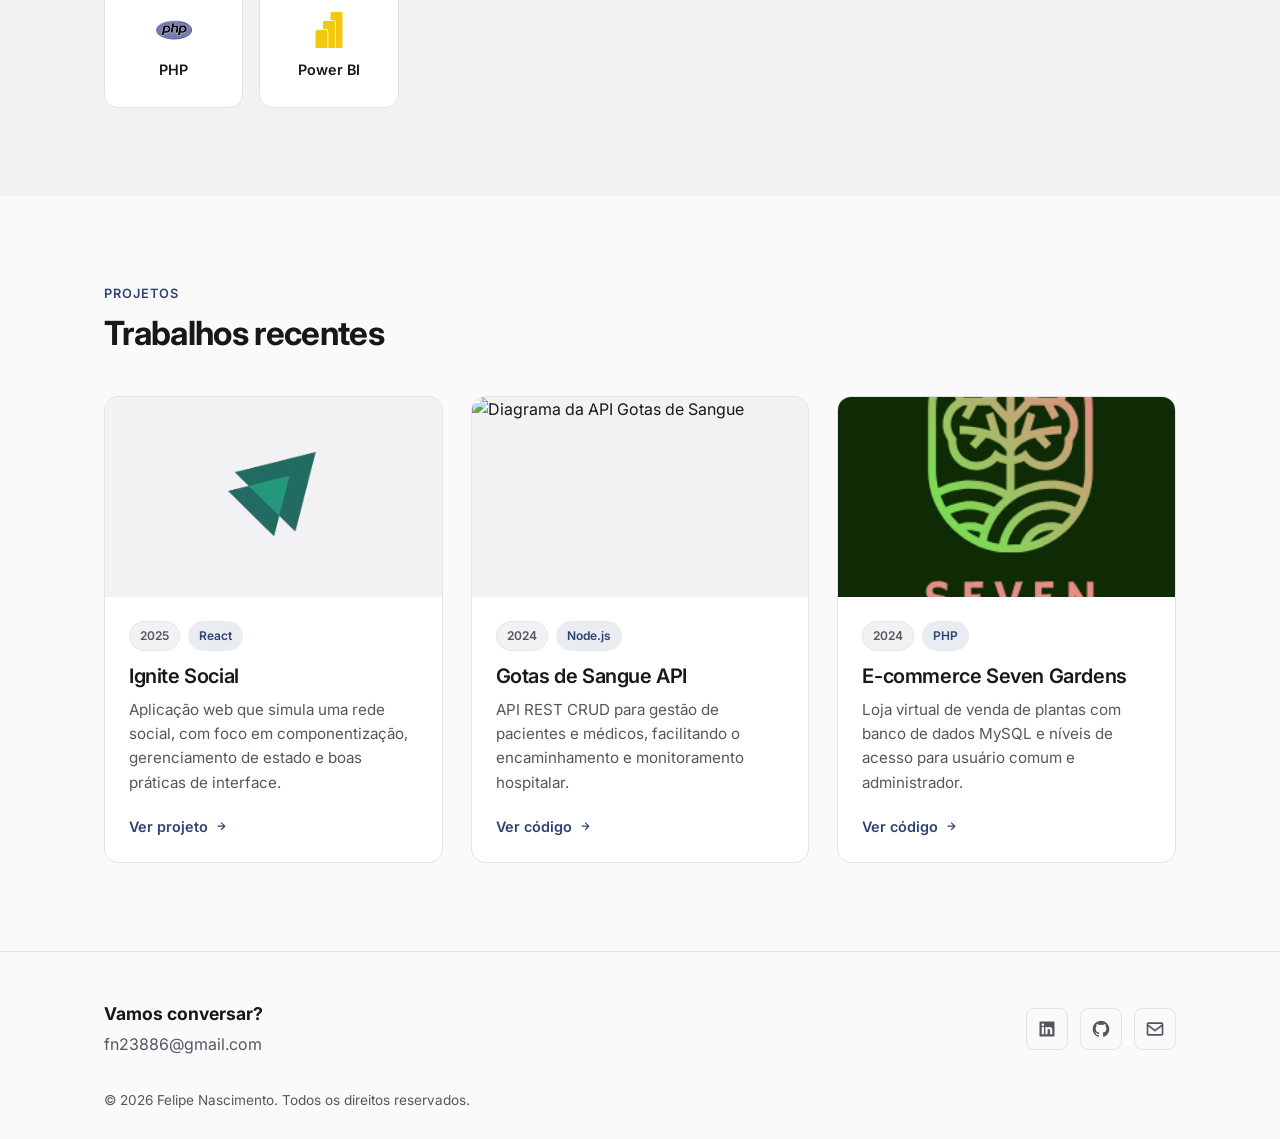
==== commit c8fcbbba: "Add Power BI icon to skills section Self-host the official Power BI logo alongside the other tech ic" ====
--- a/index.html
+++ b/index.html
@@ -134,6 +134,7 @@
                     <li class="skill-card"><img src="assets/icons/nodejs.svg" alt="Node.js" width="36" height="36"><span>Node.js</span></li>
                     <li class="skill-card"><img src="assets/icons/angular.svg" alt="Angular" width="36" height="36"><span>Angular</span></li>
                     <li class="skill-card"><img src="assets/icons/php.svg" alt="PHP" width="36" height="36"><span>PHP</span></li>
+                    <li class="skill-card"><img src="assets/icons/powerbi.svg" alt="Power BI" width="36" height="36"><span>Power BI</span></li>
                 </ul>
             </div>
         </section>
